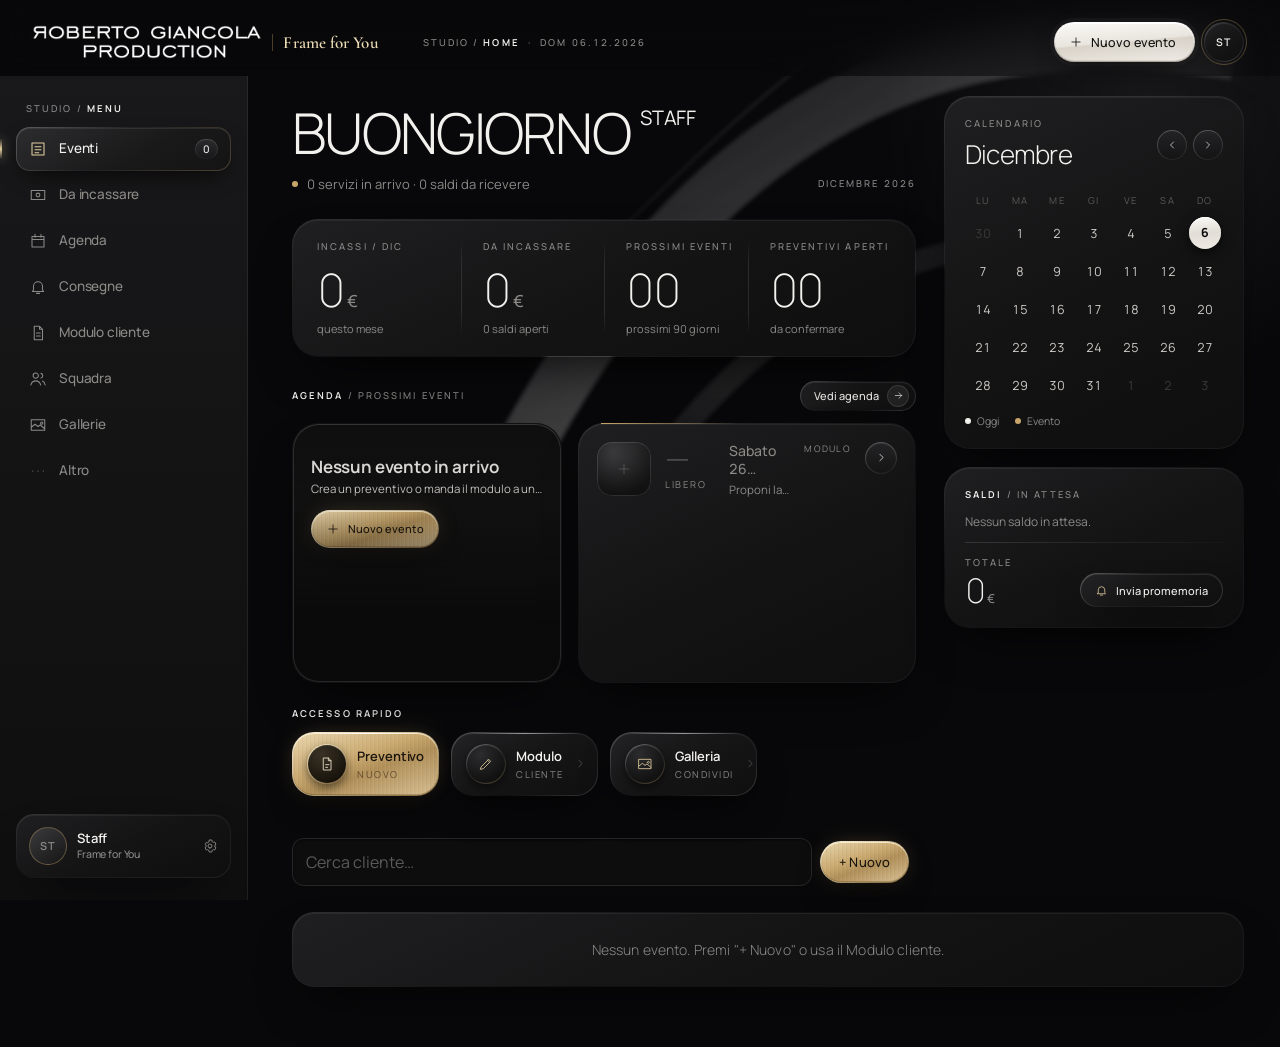
==== index.html @ 153a3bbb "Avvisi consegna configurabili in Impostazioni (tempi album/video e ripetizione). Cache" ====
<!doctype html>
<html lang="it"><head><meta charset="UTF-8" />
<meta name="viewport" content="width=device-width, initial-scale=1.0, viewport-fit=cover" />
<meta name="theme-color" content="#000000" /><link rel="manifest" href="./manifest.webmanifest?v=rg-production-v27" />
<meta name="apple-mobile-web-app-title" content="R. Giancola" /><link rel="icon" type="image/png" href="./favicon.png" /><link rel="apple-touch-icon" sizes="180x180" href="./icon-180.png" />
<meta name="apple-mobile-web-app-capable" content="yes" /><meta name="apple-mobile-web-app-status-bar-style" content="black" />
<title>Roberto Giancola Production</title>  <script type="module" crossorigin src="/assets/main-DCSN1tj9.js"></script>
  <link rel="modulepreload" crossorigin href="/assets/preventivo-DXrRgIGY.js">
  <link rel="stylesheet" crossorigin href="/assets/preventivo-BARLF7Ss.css">
  <link rel="stylesheet" crossorigin href="/assets/main-Q-q_CuCv.css">
</head>
<body><div id="root"></div></body></html>
---- assets/preventivo-BARLF7Ss.css ----
:root{--bg:#0b0b0b;--card:#161616;--line:#2a2a2a;--red:#5a5a5a;--gold:#f0f0f0;--tx:#f2efe6;--mut:#9a958a;font-family:system-ui,-apple-system,Segoe UI,Roboto,sans-serif;color:var(--tx);background:var(--bg)}*{box-sizing:border-box}body{margin:0;background:var(--bg)}.top{background:#000}.app{max-width:720px;margin:0 auto;min-height:100vh;padding-bottom:84px}.top{position:sticky;top:0;z-index:5;background:#000;border-bottom:2px solid var(--gold);padding:12px 16px}.logo{color:var(--gold);font-size:20px;letter-spacing:.5px}.logo span{color:var(--red);font-weight:700}main{padding:12px}.card{background:var(--card);border:1px solid var(--line);border-radius:14px;padding:14px;margin-bottom:12px}h3{color:var(--gold);font-size:15px;margin:6px 0 10px;text-transform:uppercase;letter-spacing:.6px}.row{display:flex;gap:8px;align-items:center;margin-bottom:12px;flex-wrap:wrap}.row input{flex:1;min-width:110px}input,select,textarea{width:100%;background:#0e0e0e;color:var(--tx);border:1px solid var(--line);border-radius:10px;padding:11px;font-size:16px}input:focus,select:focus,textarea:focus{outline:none;border-color:var(--gold)}textarea{min-height:60px;resize:vertical}.campo{display:flex;flex-direction:column;gap:4px;margin-bottom:8px}.campo span{font-size:12px;color:var(--mut)}.grid2{display:grid;grid-template-columns:1fr 1fr;gap:0 10px}.grid3{display:grid;grid-template-columns:1fr 1fr 1fr;gap:0 8px}.coppia-ora{grid-column:1/-1;display:grid;grid-template-columns:1.4fr .8fr;gap:0 10px}.grid2 .campo:last-child:nth-child(odd){grid-column:1/-1}.btn{display:inline-flex;align-items:center;justify-content:center;gap:6px;background:#222;color:var(--tx);border:1px solid #3a3a3a;border-radius:10px;padding:11px 14px;font-size:15px;cursor:pointer;text-decoration:none;font-weight:600}.btn.sm{padding:7px 10px;font-size:13px}.btn.red{background:var(--red);border-color:var(--red);color:#fff}.btn.gold{background:var(--gold);border-color:var(--gold);color:#111}.btn.wa{background:#0f3d24;border-color:#1f7a47}.btn.danger{background:transparent;color:#ff6b6b;border-color:#5a1a1a}.btn.big{width:100%;padding:16px;font-size:18px}.btn:disabled{opacity:.4}.acts{display:flex;gap:8px;flex-wrap:wrap;margin:10px 0}.acts.sticky{position:sticky;bottom:76px;background:var(--bg);padding:8px 0}.ev .evhead{display:flex;justify-content:space-between;gap:10px;cursor:pointer}.ev small{display:block;color:var(--mut);font-size:12px;margin-top:3px;text-transform:capitalize}.right{text-align:right;display:flex;flex-direction:column;align-items:flex-end;gap:4px}.gold{color:var(--gold)}.red{color:#ff4d5e}.badge{font-size:11px;font-weight:700;padding:3px 8px;border-radius:20px;text-transform:uppercase;letter-spacing:.5px}.badge.p{border:1px solid var(--gold);color:var(--gold)}.badge.c{background:var(--red);color:#fff}.esempio{display:flex;justify-content:space-between;align-items:center;background:#1e1e1e;color:var(--gold);border-radius:8px;padding:4px 4px 4px 10px;margin-bottom:8px;font-size:13px}.pacchetti{display:grid;grid-template-columns:1fr 1fr;gap:8px}.pk{border:1px solid var(--line);border-radius:12px;padding:10px;display:flex;flex-direction:column;gap:3px;cursor:pointer}.pk input{display:none}.pk.on{border-color:var(--gold);background:#1c1c1c}.pk small{color:var(--mut);font-size:11px}.check{display:flex;align-items:center;gap:10px;padding:10px 0;border-bottom:1px solid var(--line)}.check input{width:22px;height:22px;accent-color:var(--red)}.poster-qta{border-bottom:1px solid var(--line)}.poster-qta>.check{border-bottom:0}.poster-qta .qta{display:flex;align-items:center;gap:10px;padding:0 0 10px 32px;font-size:14px;color:var(--mut)}.poster-qta .qta select{width:auto;min-width:72px;padding:6px 8px}.check span{flex:1}.check em{color:var(--gold);font-style:normal;font-size:14px}.check.locked{opacity:.75}.riga{display:flex;justify-content:space-between;gap:10px;padding:7px 0;border-bottom:1px dashed var(--line);font-size:14px}.riga small{color:var(--mut)}.riga.tot{font-size:17px;border:none;color:var(--gold)}.riga.ok{color:#7bd88f}.riga.click{cursor:pointer}.x{background:none;border:none;color:#ff6b6b;font-size:14px;margin-left:6px}.hint{color:var(--mut);font-size:13px}.warn{color:#ffb347;font-size:13px}.okmsg{color:#7bd88f;margin:8px 0 0;font-size:14px}.tabs{position:fixed;bottom:0;left:0;right:0;display:flex;background:#000;border-top:2px solid var(--gold);z-index:6;padding-bottom:env(safe-area-inset-bottom)}.tabs button{flex:1;background:none;border:none;color:var(--mut);padding:8px 2px;font-size:11px;display:flex;flex-direction:column;align-items:center;gap:2px}.tabs button span{font-size:20px}.tabs button.on{color:var(--gold)}.tabs button.on span{filter:drop-shadow(0 0 4px var(--red))}.modal{position:fixed;top:0;right:0;bottom:0;left:0;background:#000;z-index:10;display:flex;flex-direction:column}.modalbar{display:flex;gap:8px;align-items:center;padding:10px;border-bottom:1px solid var(--gold)}.modalbar b{flex:1;font-size:13px;overflow:hidden;text-overflow:ellipsis;white-space:nowrap}.modal .hint{text-align:center;margin:6px}.pdfpagine{flex:1;overflow:auto;background:#111;padding:8px 8px 24px}.pdfpagine figure{margin:0 0 14px}.pdfpagine figcaption{color:var(--gold);font-size:12px;margin:0 0 4px}.pdfpagine img{width:100%;height:auto;background:#fff;display:block}.clausole ol{padding-left:18px;font-size:13px;line-height:1.5;color:#ddd}.pkedit{border-bottom:1px solid var(--line);padding-bottom:8px;margin-bottom:10px}@media (max-width:380px){.grid3{grid-template-columns:1fr 1fr}}.toast{position:fixed;left:12px;right:12px;bottom:84px;z-index:20;padding:14px;border-radius:12px;font-weight:600;max-width:696px;margin:0 auto}.toast.ok{background:#1f5d36;color:#fff}.toast.err{background:var(--red);color:#fff}.confirm{border:1px solid var(--gold);border-radius:12px;padding:12px;margin-top:10px;background:#1c1c1c}details summary{list-style:none;margin-bottom:8px}details summary::-webkit-details-marker{display:none}.logoimg{display:block;height:44px;width:auto;margin:-4px 0}.cnt{display:inline-block;min-width:22px;padding:1px 7px;border-radius:12px;background:var(--red);color:#fff;font-size:12px;text-align:center;margin-left:6px;vertical-align:middle}.cnt.ok{background:#1f7a47}.prom{display:flex;justify-content:space-between;align-items:center;gap:10px;padding:10px 0;border-bottom:1px solid var(--line)}.prom small{display:block;color:var(--mut);font-size:12px;margin-top:3px;text-transform:capitalize}.prom .right{gap:6px}.click{cursor:pointer}.badge.ok{background:#1f7a47;color:#fff}.tabs button span{position:relative}.tabbadge{position:absolute;top:-4px;right:-12px;background:var(--red);color:#fff;font-style:normal;font-size:10px;font-weight:700;border-radius:10px;padding:0 5px;line-height:16px}.calhead{display:flex;justify-content:space-between;align-items:center;gap:8px;margin-bottom:10px}.calhead b{font-size:17px;color:var(--gold)}.calhead h3{margin:0}.cal{display:grid;grid-template-columns:repeat(7,1fr);gap:4px}.dow{text-align:center;color:var(--mut);font-size:12px;padding:4px 0}.day{aspect-ratio:1;background:#0e0e0e;border:1px solid var(--line);border-radius:8px;color:var(--tx);font-size:14px;display:flex;flex-direction:column;align-items:center;justify-content:center;padding:0;cursor:pointer}.day i{font-style:normal;font-size:11px;color:var(--gold);line-height:1}.day.has{border-color:var(--gold);background:#1c1c1c}.day.clash{border-color:#ff6b6b;background:#3a1010}.day.clash i{color:#ff6b6b;font-weight:700}.day.today{outline:2px solid var(--red)}.day.sel{background:var(--gold);color:#111}.day.sel i{color:#111}.warnbox{border-color:#ff6b6b;background:#2a0f0f}.warnbox b{color:#ffb3b3}.chart{display:flex;align-items:flex-end;gap:4px;height:150px;padding:8px 0;border-bottom:1px solid var(--line)}.bar{flex:1;display:flex;flex-direction:column;align-items:center;justify-content:flex-end;height:100%}.bar span{display:block;width:100%;background:linear-gradient(var(--gold),#6e6e6e);border-radius:4px 4px 0 0;min-height:1px}.bar small{font-size:10px;color:var(--mut);margin-top:3px}.bar em{font-style:normal;font-size:9px;color:var(--tx);margin-bottom:2px}.check.cons input[type=date]{width:auto;padding:6px 8px;font-size:14px}.ok-msg{color:#7bd88f;font-weight:600;margin:8px 0 0}.tabs button{font-size:10px}.blocco{min-height:100vh;display:flex;flex-direction:column;align-items:center;justify-content:center;gap:14px;padding:24px;text-align:center;background:#000}.blocco .logoimg{height:70px;margin-bottom:10px}.blocco h2{color:var(--gold);margin:0}.blocco p{margin:0}.blocco a.btn{text-decoration:none;display:inline-block}.licavviso{background:#1e1e1e;color:var(--gold);padding:10px 16px;font-size:14px;border-bottom:1px solid var(--line)}.licavviso a{color:var(--tx);font-weight:600}.licprova{display:flex;flex-wrap:wrap;align-items:center;gap:6px;justify-content:center;text-align:center;font-size:15px}.licprova .conto{font-variant-numeric:tabular-nums;color:var(--tx);font-size:17px}.licprova a{margin-left:6px}.day u{text-decoration:none;font-size:10px;color:silver;line-height:1}.day.gimp:not(.has){border-color:#6a6a6a}.gimpegno{text-decoration:none;color:var(--tx);border-left:3px solid #9a9a9a;padding-left:8px}.gimpegno small{color:var(--mut)}.gcal .gcal-ok{margin-left:6px;font-size:11px;vertical-align:middle}.gcal select{width:100%}.gcal-ev{margin:-4px 4px 10px}.gimport ol{margin:8px 0 6px;padding-left:20px;line-height:1.5}.gimport ol li{margin:3px 0}.gimport details{margin:10px 0}.gimport summary{cursor:pointer;padding:4px 0}.gimport .btn.danger{margin-top:4px}.listino-tipi{display:flex;flex-wrap:wrap;gap:6px;margin:8px 0 10px}.listino-titolo{margin:6px 0}.pk-extra{margin-top:6px}.pk-flag{display:flex;flex-wrap:wrap;gap:14px;margin:4px 0}.promo-edit{border:1px dashed rgba(200,160,80,.5);border-radius:10px;padding:8px 10px;margin-top:6px}.promo-edit.on{border-style:solid;background:#c8a05014}.promo-stato{font-size:.8em;padding:1px 8px;border-radius:9px;background:#7f7f7f33;margin-left:6px}.promo-stato.on{background:#2e7d32;color:#fff}.grid3{display:grid;grid-template-columns:repeat(auto-fit,minmax(140px,1fr));gap:8px}.prezzo-vecchio{opacity:.6;font-weight:400;margin-right:4px}.promo-tag,.promo-firmato{display:block;font-style:normal;font-size:.75em;font-weight:600;color:#c0392b}.promo-firmato{color:inherit;opacity:.7;font-weight:400}.firmapad{position:fixed;top:0;right:0;bottom:0;left:0;z-index:30;background:#000;display:flex;flex-direction:column;gap:8px;padding:max(10px,env(safe-area-inset-top)) max(10px,env(safe-area-inset-right)) max(10px,env(safe-area-inset-bottom)) max(10px,env(safe-area-inset-left));overscroll-behavior:none;touch-action:none;user-select:none;-webkit-user-select:none}.firmabar{display:flex;align-items:center;gap:10px;border-bottom:1px solid var(--gold);padding-bottom:8px}.firmabar div{flex:1;display:flex;flex-direction:column}.firmabar b{color:var(--gold);text-transform:uppercase;letter-spacing:.6px;font-size:14px}.firmabar small{font-size:17px;font-weight:700}.firmaarea{flex:1;position:relative;background:#fff;border-radius:12px;min-height:140px;overflow:hidden}.firmaarea canvas{position:absolute;top:0;right:0;bottom:0;left:0;width:100%;height:100%;display:block;touch-action:none;cursor:crosshair;z-index:2}.firmalinea{position:absolute;left:6%;right:6%;bottom:24%;border-bottom:1.5px dashed #b9b2a0;z-index:1}.firmalinea span{position:absolute;left:0;bottom:4px;color:#b9b2a0;font-size:18px}.firmaph{position:absolute;top:0;right:0;bottom:0;left:0;margin:0;display:flex;align-items:center;justify-content:center;color:#c9c2b0;font-size:22px;z-index:1;pointer-events:none}.firmalegale{margin:0;font-size:13px;color:var(--tx);text-align:center}.firmaacts{display:flex;gap:10px}.firmaacts .btn{flex:1;padding:14px}@media (orientation:landscape) and (max-height:520px){.firmapad{gap:5px}.firmabar{padding-bottom:4px}.firmabar small{font-size:15px}.firmaacts .btn{padding:9px}.firmalegale{font-size:12px}}.firmaimg{background:#fff;border-radius:10px;padding:8px;display:flex;justify-content:center;margin-bottom:8px}.firmaimg img{max-width:100%;max-height:110px}.badge.firm{background:#1f7a47;color:#fff}.pk-album{border:1px solid var(--line);border-radius:12px;padding:10px 12px;margin:10px 0;background:#ffffff08}.pk-album.on{border-color:var(--gold);background:#c9a22714}.sw-riga{display:flex;align-items:center;justify-content:space-between;gap:12px;cursor:pointer;min-height:44px}.sw-riga span{display:flex;flex-direction:column;gap:2px}.sw-riga b{font-size:16px}.sw-riga small{color:var(--mut);font-size:13px}.sw-riga input{-moz-appearance:none;appearance:none;-webkit-appearance:none;flex:none;width:52px;height:30px;border-radius:15px;background:#3a3a3a;border:1px solid #666;position:relative;margin:0;cursor:pointer;transition:background .15s}.sw-riga input:after{content:"";position:absolute;top:3px;left:3px;width:24px;height:24px;border-radius:50%;background:#fff;transition:left .15s}.sw-riga input:checked{background:var(--gold)}.sw-riga input:checked:after{left:25px}.pk-album .grid2{margin-top:8px}select{-webkit-appearance:none;-moz-appearance:none;appearance:none;background-image:url("data:image/svg+xml,%3Csvg xmlns='http://www.w3.org/2000/svg' width='12' height='8'%3E%3Cpath d='M1 1l5 5 5-5' fill='none' stroke='%239a958a' stroke-width='2'/%3E%3C/svg%3E");background-repeat:no-repeat;background-position:right 12px center;padding-right:34px}.prezzi-pag{display:flex;flex-direction:column;gap:12px}.prezzi-pk{display:flex;flex-direction:column;gap:12px;min-width:0}.extra-card{min-width:0}.tipi-chips{display:flex;gap:8px;overflow-x:auto;-webkit-overflow-scrolling:touch;scrollbar-width:none;margin:0 -16px;padding:2px 16px 6px;scroll-snap-type:x proximity}.tipi-chips::-webkit-scrollbar{display:none}.chip{flex:none;min-height:44px;padding:0 16px;border-radius:22px;border:1px solid var(--line);background:var(--card);color:var(--tx);font-size:15px;white-space:nowrap;cursor:pointer;scroll-snap-align:start}.chip.on{background:var(--gold);border-color:var(--gold);color:#000;font-weight:700}.chips{display:flex;flex-wrap:wrap;gap:8px;margin-top:8px}.pk-titolo{margin:4px 0 0;font-size:14px;letter-spacing:.5px;text-transform:uppercase;color:var(--mut)}.pk-lista{display:flex;flex-direction:column;gap:10px}.pk-card{background:var(--card);border:1px solid var(--line);border-radius:14px;overflow:hidden}.pk-card.aperta{border-color:var(--gold)}.pk-testa{all:unset;box-sizing:border-box;width:100%;display:flex;align-items:center;gap:12px;padding:14px;min-height:64px;cursor:pointer}.pk-nome{flex:1;min-width:0;display:flex;flex-direction:column;gap:3px}.pk-nome b{font-size:17px}.pk-nome small{color:var(--mut);font-size:13px;white-space:nowrap;overflow:hidden;text-overflow:ellipsis}.pk-prezzo{display:flex;flex-direction:column;align-items:flex-end;gap:2px;flex:none}.pk-prezzo b{font-size:17px;color:var(--gold)}.pk-prezzo s{color:var(--mut);font-size:13px}.pk-prezzo b.promo{color:#7bd88f}.pk-prezzo small{font-size:12px;color:var(--mut)}.chev{flex:none;color:var(--mut);font-size:16px;width:16px;text-align:center}.pk-corpo{padding:12px 14px 14px;display:flex;flex-direction:column;gap:10px;border-top:1px solid var(--line)}.pk-piano{display:flex;flex-direction:column;gap:8px}.pk-rate-riga{display:flex;flex-direction:column;gap:4px;padding-bottom:8px;border-bottom:1px dashed var(--line)}.pk-servizi b{font-size:14px}.pk-fondo{display:flex;justify-content:flex-end}.promo-edit{border:1px solid var(--line);border-radius:12px;padding:0 12px}.promo-edit.on{border-color:#7bd88f}.promo-testa{all:unset;box-sizing:border-box;width:100%;display:flex;align-items:center;gap:10px;min-height:48px;cursor:pointer}.promo-testa b{flex:1}.promo-stato.no{color:var(--mut);font-size:13px}.promo-edit .grid3{padding-bottom:10px}.nuovo-pk{min-height:50px;border-style:dashed;width:100%}.extra-card h4{margin:14px 0 4px;font-size:13px;color:var(--mut);text-transform:uppercase;letter-spacing:.5px}.extra-riga{display:flex;align-items:flex-start;justify-content:space-between;gap:8px 12px;min-height:52px;border-bottom:1px solid var(--line);flex-wrap:wrap}.compreso{display:flex;align-items:flex-start;gap:6px;font-size:13px;color:var(--mut);line-height:1.25;flex:1 1 100%;max-width:100%;justify-content:flex-end}.compreso span{white-space:normal}.compreso.on{color:#e7c27a}.compreso input{width:16px;height:16px;margin-top:1px;accent-color:#e7c27a;flex:none}.compreso-box{flex:0 1 auto;max-width:100%;align-self:center}.compreso-box.aperta{flex:1 1 100%;align-self:stretch}.compreso-testa{display:inline-flex;align-items:center;gap:8px;max-width:100%;min-height:36px;padding:0 10px;border-radius:10px;border:1px solid var(--line);background:transparent;color:var(--mut);font-size:13px;text-align:left}.compreso-box.aperta .compreso-testa{display:flex;width:100%}.compreso-box.on .compreso-testa{border-color:#e7c27a;color:#e7c27a}.compreso-testa .segno{width:16px;height:16px;border:1.5px solid currentColor;border-radius:4px;display:inline-flex;align-items:center;justify-content:center;font-size:11px;line-height:1;flex:none}.compreso-box.on .segno{background:#e7c27a;color:#111;border-color:#e7c27a}.compreso-testa span{white-space:normal;line-height:1.2}.compreso-testa i{margin-left:auto;font-style:normal;flex:none}.compreso-lista{display:flex;flex-direction:column;gap:2px;width:100%;margin-top:6px;padding:4px 8px;border:1px solid var(--line);border-radius:10px}.compreso-voce{display:flex;align-items:flex-start;gap:8px;min-height:40px;padding:8px 2px;font-size:14px}.compreso-voce input{width:18px;height:18px;margin-top:1px;accent-color:#e7c27a;flex:none}.compreso-voce span{white-space:normal;line-height:1.25}.compreso-voce.on{color:#e7c27a}.pk-corpo .compreso{grid-column:1/-1;justify-content:flex-start}.extra-gruppo .extra-riga:last-child{border-bottom:0}.extra-riga>span:first-child{flex:1;font-size:15px}.extra-val{display:flex;align-items:center;gap:6px;flex:1 1 180px;flex-wrap:wrap;justify-content:flex-end;max-width:100%}.extra-val i{font-style:normal;color:var(--mut)}.extra-val input{width:96px;text-align:right;padding:10px}.extra-custom{display:flex;align-items:center;gap:8px;min-height:48px;border-top:1px dashed var(--line);padding:6px 0;flex-wrap:wrap}.extra-custom>input{flex:1;min-width:0}.extra-custom>textarea{flex:1 1 100%;min-height:72px;background:#111;color:var(--tx);border:1px solid #3a3a3a;border-radius:8px;padding:8px}.extra-nuovo{display:flex;flex-wrap:wrap;gap:8px;align-items:center;margin-top:12px}.extra-nuovo>input,.extra-nuovo>select{flex:1 1 140px;min-width:0}@media (max-width:560px){.extra-card h4{margin:8px 0 0}.extra-riga{display:grid;grid-template-columns:minmax(0,1fr) auto;gap:4px 8px;min-height:0;padding:6px 0;align-items:center}.extra-val{flex:none;justify-content:flex-end}.extra-val input{width:74px;padding:7px 8px}.compreso-box{grid-column:1 / -1;align-self:start;justify-self:start}.compreso-box.aperta{justify-self:stretch}.compreso-testa{min-height:32px;padding:0 8px;width:auto}.compreso-box.aperta .compreso-testa{width:100%}.compreso-voce{min-height:0;padding:4px 2px}.extra-custom{display:grid;grid-template-columns:minmax(0,1fr) auto;gap:6px;min-height:0;padding:6px 0;align-items:center}.extra-custom>input{grid-column:1 / -1}.extra-custom>.btn{justify-self:end}.extra-custom .compreso-box{grid-column:1 / -1}.extra-nuovo{gap:6px;margin-top:8px}}.info-btn{all:unset;cursor:pointer;color:var(--mut);padding:0 6px;font-size:16px}.info-txt{margin:4px 0}.sez-titolo{margin:18px 2px 6px;font-size:15px}.btn.ghost{background:transparent;border:1px solid var(--line);color:var(--mut);align-self:center}.sw-riga input:checked{background:#2e9d5b;border-color:#2e9d5b}.extra-val input::-webkit-outer-spin-button,.extra-val input::-webkit-inner-spin-button,.pk-corpo input::-webkit-outer-spin-button,.pk-corpo input::-webkit-inner-spin-button{-webkit-appearance:none;margin:0}.extra-val input,.pk-corpo input[type=number]{-moz-appearance:textfield;-webkit-appearance:textfield;appearance:textfield}.v-impagina>.imp-pagina{grid-column:1/-1}.imp-pagina label.hint input,.imp-pagina label.hint select,.imp-pagina .imp-cerca{display:block;width:100%;margin:6px 0;background:#111;color:var(--tx);border:1px solid #3a3a3a;border-radius:8px;padding:8px;box-sizing:border-box}.imp-editor{display:flex;gap:16px;align-items:flex-start}.imp-lavoro{flex:1;min-width:0;display:flex;justify-content:center;align-items:flex-start}.imp-pannello{width:340px;flex:0 0 340px;position:sticky;top:8px;max-height:calc(100dvh - 24px);overflow:auto}.imp-editor .imp-stage{overflow:hidden;background:transparent;border:0}@media (max-width:860px){.imp-editor{flex-direction:column}.imp-pannello{width:auto;flex:1 1 auto;position:static;max-height:none}}.imp-tools{display:flex;flex-wrap:wrap;gap:8px;margin:10px 0}.imp-sfoglia{position:relative}.imp-stage{width:100%;overflow:auto;border-radius:12px;background:#1a1a1a;border:1px solid #3a3a3a;touch-action:none}.imp-safe{position:absolute;border:3px dashed #c6a15b;pointer-events:none;z-index:40;box-sizing:border-box}.imp-num{position:absolute;left:0;right:0;bottom:2%;text-align:center;z-index:41;pointer-events:none;color:#111}.imp-colore{display:flex;align-items:center;gap:6px}.imp-tono{width:28px;height:28px;border-radius:50%;border:1px solid #666;padding:0}.imp-freccia{position:absolute;top:50%;transform:translateY(-50%);z-index:6;width:44px;height:72px;border:0;border-radius:12px;background:#0000008c;color:#fff;font-size:32px;line-height:1;cursor:pointer}.imp-freccia.sx{left:8px}.imp-freccia.dx{right:8px}.imp-freccia:disabled{opacity:.28}.imp-dissolvi{animation:impFade .55s ease}@keyframes impFade{0%{opacity:0}to{opacity:1}}.imp-tela{transform-origin:top left;position:relative}.imp-sfondo{position:absolute;top:0;right:0;bottom:0;left:0;width:100%;height:100%;object-fit:cover;pointer-events:none;z-index:0}.imp-el{position:absolute;box-sizing:border-box;overflow:hidden;cursor:grab;background:#f3f3f3}.imp-el.on{outline:4px solid #c6a15b;outline-offset:-4px}.imp-el img{position:absolute;pointer-events:none;max-width:none}.imp-vuota,.imp-testo{display:flex;align-items:center;justify-content:center;width:100%;height:100%;color:#666}.imp-testo{white-space:nowrap}.imp-resize{position:absolute;right:0;bottom:0;width:28px;height:28px;background:#c6a15b;cursor:nwse-resize;z-index:5}.imp-scheda{margin-top:10px}.imp-griglia{display:grid;grid-template-columns:repeat(auto-fill,minmax(150px,1fr));gap:10px}.imp-card{padding:8px;text-align:left}.imp-card.sel{outline:2px solid var(--gold)}.imp-mini-btn{background:transparent;color:inherit;border:0;width:100%;cursor:pointer;text-align:left}.imp-mini-box{height:120px;display:flex;align-items:center;justify-content:center;background:#111;border-radius:8px;overflow:hidden}.imp-mini{position:relative;max-height:110px;max-width:100%}.imp-mini i,.imp-mini em{position:absolute;overflow:hidden}.imp-mini i img{width:100%;height:100%;object-fit:cover;display:block}.imp-mini em{font-size:7px;line-height:1}.imp-voce{display:flex;flex-direction:column;align-items:flex-start;width:100%;margin-top:8px;cursor:pointer;color:inherit}.imp-voce small,.imp-card small{color:var(--mut);display:block}.st{position:fixed;top:0;right:0;bottom:0;left:0;z-index:900;display:grid;background:#2a2a2a;color:#eee;font-size:13px;grid-template-columns:210px minmax(0,1fr) 172px;grid-template-rows:auto auto minmax(0,1fr) auto;grid-template-areas:"top top top" "ctx ctx ctx" "sx tela dx" "giu giu giu";padding:env(safe-area-inset-top) env(safe-area-inset-right) 0 env(safe-area-inset-left);user-select:none;-webkit-user-select:none}.st button{font:inherit}.st-b{background:#474747;color:#f0f0f0;border:1px solid #5c5c5c;border-radius:6px;padding:6px 10px;min-height:32px;cursor:pointer;white-space:nowrap;line-height:1.1}.st-b:hover:not(:disabled){background:#555}.st-b:disabled{opacity:.4;cursor:default}.st-b.on{background:#d9d9d9;color:#111;border-color:#d9d9d9}.st-b.gold{background:#e8e8e8;color:#111;border-color:#e8e8e8;font-weight:600}.st-b.danger,.st-tendina .danger{color:#ff8a80}.st-top{grid-area:top;display:flex;align-items:center;gap:8px;padding:8px 10px;background:#1d1d1d;border-bottom:1px solid #111;flex-wrap:wrap}.st-titolo{display:flex;flex-direction:column;min-width:0;max-width:340px;margin:0 6px}.st-titolo b{white-space:nowrap;overflow:hidden;text-overflow:ellipsis}.st-titolo small{color:#a8a8a8;font-size:11px;white-space:nowrap;overflow:hidden;text-overflow:ellipsis}.st-gruppo{display:flex;gap:2px}.st-gruppo .st-b{border-radius:0}.st-gruppo .st-b:first-child{border-radius:6px 0 0 6px}.st-gruppo .st-b:last-child{border-radius:0 6px 6px 0}.st-zoom{min-width:56px}.st-spazio{flex:1}.st-occ{color:#ddd;font-size:12px;max-width:260px;overflow:hidden;text-overflow:ellipsis;white-space:nowrap}.st-menu{position:relative}.st-tendina{position:absolute;top:calc(100% + 4px);left:0;min-width:250px;background:#303030;border:1px solid #555;border-radius:8px;box-shadow:0 12px 30px #00000080;padding:6px;z-index:20;display:flex;flex-direction:column;gap:2px}.st-menu.dx .st-tendina{left:auto;right:0}.st-tendina button,.st-tendina a{background:transparent;border:0;color:#eee;text-align:left;padding:9px 10px;border-radius:6px;cursor:pointer;font-size:13px;word-break:break-all}.st-tendina button:hover:not(:disabled){background:#454545}.st-tendina button:disabled{opacity:.4}.st-tendina label{display:flex;flex-direction:column;gap:4px;padding:6px 10px;color:#bbb;font-size:12px}.st-tendina input{background:#1b1b1b;color:#eee;border:1px solid #555;border-radius:6px;padding:7px}.st-ctx{grid-area:ctx;display:flex;align-items:center;gap:6px;padding:6px 10px;background:#353535;border-bottom:1px solid #1e1e1e;overflow-x:auto;scrollbar-width:thin;min-height:46px}.st-ctx>*{flex:none}.st-tit{color:#fff;margin-right:4px}.st-mut{color:#a5a5a5;font-size:12px}.st-sep{width:1px;height:24px;background:#555;margin:0 4px}.st-seg{display:inline-flex;background:#232323;border:1px solid #4e4e4e;border-radius:7px;padding:2px;gap:2px}.st-seg button{background:transparent;border:0;color:#cfcfcf;padding:5px 9px;border-radius:5px;cursor:pointer;white-space:nowrap;min-height:28px}.st-seg button.on{background:#d9d9d9;color:#111}.st-largo{display:flex;width:100%}.st-largo button{flex:1;padding:5px 2px}.st-colore{display:inline-flex;width:30px;height:30px;border-radius:50%;overflow:hidden;border:1px solid #777;cursor:pointer}.st-colore input{width:44px;height:44px;margin:-7px;border:0;padding:0;background:none;cursor:pointer}.st-range{display:inline-flex;align-items:center;gap:6px;color:#ccc;font-size:12px}.st-range input{width:110px}.st-testo{background:#1b1b1b;color:#eee;border:1px solid #555;border-radius:6px;padding:6px 8px;width:200px}.st-sel{background:#1b1b1b;color:#eee;border:1px solid #555;border-radius:6px;padding:6px;max-width:100%}.st-pan{background:#383838;display:flex;flex-direction:column;min-height:0;overflow:hidden}.st-riga{display:flex;align-items:center;gap:8px;padding:7px 8px;flex-wrap:wrap}.st-riga>b{font-size:12px;text-transform:uppercase;letter-spacing:.06em;color:#ddd}.st-modelli{grid-area:sx;border-right:1px solid #1e1e1e;gap:6px;padding-bottom:6px}.st-modelli>.st-seg,.st-modelli>.st-chips,.st-modelli>.st-sel{margin:0 8px}.st-chips{display:flex;flex-wrap:wrap;gap:3px;align-items:center}.st-chips button{background:#2a2a2a;border:1px solid #4e4e4e;color:#ddd;border-radius:5px;min-width:28px;height:26px;padding:0 6px;cursor:pointer}.st-chips button.on{background:#d9d9d9;color:#111}.st-griglia{overflow-y:auto;display:grid;grid-template-columns:repeat(auto-fill,minmax(84px,1fr));gap:8px;padding:4px 8px 10px;align-content:start;flex:1;min-height:0}.st-lay{background:#2d2d2d;border:1px solid #474747;border-radius:6px;padding:6px 4px 4px;display:flex;flex-direction:column;align-items:center;gap:4px;cursor:pointer;color:#bbb}.st-lay:hover{border-color:#bbb}.st-lay small{font-size:10px;line-height:1.1;max-width:100%;overflow:hidden;text-overflow:ellipsis;white-space:nowrap}.st-fogli{grid-area:dx;border-left:1px solid #1e1e1e}.st-icone{display:flex;gap:3px;padding:0 8px 6px}.st-icone .st-b{padding:4px 0;flex:1;min-height:28px}.st-lista{overflow-y:auto;flex:1;min-height:0;padding:2px 8px 10px;display:flex;flex-direction:column;gap:8px}.st-foglio{background:transparent;border:2px solid transparent;border-radius:6px;padding:4px;display:flex;flex-direction:column;align-items:center;gap:3px;cursor:pointer;color:#ccc}.st-foglio.on{border-color:#3d8bfd;background:#2f3b4d}.st-foglio small{font-size:10.5px}.st-centro{grid-area:tela;position:relative;display:flex;flex-direction:column;min-width:0;min-height:0;background:#4b4b4b}.st-lavoro{flex:1;min-height:0;overflow:auto;display:grid;place-items:center;padding:12px;touch-action:pan-x pan-y}.st-stage{position:relative;overflow:hidden;box-shadow:0 6px 24px #00000073;flex:none;touch-action:none}.st-stage .imp-tela{position:absolute;left:0;top:0}.st-sotto{display:flex;align-items:center;justify-content:center;gap:10px;padding:5px;background:#3c3c3c;border-top:1px solid #2a2a2a;font-size:12px;color:#ccc}.st-sotto .st-b{min-height:28px;padding:2px 14px;font-size:18px}.st-toast{position:absolute;left:50%;bottom:48px;transform:translate(-50%);background:#141414f0;color:#eee;padding:9px 14px;border-radius:8px;max-width:min(560px,90%);font-size:13px;z-index:30;margin:0;box-shadow:0 6px 20px #00000080;pointer-events:none}.st-toast.err{color:#ffb4a8;border:1px solid #8a2b22}.st-fondo{position:absolute;overflow:hidden;z-index:0}.st-fondo img{position:absolute;top:0;right:0;bottom:0;left:0;width:100%;height:100%;object-fit:cover;pointer-events:none}.st-deco{background:transparent}.st-vuota{position:absolute;top:0;right:0;bottom:0;left:0;display:flex;align-items:center;justify-content:center;color:#8a8a8a;font-weight:300}.st-resize{position:absolute;right:0;bottom:0;background:#3d8bfd;cursor:nwse-resize;z-index:5}.st .imp-el.on{outline:none}.st .imp-el.on:after{content:"";position:absolute;top:0;right:0;bottom:0;left:0;border:calc(2.5px / var(--k,1)) solid #3d8bfd;pointer-events:none}.st-modelli.largo .st-griglia{grid-template-columns:1fr}.st-num{position:absolute;text-align:center;z-index:301;pointer-events:none;font-family:Georgia,serif}.st-abb{position:absolute;background:#dc282838;pointer-events:none;z-index:400}.st-taglio{position:absolute;border:1px dashed rgba(220,30,30,.9);pointer-events:none;z-index:401;box-sizing:border-box}.st-sicuro{position:absolute;border:1px dashed rgba(40,140,255,.75);pointer-events:none;z-index:401;box-sizing:border-box}.st-piega{position:absolute;background:#0000008c;pointer-events:none;z-index:402;box-shadow:0 0 0 1px #ffffff59}.st-dorso{position:absolute;background:repeating-linear-gradient(90deg,#ffaa0024 0,#ffaa0024 6px,#ffaa000f 6px,#ffaa000f 12px);pointer-events:none;z-index:399}.st-etich{position:absolute;text-align:center;color:#c82828d9;font-weight:600;pointer-events:none;z-index:403;font-family:system-ui,sans-serif;letter-spacing:.08em;text-transform:uppercase}.st-mini-bg{position:absolute;top:0;right:0;bottom:0;left:0;width:100%;height:100%;object-fit:cover}.st-mini-fondo{position:absolute;overflow:hidden}.st-mini-fondo img{position:absolute;top:0;right:0;bottom:0;left:0;width:100%;height:100%;object-fit:cover}.imp-mini u{position:absolute;top:0;bottom:0;width:1px;background:#00000059;text-decoration:none}.st-tabs{display:none}.st-foto{grid-area:giu;border-top:1px solid #1e1e1e;background:#333}.st-foto .st-riga{padding:6px 10px;border-bottom:1px solid #2a2a2a}.st-guida{margin:4px 10px 0}.st-strip{display:flex;gap:10px;overflow-x:auto;padding:8px 10px 12px;min-height:100px;align-items:center;scrollbar-width:thin;touch-action:pan-x}.st-th{position:relative;flex:none;height:84px;min-width:56px;padding:0;border:2px solid transparent;border-radius:4px;background:#222;cursor:grab;touch-action:pan-x;-webkit-touch-callout:none}.st-th img{height:80px;width:auto;max-width:130px;display:block;border-radius:2px;pointer-events:none}.st-th>span{display:block;width:60px;height:80px;background:#444}.st-th.sel{border-color:#3d8bfd}.st-th.usata img{opacity:.72}.st-th em{position:absolute;right:-5px;bottom:-5px;background:#2fb344;color:#fff;font-style:normal;font-size:10px;font-weight:700;min-width:18px;height:18px;border-radius:9px;display:grid;place-items:center;border:2px solid #333}.st-fantasma{position:fixed;width:90px;height:auto;transform:translate(-50%,-60%);opacity:.85;pointer-events:none;z-index:1000;box-shadow:0 8px 24px #0009;border:2px solid #fff}.st-anteprima{position:fixed;top:0;right:0;bottom:0;left:0;z-index:950;background:#0a0a0af5;display:flex;flex-direction:column}.st-ante-barra{display:flex;justify-content:space-between;align-items:center;padding:10px 14px;color:#ddd}.st-ante-libro{flex:1;display:flex;align-items:center;justify-content:center;gap:10px;min-height:0}.st-ante-foglio{box-shadow:0 20px 60px #000000b3}.st-freccia{font-size:26px;min-height:64px;padding:0 12px}@media (max-width:900px){.st{grid-template-columns:1fr;grid-template-rows:auto auto minmax(38vh,1fr) auto minmax(0,auto);grid-template-areas:"top" "ctx" "tela" "tabs" "pan";font-size:13px}.st-top{gap:5px;padding:6px;flex-wrap:nowrap;overflow-x:auto;scrollbar-width:none}.st-titolo{max-width:46vw;flex:0 0 auto}.st-titolo small{font-size:10px}.st-top .st-spazio{display:none}.st-foto .st-riga{flex-wrap:nowrap;overflow-x:auto;scrollbar-width:none}.st-foto .st-riga>*{flex:none}.st-toast{bottom:44px;font-size:12px;padding:6px 10px}.st-lbl{display:none}.st-tabs{grid-area:tabs;display:flex;background:#1d1d1d;border-top:1px solid #111}.st-tabs button{flex:1;background:transparent;border:0;color:#aaa;padding:10px 0;font-size:13px;border-bottom:2px solid transparent}.st-tabs button.on{color:#fff;border-bottom-color:#3d8bfd}.st-pan{grid-area:pan;display:none;max-height:36vh;border:0}.st-pan.on{display:flex}.st-foto{max-height:none}.st-lista{flex-direction:row;overflow-x:auto;overflow-y:hidden}.st-foglio{flex:none}.st-griglia{grid-template-columns:repeat(auto-fill,minmax(92px,1fr))}.st-menu .st-tendina{position:fixed;left:8px;right:8px;top:auto;bottom:calc(8px + env(safe-area-inset-bottom));max-height:70vh;overflow:auto}.st-menu.dx .st-tendina{left:8px;right:8px}.st-b{min-height:36px}.st-foto,.st-pan.st-modelli,.st-pan.st-fogli{padding-bottom:env(safe-area-inset-bottom)}}.imp-mio{display:inline-flex;align-items:center;gap:6px;background:#1c1c1c;border:1px solid #3a3a3a;border-radius:14px;padding:3px 4px 3px 10px;font-size:13px}.imp-mio button{background:transparent;border:0;color:var(--mut);cursor:pointer}.st-giro{position:absolute;overflow:visible;pointer-events:none}.st-giro img{position:absolute;max-width:none;pointer-events:none}.st .imp-el.meta:after{content:"";position:absolute;top:0;right:0;bottom:0;left:0;border:calc(4px / var(--k,1)) solid #2fb344;background:#2fb3442e;pointer-events:none}.st .imp-el.via{opacity:.45}.st-aiuto{position:absolute;background:#ff2fb3;pointer-events:none;z-index:420}.st-presa{position:absolute;left:0;top:0;background:#3d8bfd;color:#fff;cursor:move;z-index:6;display:grid;place-items:center;font-style:normal;line-height:1}.st-foglio.preso{opacity:.4}.st-foglio.prima{box-shadow:0 -4px #3d8bfd}.st-foglio.dopo{box-shadow:0 4px #3d8bfd}.st-foglio{touch-action:pan-y;-webkit-touch-callout:none}.st-num-in{width:42px;background:#1b1b1b;color:#eee;border:1px solid #555;border-radius:5px;padding:4px;text-align:right}.st-range output{min-width:38px;color:#ddd;font-variant-numeric:tabular-nums}@media (max-width:900px){.st-foglio.prima{box-shadow:-4px 0 #3d8bfd}.st-foglio.dopo{box-shadow:4px 0 #3d8bfd}.st-foglio{touch-action:pan-x}}.st-foglio img,.st-foglio *{-webkit-user-drag:none;user-select:none;-webkit-user-select:none}@media (min-width:900px){.st-ctx{flex-wrap:wrap;overflow-x:visible;row-gap:4px}}.st-primo{background:#3d8bfd!important;border-color:#3d8bfd!important;color:#fff!important;font-weight:600}.st-chip{background:#474747;color:#f0f0f0;border:1px solid #5c5c5c;border-radius:14px;padding:4px 10px;cursor:pointer;font-size:12px}.st-chip:hover{background:#5a5a5a}.st-controllo{align-items:center;justify-content:center;background:#0a0a0ab3}.st-dialogo{background:#2e2e2e;color:#eee;border:1px solid #555;border-radius:10px;padding:16px 18px;max-width:min(560px,94vw);display:flex;flex-direction:column;gap:12px;box-shadow:0 12px 40px #0009}.st-dialogo>b{font-size:16px}.st-ctl{display:flex;flex-direction:column;gap:6px}.st-ctl small{color:#aaa}.st-dialogo-bottoni{display:flex;flex-wrap:wrap;gap:8px;justify-content:flex-end}.sp{position:fixed;top:0;right:0;bottom:0;left:0;z-index:940;background:#3a3a3a;color:#eee;display:flex;flex-direction:column;font-size:13px}.sp>*{flex:none}.sp>.sp-centro{flex:1 1 0;min-height:0}.sp-centro>*{flex:none}.sp input.st-num-in{width:56px}.sp>.sp-storia{flex:0 0 34vh;min-height:150px}.sp select,.sp input{width:auto;margin:0}.sp-top{display:flex;align-items:center;gap:8px;padding:8px 12px;background:#2b2b2b;border-bottom:1px solid #1e1e1e}.sp-tit{font-size:15px}.sp-info{color:#bbb}.sp-opz{display:flex;flex-wrap:wrap;align-items:center;gap:6px 8px;padding:6px 12px;background:#353535;border-bottom:1px solid #1e1e1e}.sp-l{color:#bbb;font-size:12px;display:inline-flex;align-items:center;gap:6px}.sp-nota{margin:4px 12px;color:#e8c46a;font-size:12px}.sp-fogli{display:flex;gap:8px;overflow-x:auto;padding:8px 12px;background:#555;scrollbar-width:thin}.sp-f{flex:none;background:transparent;border:2px solid transparent;border-radius:4px;padding:2px;cursor:pointer;display:flex;flex-direction:column;align-items:center;gap:2px;color:#ddd}.sp-f.on{border-color:#3d8bfd;background:#2d2d2d}.sp-f.nuovo{margin-left:10px;box-shadow:-6px 0 0 -4px #e8c46a}.sp-f small{font-size:10px}.sp-centro{display:flex;flex-direction:column;align-items:center;justify-content:center;gap:8px;padding:8px;background:#9a9a9a;min-height:0;overflow:hidden}.sp-alt{display:flex;gap:6px;align-items:center;overflow-x:auto;max-width:100%;padding:4px;scrollbar-width:thin}.sp-alt .sp-l{color:#222;font-weight:600;white-space:nowrap}.sp-a{flex:none;background:#fff;border:2px solid transparent;border-radius:3px;padding:1px;cursor:pointer}.sp-a.on{border-color:#3d8bfd}.sp-giostra{display:flex;align-items:center;gap:22px;justify-content:center}.sp-lato{background:transparent;border:0;cursor:pointer;opacity:.85;padding:0}.sp-lato:disabled{opacity:.25;cursor:default}.sp-grande{box-shadow:0 6px 24px #00000059}.sp-nav{display:flex;align-items:center;gap:10px;color:#111}.sp-storia{overflow:auto;background:#2b2b2b;padding:8px 12px;display:flex;flex-direction:column;gap:8px}.sp-cap{background:#333;border:1px solid #444;border-radius:8px;padding:6px 8px}.sp-cap-testa{display:flex;align-items:center;gap:8px;margin-bottom:4px}.sp-cap-testa input{background:#222;border:1px solid #555;color:#eee;border-radius:5px;padding:3px 6px;min-width:0;flex:0 1 280px;font-weight:600}.sp-cap-testa small{color:#aaa}.sp-cap-foto{display:flex;flex-wrap:wrap;gap:4px 0;align-items:center}.sp-pz{display:inline-flex;align-items:center}.sp-taglio{width:16px;height:46px;background:transparent;border:0;color:transparent;cursor:pointer;padding:0;font-size:12px}.sp-taglio:hover,.sp-taglio:focus-visible{color:#e8c46a;background:#444}.sp-th{position:relative;width:62px;height:62px;background:#222;border:2px solid transparent;border-radius:4px;padding:0;overflow:hidden;cursor:pointer}.sp-th img{width:100%;height:100%;object-fit:cover;display:block}.sp-th i{display:block;width:100%;height:100%;background:#444}.sp-th small{position:absolute;left:0;right:0;bottom:0;background:#0009;color:#fff;font-size:9px;text-align:center}.sp-th:hover{border-color:#d33}.sp-th.fuori{opacity:.45;border-color:#d33}.sp-fuori{border-style:dashed}@media (max-width:900px){.sp{overflow-y:auto}.sp>.sp-storia{flex:none;min-height:0;overflow:visible}.sp-opz{flex-wrap:nowrap;overflow-x:auto}.sp-centro{overflow:visible}.sp>.sp-centro{flex:none}.sp-taglio{color:#777;width:18px}.sp-th{width:54px;height:54px}}.st-modelli>.st-scroll{flex:1 1 0;min-height:0;overflow-y:auto;-webkit-overflow-scrolling:touch}.st-scroll .st-griglia{overflow:visible;flex:none}.st-sugg{margin:0 6px 4px;background:#2c3038;border:1px solid #3d4a5e;border-radius:8px;padding-bottom:6px}.st-sugg>.st-riga{padding:5px 6px}.st-sugg>p{margin:0 8px;font-size:11px;line-height:1.35}.st-sugg-lista{display:flex;gap:6px;overflow-x:auto;padding:2px 6px 4px;-webkit-overflow-scrolling:touch}.st-sug{flex:none;max-width:140px}.st-sug.primo{border-color:#3d8bfd}.st-lib-testa{padding:4px 8px}.st-lib-testa .st-seg button{padding:3px 7px;font-size:11px}.st-lay-c{position:relative;display:flex;flex-direction:column}.st-lay-c>.st-lay{flex:1}.st-lay-c.pref>.st-lay{border-color:#c9a227}.st-lay-az{position:absolute;top:3px;right:3px;display:flex;gap:3px;opacity:0;transition:opacity .12s}.st-lay-c:hover .st-lay-az,.st-lay-c.pref .st-lay-az,.st-lay-az:focus-within{opacity:1}.st-lay-az button{width:22px;height:22px;padding:0;border-radius:50%;border:1px solid #555;background:#1b1b1bd9;color:#ccc;font-size:12px;line-height:20px;cursor:pointer}.st-lay-az .st-stella.on{color:#f2c94c;border-color:#c9a227}.st-lay-az .st-scarta:hover{color:#ff8a8a}.st-altri{grid-column:1/-1;justify-self:center}.st-th .st-spunta{position:absolute;top:3px;left:3px;width:22px;height:22px;border-radius:50%;border:1.5px solid #fff;background:#0007;color:transparent;font-size:13px;line-height:19px;text-align:center;cursor:pointer;z-index:2}.st-th .st-spunta.on{background:#3d8bfd;border-color:#3d8bfd;color:#fff}.st-th.spuntata{border-color:#3d8bfd;box-shadow:0 0 0 1px #3d8bfd}.st-spuntate{display:flex;align-items:center;gap:8px;flex-wrap:wrap;padding:2px 8px 6px;font-size:12px;color:#cfe0ff}@media (hover:none){.st-lay-az{opacity:.85}.st-lay-az button{width:26px;height:26px;line-height:24px}}@media (max-width:899px){.st-th .st-spunta{width:26px;height:26px;line-height:23px}.st-spuntate{flex-wrap:nowrap;overflow-x:auto}.st-spuntate>*{flex:none}.st-sug{max-width:130px}}.st-sugg-altri{display:none}@media (min-width:900px){.st-sugg-lista{flex-direction:column;overflow:visible;align-items:stretch;gap:6px}.st-sug{max-width:none}.st-sugg-lista:not(.tutti)>.st-sug:nth-child(n+5){display:none}.st-sugg-altri{display:block;margin:2px auto 0;min-height:0;padding:3px 10px;font-size:11px}}@media (max-width:899px){.st-pan.st-modelli{overflow-y:auto;-webkit-overflow-scrolling:touch;max-height:40vh}.st-pan.st-modelli>*{flex:none}.st-modelli>.st-scroll{overflow:visible}}.st .imp-el{touch-action:none;-webkit-user-select:none;user-select:none;-webkit-touch-callout:none;cursor:move}.st .imp-el.ritaglio{cursor:grab}.st .imp-el.ritaglio:after{border-style:dashed!important;border-color:#e8c46a!important}.st-barra{position:absolute;z-index:50;display:flex;gap:4px;padding:3px;background:#121212eb;border:1px solid #3d8bfd;border-radius:10px;box-shadow:0 4px 14px #00000080;touch-action:none}.st-barra button{min-width:var(--b,34px);height:var(--b,34px);padding:0 8px;border:0;border-radius:7px;background:#2a2a2a;color:#fff;font-size:18px;line-height:1;cursor:pointer;display:grid;place-items:center;touch-action:none;-webkit-user-select:none;user-select:none}.st-barra button.st-presa{position:static;background:#3d8bfd;cursor:move;font-style:normal}.st-barra button[data-testid=st-scambia]{cursor:grab}.st-barra button.on{background:#e8c46a;color:#111;font-size:14px;font-weight:600}.st-barra button.cestino{background:#5a1d1d}.st-barra button.cestino:hover{background:#8a2323}.st-barra.grande button{font-size:22px}.st-guida{display:flex;flex-wrap:wrap;align-items:center;gap:8px}.imp-mini img.st-mini-deco{position:absolute;z-index:2;pointer-events:none;object-fit:fill}.extra-riga>.btn.danger{flex:none;align-self:center}.extra-tolti{margin-top:8px}@media (max-width:560px){.extra-riga>.btn.danger{grid-column:1 / -1;justify-self:start}}.clausole-gia-sum{display:flex;align-items:center;justify-content:space-between;gap:10px;cursor:pointer;font-weight:600;color:var(--gold);padding:2px 0;list-style:none}.clausole-gia-sum::-webkit-details-marker{display:none}.clausole-gia-sum:after{content:"▸";opacity:.7;font-size:.9em}details[open]>.clausole-gia-sum:after{content:"▾"}.clausola-default-voce{border-top:1px dashed var(--line);padding:6px 0}.clausola-default-voce>summary{cursor:pointer;list-style:none;display:flex;align-items:center;justify-content:space-between;gap:8px;min-height:40px}.clausola-default-voce>summary::-webkit-details-marker{display:none}.clausola-default-voce>summary:after{content:"▸";opacity:.55;font-size:.85em}.clausola-default-voce[open]>summary:after{content:"▾"}.clausola-default-voce>p.hint{margin:4px 0 8px}@font-face{font-family:"FY Serif";src:url(/assets/fy-serif-CXhqKGJe.woff2) format("woff2");font-weight:300 700;font-style:normal;font-display:swap}@font-face{font-family:"FY Serif";src:url(/assets/fy-serif-italic-JbXNAZO8.woff2) format("woff2");font-weight:300 700;font-style:italic;font-display:swap}@font-face{font-family:FY Sans;src:url(/assets/fy-sans-DBvp1Roh.woff2) format("woff2");font-weight:200 800;font-style:normal;font-display:swap}:root{--bg:#08080a;--card:#141415;--line:rgba(255,255,255,.08);--tx:#f3f1ee;--mut:#8c8a87;--mut2:#5b5a58;--gold:#c8a66b;--gold2:#e3cd9f;--gold3:#a8854a;--acc:#c8a66b;--acc2:#e3cd9f;--t1:#f3f1ee;--t2:#8c8a87;--t3:#5b5a58;--hair:rgba(255,255,255,.065);--red:#b4534a;--ok:#8fb89a;--serif:"FY Sans",system-ui,-apple-system,"Segoe UI",Roboto,sans-serif;--sans:"FY Sans",system-ui,-apple-system,"Segoe UI",Roboto,sans-serif;--r:22px;--r-sm:12px;--panel:linear-gradient(155deg,#1f1f21 0%,#141415 50%,#0e0e0f 100%) padding-box,linear-gradient(160deg,rgba(255,255,255,.16),rgba(255,255,255,.03) 40%,rgba(255,255,255,.08)) border-box;--panel-sh:inset 0 1px 0 rgba(255,255,255,.06),0 24px 50px -20px rgba(0,0,0,.8);--gold-bg:repeating-linear-gradient(90deg,rgba(255,255,255,.06) 0 1px,rgba(0,0,0,.035) 1px 2px,transparent 2px 4px) padding-box,linear-gradient(160deg,#e9d6ad 0%,#c9a86e 42%,#b08f58 58%,#d8c094 100%) padding-box,linear-gradient(160deg,#fff3d6,#7d6235) border-box;--gold-sh:inset 0 1px 0 rgba(255,247,226,.75),inset 0 -1px 0 rgba(60,40,10,.25),0 14px 30px -10px rgba(0,0,0,.85),0 0 24px -6px rgba(200,166,107,.35);--graph-bg:linear-gradient(150deg,#232325 0%,#161617 45%,#0f0f10 100%) padding-box,linear-gradient(140deg,rgba(255,255,255,.34),rgba(255,255,255,.06) 35%,rgba(255,255,255,.03) 60%,rgba(255,255,255,.2)) border-box;--metal:var(--graph-bg);--metal-sh:inset 0 1px 0 rgba(255,255,255,.09),0 18px 36px -12px rgba(0,0,0,.75);--satin:linear-gradient(175deg,#fbfaf7 0%,#e9e5de 48%,#d9d3c9 52%,#efebe5 100%) padding-box,linear-gradient(180deg,#ffffff,#a9a296) border-box;--satin-sh:inset 0 1px 0 #fff,inset 0 -1px 0 rgba(0,0,0,.08),0 10px 26px -8px rgba(0,0,0,.8),0 0 0 4px rgba(255,255,255,.03);--graph-sh:inset 0 1px 0 rgba(255,255,255,.09),0 14px 28px -14px rgba(0,0,0,.8);font-family:var(--sans);color:var(--tx);background:var(--bg);-webkit-font-smoothing:antialiased;font-variant-numeric:lining-nums tabular-nums;color-scheme:dark;accent-color:var(--gold)}body{background:var(--bg);font-family:var(--sans)}::selection{background:#cfae7259}svg.i{stroke:currentColor;fill:none;stroke-width:1.4;stroke-linecap:round;stroke-linejoin:round;flex:none}.lux button,.lux input,.lux select,.lux textarea{font-family:var(--sans)}body:before{content:"";position:fixed;z-index:0;pointer-events:none;right:-150px;top:-30px;width:420px;height:340px;opacity:.8;background:url("data:image/svg+xml;utf8,<svg xmlns='http://www.w3.org/2000/svg' viewBox='0 0 420 340'><defs><linearGradient id='a' x1='0' y1='0' x2='1' y2='1'><stop offset='0' stop-color='%23fff' stop-opacity='0'/><stop offset='.48' stop-color='%23e6e6e6' stop-opacity='.32'/><stop offset='.64' stop-color='%23555' stop-opacity='.1'/><stop offset='1' stop-color='%23fff' stop-opacity='0'/></linearGradient><linearGradient id='b' x1='1' y1='0' x2='0' y2='1'><stop offset='0' stop-color='%23fff' stop-opacity='0'/><stop offset='.5' stop-color='%23cfcfcf' stop-opacity='.2'/><stop offset='1' stop-color='%23fff' stop-opacity='0'/></linearGradient><filter id='f'><feGaussianBlur stdDeviation='1.2'/></filter></defs><g filter='url(%23f)' fill='none'><path d='M30 320 C 130 120, 260 60, 420 86' stroke='url(%23a)' stroke-width='30'/><path d='M80 350 C 180 190, 300 160, 420 205' stroke='url(%23b)' stroke-width='12'/><path d='M10 262 C 150 130, 230 18, 410 6' stroke='url(%23b)' stroke-width='1.2'/></g></svg>") center/100% 100% no-repeat}body:after{content:"";position:fixed;z-index:0;pointer-events:none;right:-140px;top:-120px;width:420px;height:420px;border-radius:50%;background:radial-gradient(circle,rgba(255,255,255,.07),transparent 65%)}.app.lux,.lux-cliente #root{position:relative;z-index:1}@media (min-width:1024px){body:before{right:40px;top:-110px;width:800px;height:640px;opacity:.75}body:after{right:-180px;top:-200px;width:620px;height:620px}}.lux .top{display:flex;align-items:center;justify-content:space-between;gap:12px;padding:12px 20px;background:linear-gradient(180deg,#08080aeb,#08080a99);backdrop-filter:blur(18px) saturate(1.2);-webkit-backdrop-filter:blur(18px) saturate(1.2);border-bottom:1px solid var(--hair)}.lux .fy-logo{display:flex;align-items:center;gap:10px;min-width:0}.lux .fy-logo .mk{display:flex;align-items:center;flex:none}.lux .fy-logo .logoimg{height:48px;width:48px;object-fit:contain;margin:0;border-radius:10px;flex:none;background:#000;box-shadow:0 0 0 1px #ffffff24}.lux .fy-logo-t{display:flex;flex-direction:column;padding-left:10px;border-left:1px solid rgba(200,166,107,.35)}.lux .fy-logo-t b{font-family:"FY Serif",Georgia,serif;font-size:17px;font-weight:600;letter-spacing:.005em;color:#ecdcb6;white-space:nowrap;line-height:1}.lux .fy-top-r{display:flex;align-items:center;gap:9px}.lux .fy-crumb{display:none}.lux .fy-orb{width:40px;height:40px;flex:none;border-radius:50%;display:grid;place-items:center;position:relative;font-size:10.5px;font-weight:600;letter-spacing:.12em;color:var(--t1);cursor:pointer;border:1px solid transparent;background:var(--metal);box-shadow:var(--metal-sh)}.lux .fy-orb:before{content:"";position:absolute;top:-4px;right:-4px;bottom:-4px;left:-4px;border-radius:50%;border:1px solid rgba(200,166,107,.35)}.lux .fy-satin{display:none;align-items:center;gap:8px;height:40px;padding:0 18px 0 14px;border-radius:20px;font-size:12.5px;font-weight:500;cursor:pointer;white-space:nowrap;border:1px solid transparent;color:#111;background:var(--satin);box-shadow:var(--satin-sh)}.lux .syncpill{height:40px;background:var(--metal);box-shadow:var(--metal-sh);border:1px solid transparent;border-radius:20px;color:var(--t2);font-weight:500;letter-spacing:.02em}.lux .syncpill.ok{color:var(--ok)}.lux .syncpill.corso{color:var(--acc2)}@media (max-width:430px){.lux .syncpill{width:40px;padding:0;justify-content:center}.lux .syncpill>span{font-size:0}.lux .syncpill>span:first-letter{font-size:14px}.lux .syncpill small{display:none}}@media (max-width:360px){.lux .fy-logo-t{display:none}}.fy-crumbbar,.fy-crumbh{display:flex;justify-content:space-between;align-items:center;gap:10px;grid-column:1/-1;margin:2px 0 6px}.fy-cap{display:block;font-size:9.5px;letter-spacing:.22em;text-transform:uppercase;color:var(--t2);font-weight:500;white-space:nowrap}.fy-cap b{color:var(--t1);font-weight:500}.lux main{padding:16px 16px 24px}.lux h1,.lux h2{font-family:var(--sans);font-weight:300;letter-spacing:-.03em}.lux h3{font-family:var(--sans);color:var(--t2);font-size:10px;font-weight:500;letter-spacing:.22em;text-transform:uppercase;margin:4px 0 14px}.lux h4{font-family:var(--sans);font-weight:500;font-size:18px;letter-spacing:-.01em;color:var(--tx)}.lux .hint{color:var(--mut);line-height:1.5}.lux .gold{color:var(--gold2)}.lux .red{color:#e0857c}.lux a{color:var(--gold2)}.lux b,.lux strong{font-weight:650}.lux .card,.lux .altro-voce,.lux details.card{position:relative;border:1px solid transparent;background:var(--panel);box-shadow:var(--panel-sh);border-radius:var(--r);padding:16px}.lux .card .card{background:#ffffff05;box-shadow:none;border:1px solid var(--line)}.lux .warn,.lux .warnbox{border-radius:var(--r-sm)}.lux .card.warn,.lux .warnbox{background:linear-gradient(160deg,#cfae721a,#cfae7208) padding-box,linear-gradient(165deg,#cfae7273,#cfae721a) border-box;border:1px solid transparent;color:var(--tx)}.lux .avvisi-consegne,.lux .avvisi-link{background:linear-gradient(160deg,#b4534a1f,#141415e6) padding-box,linear-gradient(165deg,#dc786e8c,#b4534a1f) border-box;border:1px solid transparent}.lux .riga{border-bottom:1px solid var(--line)}.lux .riga.tot{color:var(--t1);font-family:var(--sans);font-size:24px;font-weight:200;letter-spacing:-.03em}.lux .riga.ok{color:var(--ok)}.lux hr{border:0;height:1px;background:linear-gradient(90deg,#cfae7280,#cfae7200)}.lux details>summary{cursor:pointer;color:var(--tx);font-weight:600}.lux details>summary::marker{color:var(--gold)}.lux .btn{position:relative;display:inline-flex;align-items:center;justify-content:center;gap:8px;min-height:42px;padding:0 18px;border-radius:999px;font-size:13px;font-weight:500;letter-spacing:.015em;color:var(--tx);cursor:pointer;border:1px solid transparent;background:var(--graph-bg);box-shadow:var(--graph-sh);transition:transform .15s,filter .15s;text-shadow:none}.lux .btn:hover{filter:brightness(1.12)}.lux .btn:active{transform:translateY(1px)}.lux .btn.sm{min-height:34px;padding:0 14px;border-radius:999px;font-size:12px}.lux .btn.big{width:100%;min-height:52px;font-size:14.5px;border-radius:999px}.lux .btn.gold,.lux .btn.red,.lux .btn.primario,.lux .fy-b.gold{color:#1b150c;text-shadow:none;background:var(--gold-bg);box-shadow:var(--gold-sh)}.lux .btn.gold:hover,.lux .btn.red:hover{filter:brightness(1.06)}.lux .btn.wa{color:#dff3e6;background:repeating-linear-gradient(90deg,rgba(255,255,255,.02) 0 1px,transparent 1px 3px) padding-box,linear-gradient(180deg,#1f3b2b,#132a1d 52%,#16301f) padding-box,linear-gradient(180deg,#96e6b459,#0006) border-box;box-shadow:var(--graph-sh)}.lux .btn.danger{color:#ec958c;background:transparent;border:1px solid rgba(236,149,140,.28);box-shadow:none}.lux .btn.danger:hover{background:#b4534a1f}.lux .btn:disabled{opacity:.42;filter:saturate(.4);cursor:not-allowed}.lux .acts{gap:10px}.lux .acts.sticky{background:linear-gradient(180deg,#07070800,#070708eb 30%);padding:14px 0 8px}.lux input,.lux select,.lux textarea{background:#0d0d0e;color:var(--tx);border:1px solid rgba(255,255,255,.1);border-radius:12px;padding:12px 13px;font-size:16px;box-shadow:inset 0 1px 2px #0009;transition:border-color .15s,box-shadow .15s}.lux input::placeholder,.lux textarea::placeholder{color:var(--mut2)}.lux input:focus,.lux select:focus,.lux textarea:focus{outline:none;border-color:#cfae72b3;box-shadow:0 0 0 3px #cfae7224,inset 0 1px 2px #0009}.lux select{-moz-appearance:none;appearance:none;-webkit-appearance:none;background-image:linear-gradient(45deg,transparent 50%,var(--gold) 50%),linear-gradient(135deg,var(--gold) 50%,transparent 50%);background-position:calc(100% - 18px) 52%,calc(100% - 13px) 52%;background-size:5px 5px;background-repeat:no-repeat;padding-right:34px}.lux .campo span{font-size:10.5px;color:var(--mut);letter-spacing:.12em;text-transform:uppercase;font-weight:600}.lux input[type=checkbox],.lux input[type=radio]{accent-color:var(--gold);box-shadow:none;padding:0}.lux .check{border-bottom:1px solid var(--line)}.lux .check input{accent-color:var(--gold)}.lux .check em{color:var(--gold2)}.lux .mini input{accent-color:var(--gold)}.lux .crswitch input{background:#2a2a2c;box-shadow:inset 0 1px 3px #000000b3;border:1px solid rgba(255,255,255,.08)}.lux .crswitch input:after{background:linear-gradient(180deg,#f4f1ea,#bdb8ae);box-shadow:0 2px 4px #0009}.lux .crswitch input:checked{background:linear-gradient(180deg,#d6b578,#a8854a)}.lux .seg,.lux .filtri{gap:6px;padding:4px;border-radius:14px;background:#0d0d0e;border:1px solid var(--line)}.lux .seg button,.lux .filtri button,.lux .filtri .btn{border:1px solid transparent;background:transparent;color:var(--mut);border-radius:10px;box-shadow:none;min-height:34px}.lux .seg button.on,.lux .filtri button.on,.lux .filtri .btn.on,.lux .filtri .btn.gold{color:var(--gold2);background:var(--graph-bg);box-shadow:var(--graph-sh);text-shadow:none}.lux .pk{border:1px solid var(--line);border-radius:14px;background:#ffffff04}.lux .pk.on{border-color:#cfae72a6;background:linear-gradient(160deg,#cfae7221,#cfae7208);box-shadow:0 0 0 3px #cfae7214}.lux .badge{height:22px;display:inline-flex;align-items:center;padding:0 10px;border-radius:11px;font-size:9.5px;font-weight:700;letter-spacing:.12em;border:1px solid rgba(255,255,255,.12);background:#141415b3;color:#d9d5cd}.lux .badge.p{border-color:#ffffff29;color:#d9d5cd}.lux .badge.c{background:#cfae721a;border-color:#cfae7266;color:var(--gold2)}.lux .badge.firm{color:var(--ok);border-color:#8fb89a59;background:#8fb89a14}.lux .esempio{background:#cfae7214;color:var(--gold2);border:1px dashed rgba(207,174,114,.4);border-radius:12px}.lux .tabbadge{background:linear-gradient(160deg,#e9d6ad,#b8955c);color:#1b150c;border:1.5px solid #111;box-shadow:0 0 8px #c8a66b80}.lux .ev b{font-family:var(--sans);font-size:16px;font-weight:500;letter-spacing:-.01em}.lux .ev .right b.gold{font-family:var(--sans);font-weight:300;font-size:20px;letter-spacing:-.03em;color:var(--tx)}.lux .ev small{color:var(--mut)}.lux .altro-voce{display:flex;align-items:center;gap:14px;padding:14px 16px;text-align:left;cursor:pointer;color:var(--tx)}.lux .altro-voce .ico,.lux .ico{width:42px;height:42px;flex:none;display:grid;place-items:center;font-size:20px;border-radius:50%;color:var(--acc2);border:1px solid transparent;background:radial-gradient(circle at 35% 25%,#2c2c2e,#121213 70%) padding-box,linear-gradient(150deg,#fff6,#ffffff0a 50%,#c8a66b59) border-box;box-shadow:inset 0 1px #ffffff14,0 4px 10px #00000080;filter:grayscale(1) sepia(.55) saturate(1.6) brightness(1.05)}.lux .altro-voce b{font-size:14px}.lux .altro-voce>b:last-child{color:var(--mut2);font-weight:400}.lux .toast{border-radius:16px;font-weight:600;font-size:14px;padding:14px 16px;border:1px solid transparent;backdrop-filter:blur(14px);-webkit-backdrop-filter:blur(14px);box-shadow:0 24px 40px -18px #000000f2}.lux .toast.ok{color:var(--tx);background:linear-gradient(160deg,#1e1e20f5,#121213f5) padding-box,linear-gradient(165deg,#8fb89a8c,#ffffff0d) border-box}.lux .toast.err{color:#fff1ee;background:linear-gradient(160deg,#3c1816f5,#1e0e0df5) padding-box,linear-gradient(165deg,#ec958c99,#ffffff0d) border-box}.lux .modalbar{display:flex;align-items:center;gap:10px;padding:12px 14px;border-bottom:1px solid var(--line);background:#0d0d0e}.lux .modalbar b{flex:1;font-family:var(--sans);font-weight:500;font-size:15px;overflow:hidden;text-overflow:ellipsis;white-space:nowrap}.fy-navcap,.fy-me{display:none}@media (max-width:1023px){.lux{padding-bottom:100px}.lux nav.tabs{left:16px;right:16px;bottom:calc(12px + env(safe-area-inset-bottom));padding:0 6px;height:62px;align-items:center;justify-content:space-around;border-radius:31px;overflow:visible;border:1px solid transparent;background:linear-gradient(180deg,#222224d1,#101011e6) padding-box,linear-gradient(160deg,#ffffff4d,#ffffff0d 45%,#ffffff29) border-box;backdrop-filter:blur(24px) saturate(150%);-webkit-backdrop-filter:blur(24px) saturate(150%);box-shadow:inset 0 1px #ffffff14,0 20px 40px #000000bf}.lux nav.tabs button{flex:0 0 auto;width:64px;height:50px;position:relative;color:var(--t3);font-size:9px;font-weight:500;letter-spacing:.03em;gap:4px;padding:0;justify-content:center;border-radius:22px;background:none;border:0;box-shadow:none}.lux nav.tabs button>span{font-size:0;line-height:1;display:grid;place-items:center}.lux nav.tabs button>span svg{width:19px;height:19px}.lux nav.tabs button.on{color:var(--t1);background:radial-gradient(ellipse 60% 70% at 50% 100%,rgba(200,166,107,.16),transparent 75%)}.lux nav.tabs button.on>span{filter:none;color:var(--acc2)}.lux nav.tabs button.on:before{content:"";position:absolute;bottom:0;left:50%;width:18px;margin-left:-9px;height:2px;border-radius:2px;background:linear-gradient(90deg,transparent,var(--acc2),transparent);box-shadow:0 0 10px #e3cd9fb3}.lux nav.tabs .t-consegne,.lux nav.tabs .t-modulo,.lux nav.tabs .t-squadra{display:none}.lux nav.tabs .t-eventi{order:1}.lux nav.tabs .t-incassare{order:2}.lux nav.tabs .t-calendario{order:3}.lux nav.tabs .t-gallerie{order:4}.lux nav.tabs .t-altro{order:5}.lux nav.tabs .t-altro svg.i{stroke-width:2.6}.lux .tabbadge{top:-5px;right:-10px;min-width:15px;line-height:15px;font-size:9px}.lux .tabbadge.fy-n{display:none}.lux .toast{bottom:90px}.lux .acts.sticky{bottom:84px}}@media (min-width:1024px){body .app.lux{max-width:1480px;grid-template-columns:248px minmax(0,1fr)}.lux .top{display:grid;grid-template-columns:216px minmax(0,1fr) auto;gap:0 44px;padding:22px 36px 14px 32px;background:linear-gradient(180deg,#08080ae6,#08080a8c);border-bottom:0}.lux .fy-logo .logoimg{height:34px;max-width:120px}.lux .fy-crumb{display:block}.lux .fy-satin{display:inline-flex}.lux .fy-satin svg{width:14px;height:14px}.lux .fy-crumbbar{display:none}.lux>nav.tabs,.app.lux>nav.tabs{top:76px;height:calc(100vh - 76px);padding:22px 16px;gap:2px;border-right:1px solid rgba(255,255,255,.07);background:linear-gradient(180deg,#1e1e20c7,#101011d9);justify-content:flex-start;display:flex;flex-direction:column}.app.lux>nav.tabs .fy-navcap{display:block;margin:4px 10px 10px}.app.lux>nav.tabs button{flex:0 0 auto;position:relative;display:flex;flex-direction:row;align-items:center;gap:12px;font-size:13.5px;font-weight:500;height:44px;padding:0 12px;border-radius:14px;color:var(--t2);border:1px solid transparent;background:transparent;box-shadow:none}.app.lux>nav.tabs button>span{font-size:0;width:20px;display:grid;place-items:center;color:var(--t2)}.app.lux>nav.tabs button:hover{background:#ffffff08;color:var(--t1)}.app.lux>nav.tabs button.on{color:var(--t1);background:linear-gradient(150deg,#2c2c2e,#19191a 60%,#141415) padding-box,linear-gradient(140deg,#ffffff4d,#ffffff0a 45%,#c8a66b4d) border-box;box-shadow:inset 0 1px #ffffff14,0 10px 22px -8px #000c}.app.lux>nav.tabs button.on:before{content:"";position:absolute;left:-17px;top:10px;bottom:10px;width:2px;border-radius:2px;background:linear-gradient(180deg,transparent,var(--acc2),transparent);box-shadow:0 0 10px #e3cd9fb3}.app.lux>nav.tabs button:not(.fy-me)>span{display:contents}.app.lux>nav.tabs button>span>svg{width:18px;color:var(--t2)}.app.lux>nav.tabs button.on>span>svg{color:var(--acc2)}.app.lux>nav.tabs .tabbadge{position:static;margin-left:auto;order:2;min-width:22px;height:20px;line-height:18px;border-radius:10px;padding:0 7px;font-size:10.5px;font-weight:700;text-align:center;color:#1b150c;border:1px solid transparent;background:linear-gradient(160deg,#e9d6ad,#b8955c) padding-box,linear-gradient(160deg,#fff3d6,#7d6235) border-box;box-shadow:none}.app.lux>nav.tabs .tabbadge.fy-n,.app.lux>nav.tabs .t-consegne .tabbadge,.app.lux>nav.tabs .t-gallerie .tabbadge{color:var(--t1);font-weight:500;background:linear-gradient(180deg,#2a2a2c,#18181a) padding-box,linear-gradient(180deg,#ffffff38,#ffffff0a) border-box}.app.lux>nav.tabs button.fy-me{margin-top:auto;height:auto;padding:12px;gap:10px;border-radius:18px;color:var(--t1);background:var(--panel);box-shadow:var(--panel-sh);display:flex}.app.lux>nav.tabs button.fy-me:before{display:none}.fy-me-av{width:38px;height:38px;flex:none;border-radius:50%;display:grid;place-items:center;font-size:11px;font-weight:600;letter-spacing:.1em;background:linear-gradient(145deg,#3a3a3c,#161617);border:1px solid rgba(200,166,107,.4)}.fy-me .fy-tx{text-align:left}.fy-me .fy-tx b{font-size:13px;font-weight:600}.fy-me .fy-tx small{font-size:10.5px}.fy-me>svg{color:var(--t2)}.lux .app>main,.app.lux>main{padding:18px 36px 48px 44px}.lux .card{padding:20px 22px}.lux .day.today{background:radial-gradient(circle at 23px 22px,#fbfaf7 0,#e2ddd5 14px,#0000 15px) no-repeat,#ffffff05}}.fy-home{grid-column:1/-1;display:grid;grid-template-columns:minmax(0,1fr);gap:16px;margin-bottom:22px}.fy-main{display:grid;grid-template-columns:minmax(0,1fr);gap:14px;min-width:0}.fy-panel{position:relative;border:1px solid transparent;background:var(--panel);box-shadow:var(--panel-sh);border-radius:22px}.fy-crumbh{margin:0}.fy-hello{margin:-2px 0 0;font-family:var(--sans);font-weight:200;font-size:46px;line-height:.88;letter-spacing:-.045em;text-transform:uppercase;color:var(--t1)}.fy-hello sup{display:block;font-weight:400;font-size:19px;letter-spacing:.3em;margin-top:10px;color:#d9d6d1;vertical-align:baseline;line-height:1}.fy-lead{display:flex;justify-content:space-between;align-items:center;margin-top:-4px}.fy-lead p{margin:0;font-size:11px;color:var(--t2);display:flex;align-items:center;gap:8px}.fy-lead p i{width:14px;height:1px;background:var(--acc);flex:none}.fy-lead>.fy-cap{display:none}.fy-kpi{display:grid;grid-template-columns:1.14fr 1.14fr .72fr;padding:13px 0}.fy-kpi>*{padding:0 14px;text-align:left;background:none;border:0;color:inherit;font:inherit;cursor:default;min-width:0}.fy-kpi>*+*{background:linear-gradient(180deg,transparent,rgba(255,255,255,.1) 25%,rgba(255,255,255,.1) 75%,transparent) left/1px 100% no-repeat}.fy-kpi .fy-kpi-b{cursor:pointer}.fy-kpi .v{font-weight:200;font-size:28px;letter-spacing:-.045em;line-height:1;margin-top:9px;color:var(--t1)}.fy-kpi .s{display:block;font-size:9.5px;color:var(--t2);margin-top:7px;white-space:nowrap;overflow:hidden;text-overflow:ellipsis}.fy-kpi .s em{font-style:normal;color:var(--acc)}.u{font-size:.36em;font-weight:500;color:var(--t2);margin-left:.2em;letter-spacing:0}.fy-pc,.fy-pc-i{display:none}.fy-sh{display:flex;justify-content:space-between;align-items:center;margin:4px 0 -4px}.fy-pill{display:inline-flex;align-items:center;gap:8px;height:30px;padding:0 6px 0 13px;border-radius:19px;font-size:11px;font-weight:500;color:var(--t1);cursor:pointer;white-space:nowrap;border:1px solid transparent;background:var(--metal);box-shadow:var(--metal-sh);font-family:var(--sans)}.fy-pill .ar{width:22px;height:22px;border-radius:50%;display:grid;place-items:center;background:#ffffff12;border:1px solid rgba(255,255,255,.1)}.fy-pill>svg{color:var(--acc2)}.fy-pill.gold{color:#1b150c;background:var(--gold-bg);box-shadow:var(--gold-sh);padding:0 14px;height:38px}.fy-pill.gold>svg{color:#1b150c}.fy-agenda{display:grid;gap:4px}.fy-hero{display:flex;gap:14px;align-items:stretch;width:100%;text-align:left;color:inherit;font:inherit;cursor:pointer;padding:12px 12px 12px 16px;overflow:hidden;min-height:0}.fy-hero:before{content:"";position:absolute;left:16px;right:40%;top:-1px;height:1px;background:linear-gradient(90deg,var(--acc),rgba(200,166,107,0));z-index:3}.fy-hero-tx{flex:1;min-width:0;display:flex;flex-direction:column;position:relative;z-index:2}.fy-hero-tp{display:none}.fy-hero-d{display:flex;align-items:flex-end;gap:10px}.fy-hero-d .big{font-weight:200;font-size:52px;line-height:.8;letter-spacing:-.055em;color:var(--t1)}.fy-hero-d b{display:block;font-size:12.5px;font-weight:500}.fy-hero-d small{display:block;font-size:10.5px;color:var(--t2);margin-top:3px}.fy-hero-ti{display:block;font-size:14px;font-weight:500;margin-top:12px;letter-spacing:-.01em;overflow:hidden;text-overflow:ellipsis;white-space:nowrap}.fy-hero-l{display:block;font-size:10.5px;color:var(--t2);margin-top:3px;overflow:hidden;text-overflow:ellipsis;white-space:nowrap}.fy-hero-tags{display:flex;gap:5px;margin-top:10px;flex-wrap:wrap}.fy-hero-ph{order:2;width:88px;flex:none;border-radius:16px;min-height:118px}.fy-hero-n{position:absolute;right:20px;bottom:20px;z-index:3;font-size:8.5px;letter-spacing:.16em;color:#fff;pointer-events:none}.fy-hero.vuoto{display:block;cursor:default;padding:18px}.fy-hero.vuoto .fy-pill{margin-top:14px}.fy-ph{position:relative;overflow:hidden;display:grid;place-items:center;background:radial-gradient(circle at 30% 20%,#3b3b3d,#1a1a1b 75%)}.fy-ph img{position:absolute;top:0;right:0;bottom:0;left:0;width:100%;height:100%;object-fit:cover;filter:saturate(.62) contrast(1.04)}.fy-ph:after{content:"";position:absolute;top:0;right:0;bottom:0;left:0;border-radius:inherit;box-shadow:inset 0 0 0 1px #ffffff1f,inset 0 -20px 30px -10px #00000073;pointer-events:none}.fy-ph.vuota b{font-weight:200;font-size:30px;letter-spacing:-.04em;color:#d9d6d1}.fy-ph.vuota svg{color:var(--t3)}.fy-hero-ph.vuota b{font-size:44px}.fy-chip{height:24px;display:inline-flex;align-items:center;gap:6px;padding:0 10px;border-radius:12px;font-size:9.5px;font-weight:500;letter-spacing:.06em;color:#dcd9d4;white-space:nowrap;border:1px solid transparent;background:linear-gradient(180deg,#28282ad9,#161617d9) padding-box,linear-gradient(180deg,#ffffff38,#ffffff0d) border-box;backdrop-filter:blur(10px);-webkit-backdrop-filter:blur(10px)}.fy-chip i{display:none}.fy-chip.gd i,.fy-chip.ok i{display:block;width:5px;height:5px;border-radius:50%;background:var(--acc);box-shadow:0 0 6px #c8a66bcc}.fy-chip.ok i{background:var(--ok);box-shadow:0 0 6px #8fb89ab3}.fy-list{display:flex;flex-direction:column;position:relative}.fy-li{display:flex;align-items:center;gap:12px;width:100%;background:none;border:0;padding:7px 2px;color:inherit;font:inherit;text-align:left;cursor:pointer;position:relative}.fy-li:before{content:"";position:absolute;left:0;right:0;top:0;height:1px;background:linear-gradient(90deg,#ffffff1a,#ffffff05)}.fy-li.libero,.fy-go,.fy-st{display:none}.fy-th{width:44px;height:44px;border-radius:14px;flex:none}.fy-th.vuota b{font-size:20px}.fy-date{width:38px;flex:none}.fy-date b{display:block;font-weight:200;font-size:26px;letter-spacing:-.05em;line-height:1}.fy-date small{display:block;font-size:8.5px;letter-spacing:.2em;text-transform:uppercase;color:var(--t2);margin-top:4px}.fy-tx{flex:1;min-width:0}.fy-tx b{display:block;font-size:13px;font-weight:500;white-space:nowrap;overflow:hidden;text-overflow:ellipsis}.fy-tx small{display:block;font-size:10.5px;color:var(--t2);margin-top:3px;white-space:nowrap;overflow:hidden;text-overflow:ellipsis}.fy-keys{display:grid;grid-template-columns:1fr 1fr;gap:8px}.fy-key{position:relative;overflow:hidden;display:flex;align-items:center;gap:10px;padding:0 12px;height:58px;border-radius:22px;text-align:left;color:var(--t1);font:inherit;cursor:pointer;border:1px solid transparent;background:var(--metal);box-shadow:var(--metal-sh)}.fy-key:before{content:"";position:absolute;left:12%;right:12%;top:0;height:1px;background:linear-gradient(90deg,transparent,rgba(255,255,255,.5),transparent)}.fy-key .ic{width:36px;height:36px;border-radius:50%;display:grid;place-items:center;flex:none;color:var(--acc2);border:1px solid transparent;background:radial-gradient(circle at 35% 25%,#2c2c2e,#121213 70%) padding-box,linear-gradient(150deg,#fff6,#ffffff0a 50%,#c8a66b59) border-box;box-shadow:inset 0 1px #ffffff14,0 4px 10px #00000080}.fy-key .ic svg{width:16px;height:16px;stroke-width:1.25}.fy-key b{display:block;font-size:13px;font-weight:600;letter-spacing:-.005em}.fy-key small{display:block;font-size:9.5px;letter-spacing:.16em;text-transform:uppercase;color:var(--t2);margin-top:3px}.fy-key .go{margin-left:auto;color:var(--t3)}.fy-key.gold{color:#1b150c;background:var(--gold-bg);box-shadow:var(--gold-sh)}.fy-key.gold .ic{color:#f6ead0;background:radial-gradient(circle at 35% 25%,#3a3224,#17130c 75%) padding-box,linear-gradient(150deg,#fff1cf,#6f552c) border-box}.fy-key.gold small{color:#281c0a9e}.fy-key.gold .go{color:#281c0a8c}.fy-key.gold:before{background:linear-gradient(90deg,transparent,rgba(255,255,255,.9),transparent)}.fy-side{display:none}.fy-home~.row{margin-top:8px}@media (max-width:380px){.fy-hello{font-size:40px}.fy-kpi .v{font-size:23px}.fy-kpi>*{padding:0 10px}.fy-key small{display:none}}@media (min-width:1024px){.fy-home{grid-template-columns:minmax(0,1fr) 300px;gap:28px;align-items:start}.fy-main{gap:0}.fy-crumbh{display:none}.fy-hello{font-size:clamp(46px,4.4vw,80px);line-height:.9;margin-top:14px;white-space:normal;overflow-wrap:anywhere;max-width:100%}.fy-hello sup{display:inline;font-size:clamp(20px,1.5vw,32px);letter-spacing:-.015em;margin:0 0 0 10px;vertical-align:top;color:var(--t1);text-transform:uppercase}.fy-lead{margin-top:16px}.fy-lead p{font-size:13px}.fy-lead p i{width:6px;height:6px;border-radius:50%;margin-right:1px}.fy-lead>.fy-cap{display:block}.fy-kpi{grid-template-columns:repeat(4,1fr);padding:20px 24px;border-radius:26px;margin-top:26px}.fy-kpi>*{padding:0 0 0 22px}.fy-kpi>*:first-child{padding-left:0}.fy-pc,.fy-pc-i{display:block}.fy-pc-i{display:inline}.fy-kpi .v{font-size:46px;margin-top:14px}.fy-kpi .s{font-size:11px;margin-top:8px}.fy-sh{margin:24px 0 12px}.fy-agenda{grid-template-columns:270px minmax(0,1fr);gap:16px}.fy-hero{display:flex;flex-direction:column;justify-content:flex-end;height:auto;min-height:260px;padding:18px 20px;border-radius:26px;background:#111;overflow:hidden}.fy-hero:before{display:none}.fy-hero-ph{position:absolute;top:0;right:0;bottom:0;left:0;width:auto;min-height:0;border-radius:inherit;z-index:0}.fy-hero-ph.vuota b{font-size:120px;opacity:.25;transform:translateY(-30px)}.fy-hero:after{content:"";position:absolute;top:0;right:0;bottom:0;left:0;border-radius:inherit;z-index:1;background:linear-gradient(180deg,#09090a40,#09090a00 30%,#09090ad9 78%);box-shadow:inset 0 0 0 1px #ffffff1f}.fy-hero-tp{position:absolute;left:20px;right:20px;top:16px;display:flex;justify-content:space-between;z-index:2}.fy-hero-tx{position:relative;left:auto;right:auto;bottom:auto;z-index:2;width:100%;max-width:100%;overflow:hidden}.fy-hero-tags,.fy-hero-n{display:none}.fy-hero-d{gap:12px}.fy-hero-d .big{font-size:78px}.fy-hero-d b{font-size:14px}.fy-hero-d small{font-size:11.5px;color:#c9c6c1}.fy-hero-ti{font-size:17px;margin-top:14px}.fy-hero-l{font-size:11.5px;color:#c9c6c1}.fy-list{border-radius:26px;padding:6px 18px;border:1px solid transparent;background:var(--panel);box-shadow:var(--panel-sh)}.fy-list:before{content:"";position:absolute;left:22px;width:140px;top:-1px;height:1px;background:linear-gradient(90deg,var(--acc),transparent)}.fy-li{height:auto;min-height:72px;align-items:flex-start;gap:14px;padding:12px 0;overflow:hidden}.fy-li:first-child:before{display:none}.fy-li.libero{display:flex}.fy-li.libero .fy-tx b{color:var(--t2);font-weight:500}.fy-li.libero .fy-date b{color:var(--t3)}.fy-th{width:54px;height:54px;border-radius:15px}.fy-date{width:50px}.fy-date b{font-size:32px}.fy-date small{font-size:9.5px;letter-spacing:.18em}.fy-tx b{font-size:14px}.fy-tx small{font-size:11.5px;margin-top:4px}.fy-st{display:block;font-size:9px;letter-spacing:.14em;color:var(--t2);text-transform:uppercase}.fy-go{display:grid;width:32px;height:32px;border-radius:50%;place-items:center;flex:none;color:var(--t1);border:1px solid transparent;background:linear-gradient(180deg,#232325,#141415) padding-box,linear-gradient(160deg,#ffffff4d,#ffffff0a) border-box;box-shadow:inset 0 1px #ffffff14}.fy-keys{grid-template-columns:repeat(4,1fr);gap:12px}.fy-key{height:64px;padding:0 14px}.fy-key .ic{width:40px;height:40px}.fy-side{display:flex;flex-direction:column;gap:18px;position:sticky;top:96px}.fy-cal,.fy-saldi{padding:20px;border-radius:26px}.fy-cal-h{display:flex;justify-content:space-between;align-items:center}.fy-cal-h>span{display:flex;gap:6px}.fy-cal h3{font-family:var(--sans);font-weight:300;font-size:26px;letter-spacing:-.03em;text-transform:none;color:var(--t1);margin:6px 0 0}.fy-round{width:30px;height:30px;border-radius:50%;display:grid;place-items:center;cursor:pointer;color:var(--t1);border:1px solid transparent;background:linear-gradient(180deg,#232325,#141415) padding-box,linear-gradient(160deg,#ffffff4d,#ffffff0a) border-box}.fy-calg{display:grid;grid-template-columns:repeat(7,1fr);gap:4px 0;margin-top:16px;text-align:center}.fy-calg span{height:34px;display:grid;place-items:center;position:relative;font-size:12.5px;color:#cfccc7}.fy-calg span i{font-style:normal}.fy-calg .h{font-size:9.5px;letter-spacing:.14em;text-transform:uppercase;color:var(--t3);height:24px}.fy-calg .m{color:#3a3938}.fy-calg .oggi i{width:32px;height:32px;border-radius:50%;display:grid;place-items:center;color:#0b0b0c;font-weight:700;background:linear-gradient(175deg,#fbfaf7,#e2ddd5 50%,#efebe5);box-shadow:0 4px 12px #0009,inset 0 1px #fff}.fy-calg .ev{color:var(--t1);font-weight:600}.fy-calg .ev:after{content:"";position:absolute;bottom:2px;left:50%;width:4px;height:4px;margin-left:-2px;border-radius:50%;background:var(--acc)}.fy-leg{display:flex;gap:16px;margin-top:12px;font-size:10.5px;color:var(--t2)}.fy-leg i{display:inline-block;width:6px;height:6px;border-radius:50%;margin-right:6px;vertical-align:1px}.fy-leg .o{background:var(--t1)}.fy-leg .e{background:var(--acc)}.fy-saldi>.fy-cap{margin-bottom:4px}.fy-sr{display:flex;align-items:center;gap:12px;width:100%;padding:12px 0;border:0;background:none;color:inherit;font:inherit;text-align:left;cursor:pointer;position:relative}.fy-sr+.fy-sr:before{content:"";position:absolute;left:0;right:0;top:0;height:1px;background:linear-gradient(90deg,#ffffff1a,#ffffff05)}.fy-th.sm{width:40px;height:40px;border-radius:12px}.fy-th.sm.vuota b{font-size:17px}.fy-amt{font-weight:300;font-size:20px;letter-spacing:-.03em;white-space:nowrap}.fy-tot{display:flex;justify-content:space-between;align-items:flex-end;margin-top:8px;padding-top:14px;background:linear-gradient(90deg,#ffffff1f,#ffffff05) top/100% 1px no-repeat}.fy-tot b{font-weight:200;font-size:34px;letter-spacing:-.04em;line-height:1;display:block;margin-top:4px}.fy-tot .fy-pill{height:34px;padding:0 14px}.fy-vuoto{font-size:12px;color:var(--t2);margin:12px 0}}@media (min-width:1024px) and (max-width:1180px){.fy-home{grid-template-columns:minmax(0,1fr)}.fy-side{display:none}.fy-hello{font-size:84px}}@media (max-width:1023px){.lux nav.tabs .fy-me,.lux nav.tabs .fy-navcap{display:none}}@media (min-width:1024px){.app.lux>nav.tabs button.fy-me>span{font-size:11px;width:38px}.app.lux>nav.tabs button.fy-me>span.fy-tx{width:auto;flex:1;font-size:13px;color:var(--t1);display:block}.app.lux>nav.tabs button.fy-me>span.fy-tx small{color:var(--t2)}}@media (max-width:1023px){.fy-list .fy-li:nth-child(n+3){display:none}}html,body{max-width:100%;overflow-x:hidden}@supports (overflow:clip){html,body{overflow-x:clip}}.app.lux,.app.lux>main,.fy-home,.fy-main,.fy-agenda,.fy-hero,.fy-list,.fy-li,.fy-keys,.fy-key{min-width:0;max-width:100%}.fy-agenda{grid-template-columns:minmax(0,1fr)}@media (max-width:1023px){.fy-list,.fy-li{overflow:hidden}}.fy-hero-ti,.fy-li .fy-tx b{white-space:normal;display:-webkit-box;-webkit-box-orient:vertical;-webkit-line-clamp:2;line-clamp:2;overflow:hidden;overflow-wrap:anywhere;line-height:1.3}.fy-hero-l,.fy-li .fy-tx small,.fy-hero-d small,.fy-hero-d b{display:block;min-width:0;max-width:100%;white-space:nowrap;overflow:hidden;text-overflow:ellipsis}.fy-hero-d>span:not(.big){min-width:0;flex:1}.fy-hello{max-width:100%;overflow-wrap:normal}.lux .ev b,.lux .ev small,.lux .card h4,.lux .card b{overflow-wrap:anywhere}@media (min-width:1024px){.fy-agenda{grid-template-columns:270px minmax(0,1fr)}}@media (max-width:1023px){.lux input,.lux select,.lux textarea{font-size:16px}}.lux .giornata-blocco{grid-column:1/-1;display:grid;grid-template-columns:1fr 1fr;gap:8px 10px;margin:8px 0 4px;padding:14px;border-radius:16px;background:#ffffff0a;border:1px solid rgba(200,166,107,.28)}.lux .giornata-blocco h4{grid-column:1/-1;margin:0 0 8px;font-family:var(--sans);color:var(--t2);font-size:10px;font-weight:500;letter-spacing:.22em;text-transform:uppercase}.lux .giornata-blocco .coppia-ora,.lux .giornata-blocco .hint{grid-column:1/-1}.fy-sigla{display:flex;flex-wrap:wrap;gap:6px;margin-top:8px;max-width:100%;min-width:0}.fy-sigla em{font-style:normal;display:flex;flex-direction:column;flex:1 1 150px;min-width:0;max-width:100%;padding:6px 8px;border-radius:10px;background:#ffffff0d;border:1px solid rgba(200,166,107,.28);overflow:hidden;overflow-wrap:anywhere;word-break:break-word;line-height:1.3}.fy-sigla b{font-size:11px;letter-spacing:.08em;text-transform:uppercase;color:#e3cd9f;font-weight:700}.fy-li .fy-sigla{margin-top:6px}.fy-li .fy-tx,.fy-hero-tx{min-width:0;max-width:100%}.lux .fy-hello,.lux .fy-lead,.lux .fy-lead p,.lux .card,.lux .ev,.lux .ev small,.lux .ev b,.lux .campo,.lux .hint,.lux .giornata-blocco,.lux .fy-kpi,.lux .fy-side,.lux .modalbar b{min-width:0;max-width:100%;overflow-wrap:anywhere}.lux .card,.lux .ev,.lux .giornata-blocco,.lux .fy-kpi{overflow:hidden}.lux input,.lux textarea,.lux select{max-width:100%;min-width:0;box-sizing:border-box}.lux .giornata-blocco h4,.lux .giornata-blocco .campo>span{font-family:var(--sans);font-size:10.5px;font-weight:600;letter-spacing:.12em;text-transform:uppercase;color:var(--mut);line-height:1.2}.lux .grid2,.lux .giornata-blocco,.lux .coppia-ora,.lux .campo{min-width:0;max-width:100%}.lux .coppia-ora{grid-template-columns:minmax(0,1fr) 7.6rem}.lux input[type=date],.lux input[type=time]{width:100%;max-width:100%;min-width:0;padding:11px;font-size:16px;font-family:inherit;line-height:normal}.lux .coppia-ora input[type=time]{width:7.6rem;max-width:7.6rem}.lux input.data-corta[type=date]{display:block;width:100%;max-width:100%;min-width:0;padding:12px 13px;font-size:16px;box-sizing:border-box;-webkit-appearance:none;-moz-appearance:none;appearance:none}.lux .campo:has(input.data-corta){width:auto;max-width:100%;min-width:0;justify-self:stretch;overflow:hidden}@media (min-width:1024px){.fy-hero-tx{display:flex;flex-direction:column;justify-content:flex-end;padding-top:52px}.fy-hero-d{align-items:flex-end}.fy-hero-d .big{font-size:64px;line-height:1}.fy-hero-ti{overflow-wrap:break-word}.fy-calg span{display:flex;align-items:center;justify-content:center}.fy-calg .ev,.fy-calg .oggi{position:relative;overflow:visible;max-width:none}.fy-calg .ev i,.fy-calg .oggi i{line-height:1;position:static}.fy-calg .ev:after{content:"";position:absolute;top:auto;bottom:3px;left:50%;width:4px;height:4px;margin:0 0 0 -2px;border-radius:50%;background:var(--acc);transform:none}}.lux .card>h3:first-child{display:flex;align-items:center;gap:10px}.lux .card>h3:first-child:after{content:"";flex:1;height:1px;background:linear-gradient(90deg,#cfae7259,#cfae7200)}.lux .riga{align-items:center;padding:11px 0;border-bottom:1px solid var(--line)}.lux .riga:last-of-type{border-bottom:0}.lux .riga.click{cursor:pointer;border-radius:10px;transition:background .15s}.lux .riga.click:hover{background:#cfae720d}.lux .riga.click>b:last-child{color:var(--gold);font-weight:400}.lux .riga small{color:var(--mut);font-size:11.5px}.lux .torna-altro .btn,.lux .row>.btn.sm:first-child:only-child{min-height:34px}.lux .card.hint{text-align:center;padding:26px 18px;font-family:var(--sans);font-weight:300;font-size:14px;letter-spacing:.01em;color:var(--mut)}.lux .calhead{margin:2px 0 16px}.lux .calhead b{font-family:var(--sans);font-weight:300;font-size:28px;letter-spacing:-.03em;color:var(--tx)}.lux .calhead .btn.sm{width:38px;min-height:38px;padding:0;border-radius:50%;font-size:16px;color:var(--gold2)}.lux .cal{gap:6px}.lux .dow{font-size:9.5px;letter-spacing:.2em;font-weight:700;color:var(--mut2);text-transform:uppercase;padding:2px 0 6px}.lux .day{position:relative;background:#ffffff05;border:1px solid rgba(255,255,255,.05);border-radius:14px;color:#d6d2ca;font-size:14px;font-weight:400;gap:2px;transition:background .15s,border-color .15s}.lux .day:hover{border-color:#cfae7259}.lux .day i{font-size:0;width:5px;height:5px;border-radius:50%;background:var(--gold);box-shadow:0 0 7px #cfae72e6}.lux .day.has{color:var(--gold2);font-weight:700;background:linear-gradient(160deg,#cfae7229,#cfae720a);border-color:#cfae7273}.lux .day.clash{background:linear-gradient(160deg,#b4534a38,#b4534a0d);border-color:#e0857c8c;color:#f0b2aa}.lux .day.clash i{font-size:9px;width:auto;height:auto;background:none;box-shadow:none;color:#e0857c}.lux .day u{font-size:9px;color:var(--mut)}.lux .day.gimp:not(.has){border-color:#ffffff24;border-style:dashed}.lux .day.today{outline:0;color:#0b0b0c;font-weight:700;background:radial-gradient(circle at 50% 50%,#fbfaf7 0,#e2ddd5 15px,#0000 16px) no-repeat,#ffffff05;border-color:#ffffff1f}.lux .day.today i{background:var(--acc);box-shadow:none}.lux .day.sel{outline:0;color:var(--tx);background:var(--graph-bg);box-shadow:var(--graph-sh),0 0 0 2px #cfae72b3;border-color:transparent}.lux .day.sel i{background:var(--gold)}.lux .v-calendario .riga.click>span{font-weight:600;font-size:14px}.lux .v-calendario .riga.click small{display:block;font-weight:400;margin-top:3px;text-transform:capitalize}.lux .gimpegno>span{color:var(--mut)}@media (min-width:1024px){.lux .day{min-height:70px;font-size:15px;align-items:flex-start;justify-content:flex-start;padding:10px 12px}.lux .day i{margin-top:auto}}.lux .v-eventi>.row:not(.torna-altro){margin-top:6px}.lux .ev{padding:16px 16px 12px}.lux .ev .evhead{align-items:flex-start}.lux .ev .evhead>div:first-child>b{font-size:22px;line-height:1.1}.lux .ev .evhead>div:first-child small{margin-top:6px;font-size:11.5px}.lux .ev .right{gap:6px}.lux .ev .right b.gold{font-size:24px;margin-top:4px}.lux .ev .right small{font-size:10.5px}.lux .ev .acts{margin:14px 0 0;padding-top:12px;border-top:1px solid var(--line);gap:6px}.lux .ev .acts .btn.sm{min-height:32px;padding:0 12px;font-size:11.5px;background:transparent;box-shadow:none;border:1px solid rgba(255,255,255,.1);color:#cfcac1}.lux .ev .acts .btn.sm:hover{border-color:#cfae7273;color:var(--gold2)}.lux .ev .acts .btn.wa{margin-left:auto;color:#a9dcb9;border-color:#8fb89a4d}.lux .scheda-aperta>.row:first-child .btn.sm{border-radius:999px}.lux .scheda-aperta .card{margin-bottom:14px}.lux .pk{padding:14px;transition:border-color .15s,background .15s}.lux .pk b{font-family:var(--sans);font-weight:500;font-size:16px;letter-spacing:-.01em}.lux .pk:hover{border-color:#cfae7259}.lux .scheda-aperta .riga.tot{border-top:1px solid rgba(207,174,114,.3);border-bottom:0;padding-top:14px;margin-top:6px}.lux .acts.sticky{z-index:4;margin:6px -4px 0;padding:10px;border-radius:20px;background:#0e0e0fd1;backdrop-filter:blur(16px) saturate(1.2);-webkit-backdrop-filter:blur(16px) saturate(1.2);border:1px solid rgba(255,255,255,.08);box-shadow:0 20px 40px -16px #000000f2}.lux .acts.sticky .btn{flex:1}.lux .firmacard img{background:#f4f1ea;border-radius:12px}.lux .check{padding:10px 0}@media (min-width:1024px){.lux .acts.sticky{max-width:520px;margin-left:auto;margin-right:0}}.lux p.warn{color:var(--gold2);background:linear-gradient(160deg,#cfae721a,#cfae7205);border:1px solid rgba(207,174,114,.28);border-radius:12px;padding:10px 12px;line-height:1.45}.lux p.warn[role=alert]{color:#f0b2aa;background:linear-gradient(160deg,#b4534a24,#b4534a08);border-color:#e0857c59}.lux .okmsg{color:var(--ok)}.lux .v-modulo .card{margin-bottom:14px}.lux .v-modulo textarea{min-height:170px;font-size:15px}.lux .v-modulo .btn.wa.big{color:var(--tx)}.lux .pdfriga{display:flex;align-items:center;gap:8px;padding:12px 0;border-bottom:1px solid var(--line)}.lux .pdfriga .pdfnome{flex:1;min-width:0}.lux .pdfnome b{display:block;font-size:13.5px;overflow:hidden;text-overflow:ellipsis;white-space:nowrap}.lux .pdfnome small{display:block;color:var(--mut);font-size:11px;margin-top:3px}.lux .riep{background:linear-gradient(160deg,#1d1b18,#121213 60%,#0d0d0e) padding-box,linear-gradient(165deg,#cfae7273,#ffffff0a 45%,#cfae7240) border-box}.lux .modal{background:#050506f7}.lux .modalbar{gap:10px;padding:12px 16px;border-bottom:1px solid rgba(207,174,114,.25);background:#0e0e0fe6;backdrop-filter:blur(14px);-webkit-backdrop-filter:blur(14px)}.lux .modalbar b{font-family:var(--sans);font-size:18px;font-weight:500}.lux .modal iframe{border-radius:14px 14px 0 0;margin:10px 10px 0}.lux .confirm{border:1px solid rgba(207,174,114,.35);border-radius:16px;background:linear-gradient(160deg,#cfae721a,#141415e6);padding:14px}.lux-cliente .top{justify-content:center;padding:18px}.lux-cliente .top .logoimg{height:40px;max-width:70vw}.lux-cliente main{max-width:760px;margin:0 auto}.lux-cliente .card{margin-bottom:14px}.lux .per-nav b{font-family:var(--sans);font-weight:300;font-size:24px;letter-spacing:-.01em}.lux .per-nav .btn.sm{width:38px;min-width:38px;min-height:38px;padding:0;border-radius:50%;font-size:0;color:var(--gold2)}.lux .per-nav .btn.sm:first-child:before{content:"‹";font-size:18px}.lux .per-nav .btn.sm:last-child:before{content:"›";font-size:18px}.lux .per-tot{gap:0;margin:14px 0;border:1px solid transparent;border-radius:18px;background:var(--panel);box-shadow:var(--panel-sh);padding:14px 0}.lux .per-tot>div{border:0;border-left:1px solid var(--line);border-radius:0;text-align:left;padding:0 14px;gap:8px}.lux .per-tot>div:first-child{border-left:0}.lux .per-tot small{font-size:9.5px;letter-spacing:.22em;text-transform:uppercase;font-weight:600}.lux .per-tot b{font-weight:300;font-size:24px;letter-spacing:-.04em;color:var(--tx)}.lux .per-tot .ok b{color:var(--ok)}.lux .per-tot .red b{color:#e0857c}.lux .per-tot .pos b{color:var(--gold2)}.lux .per-tot .neg b{color:#e0857c}.lux .per-mov{padding:12px 0}.lux .per-mov em{font-weight:400;font-size:16px;letter-spacing:-.02em}.lux .per-mov.entrata em{color:var(--ok)}.lux .per-mov.uscita em{color:#e0857c}.lux .chart{height:180px;gap:6px;border-bottom:1px solid rgba(207,174,114,.2)}.lux .bar span{width:100%;border-radius:8px 8px 2px 2px;background:var(--gold-bg);box-shadow:inset 0 1px #fffae8b3,0 0 16px -4px #cfae7273;min-height:2px}.lux .bar em{font-style:normal;font-size:10px;color:var(--gold2);margin-bottom:4px}.lux .bar small{font-size:9px;letter-spacing:.12em;text-transform:uppercase;color:var(--mut2);margin-top:6px}.lux .v-incassare .riga b.red{font-weight:500;color:var(--gold2)}.lux .prom{padding:14px 0}.lux .prom b{font-size:15px}.lux .vai-periodo{width:100%;margin-top:4px}.lux .tipi-chips .btn,.lux .tipi-chips button{border-radius:999px;white-space:nowrap}.lux .pk-nome>b{font-family:var(--sans);font-weight:500;font-size:17px;letter-spacing:-.01em}.lux .pk-prezzo{font-weight:400;letter-spacing:-.02em;color:var(--gold2)}.lux .extra-card h4{font-family:var(--sans);font-weight:500;letter-spacing:-.01em;text-transform:none;letter-spacing:0;font-size:22px;color:var(--tx);margin-top:18px}.lux .extra-riga{border-bottom:1px solid var(--line)}.lux .extra-custom{border-top:1px solid var(--line)}.lux .extra-custom>textarea{background:#0d0d0e;border:1px solid rgba(255,255,255,.1);border-radius:12px}.lux .promo{border-radius:14px}@media (min-width:1024px){.lux .tipi-chips{margin:0;padding:2px 0 6px}.lux .extra-gruppi{grid-template-columns:minmax(0,1fr)}.lux .per-tot b{font-size:30px}}.lux .avvisi-consegne:has(.cnt:is(:empty)),.lux .avvisi-consegne:not([role=alert]){background:var(--panel);box-shadow:var(--panel-sh)}.lux .cnt{background:linear-gradient(180deg,#e8cf95,#b8935a);color:#1d150a;font-weight:700;font-size:10px;letter-spacing:0;min-width:20px;padding:2px 7px}.lux .avvisi-consegne[role=alert] .cnt{background:#b4534a;color:#fff}.lux .v-consegne .riga.click>b:last-child,.lux .pagina-consegne .riga>b:last-child{white-space:nowrap;font-size:12px;color:var(--gold2);font-weight:500}.lux .v-consegne .riga small{display:block;margin-top:3px}.lux .usobar{height:6px;background:#1a1a1b;border:0;box-shadow:inset 0 1px 2px #000c}.lux .usobar i{background:linear-gradient(90deg,#a8854a,#ead6a6);box-shadow:0 0 10px #cfae7299}.lux .usobar i.alto{background:linear-gradient(90deg,#8a3b34,#e0857c)}.lux .galvoce{border:1px solid transparent;background:var(--panel);box-shadow:var(--panel-sh);border-radius:18px;padding:10px;transition:filter .15s}.lux .galvoce:hover{filter:brightness(1.1)}.lux .galcop{border-radius:13px;background:radial-gradient(circle at 30% 20%,#cfae7233,#cfae7208 70%);border:1px solid rgba(207,174,114,.22)}.lux .galcop i{opacity:.8;filter:grayscale(1) sepia(.55) saturate(1.6)}.lux .galinfo b,.lux .galtesta b{font-family:var(--sans);font-weight:500;font-size:15px;letter-spacing:-.01em}.lux .pincode{font-family:var(--sans);font-weight:300;letter-spacing:.3em;color:var(--gold2)}.lux .ge-voce .evhead b{font-family:var(--sans);font-size:19px;font-weight:600}.lux .ge-url a{color:var(--mut);font-size:12px;word-break:break-all}.lux .ge-filtri{flex-wrap:wrap;gap:8px}.lux .ge-filtri .btn.sm{border-radius:999px}.lux .avvisi-consegne:not([role=alert]) .cnt,.lux .avvisi-consegne .cnt.ok{background:linear-gradient(180deg,#e8cf95,#b8935a);color:#1d150a}.lux .v-impagina>h3:first-of-type,.lux .v-impagina>.row+h3{font-size:10.5px}.lux .imp-voce{display:flex;align-items:center;gap:12px}.lux .imp-voce b{font-family:var(--sans);font-weight:500;font-size:16px;letter-spacing:-.01em}.lux .v-impagina>p.hint:last-child,.lux .v-impagina .card+.row+p.hint{text-align:center;padding:26px 18px;font-family:var(--sans);font-weight:300;font-size:14px;letter-spacing:.01em;border:1px dashed rgba(207,174,114,.25);border-radius:18px}.lux .st-top{background:linear-gradient(180deg,#19191a,#121213);border-bottom:1px solid rgba(207,174,114,.22)}.lux .st-b.gold{color:#21180a;background:var(--gold-bg);box-shadow:var(--gold-sh);border-color:transparent}.lux .st-seg button.on{background:#3a3a3c;color:var(--gold2);box-shadow:inset 0 1px #ffffff1f}.lux .st-tit{font-family:var(--sans);font-weight:500;letter-spacing:-.01em}.lux .sez-titolo{font-family:var(--sans)!important;font-weight:200!important;font-size:30px!important;letter-spacing:-.03em!important;text-transform:uppercase!important;color:var(--tx)!important;margin:26px 0 12px!important}.lux .v-impostazioni .card{margin-bottom:14px}.lux .v-impostazioni .grid2{gap:12px}.lux .altro-voce{transition:filter .15s,transform .15s}.lux .altro-voce:hover{filter:brightness(1.1)}.lux .altro-voce b:first-child{font-family:var(--sans);font-weight:500;font-size:16px;letter-spacing:-.01em}.lux .altro-voce small{display:block;color:var(--mut);font-size:11.5px;margin-top:3px}@media (min-width:1024px){.lux .altro-menu{display:grid;grid-template-columns:repeat(2,minmax(0,1fr));gap:14px}.lux .altro-menu .altro-voce{margin:0}}[data-testid=blocco]{background:radial-gradient(700px 420px at 50% 0%,rgba(207,174,114,.14),transparent 65%),#070708!important;font-family:var(--sans)!important}[data-testid=blocco] form{max-width:360px!important;padding:34px 26px 26px;border:1px solid transparent;border-radius:26px;background:var(--panel);box-shadow:var(--panel-sh)}[data-testid=blocco] form>div:first-child{width:64px;height:64px;margin:0 auto 18px!important;border-radius:50%;display:grid;place-items:center;font-size:26px!important;border:1px solid rgba(207,174,114,.45);background:radial-gradient(circle at 35% 25%,#cfae7240,#cfae7208 70%);filter:grayscale(1) sepia(.6) saturate(1.6) brightness(1.05)}[data-testid=blocco] form>p:nth-of-type(1){font-family:var(--sans)!important;font-weight:500;font-size:28px!important;line-height:1.1;color:var(--tx)}[data-testid=blocco] [data-r=motivo]{color:var(--mut);opacity:1!important}[data-testid=blocco] label{font-size:10px!important;letter-spacing:.2em;text-transform:uppercase;font-weight:600;color:var(--mut);opacity:1!important}[data-testid=blocco] input{border:1px solid rgba(255,255,255,.12)!important;background:#0d0d0e!important;box-shadow:inset 0 1px 2px #0009;outline:none}[data-testid=blocco] input:focus{border-color:#cfae72b3!important;box-shadow:0 0 0 3px #cfae7224}[data-testid=blocco] button[type=submit]{border:1px solid transparent!important;border-radius:999px!important;color:#21180a!important;background:var(--gold-bg)!important;box-shadow:var(--gold-sh);letter-spacing:.02em;cursor:pointer}[data-testid=blocco] [data-r=msg]{color:#f0b2aa}[data-testid=blocco] input,[data-testid=blocco] button{font-family:var(--sans)!important}.lux .altro-voce .ico{color:var(--gold2)}.lux .altro-voce .ico svg{filter:none}.lux .altro-voce .ico:has(svg){filter:none}@media (min-width:1024px){:root{font-size:16px}.app{max-width:1320px;display:grid;grid-template-columns:232px minmax(0,1fr);grid-template-rows:auto auto 1fr;grid-template-areas:"top top" "lic lic" "nav main";padding-bottom:0}.licavviso{grid-area:lic}.top{grid-area:top;padding:14px 28px}.logoimg{height:52px}.syncpill{font-size:13px;padding:7px 14px}.syncpill small{font-size:11px}main{grid-area:main;padding:24px 28px 40px;min-width:0}.tabs{grid-area:nav;position:sticky;top:82px;align-self:start;height:calc(100vh - 82px);flex-direction:column;gap:4px;border-top:0;border-right:1px solid #2f2a1a;padding:22px 14px;background:transparent;z-index:4}.tabs button{flex:0 0 auto;flex-direction:row;justify-content:flex-start;gap:14px;font-size:15px;padding:12px 14px;border-radius:12px;color:#c9c3b6;text-align:left}.tabs button span{font-size:21px;width:26px;text-align:center}.tabs button:hover{background:#151515;color:var(--tx)}.tabs button.on{background:linear-gradient(90deg,#2a2410,#17140b);color:var(--gold);box-shadow:inset 3px 0 0 var(--gold)}.tabs button .tabbadge{right:-10px}.card{padding:18px 20px;border-radius:16px}h3{font-size:16px}.hint,.warn{font-size:14px}.riga{font-size:15px}.ev small{font-size:13px}.ev b{font-size:16px}.btn{font-size:15px}.btn.sm{font-size:14px;padding:8px 12px}.acts.sticky{bottom:0}.toast{bottom:24px;left:auto;right:28px;max-width:420px}.row input{max-width:520px}.evgrid{display:grid;grid-template-columns:repeat(auto-fill,minmax(360px,1fr));gap:16px;align-items:start}.evgrid .card{margin:0;height:100%;display:flex;flex-direction:column}.evgrid .card .acts{margin-top:auto;padding-top:10px}.scheda{columns:2;column-gap:18px}.scheda>.card,.scheda>div{break-inside:avoid}.scheda>.row,.scheda>.acts,.scheda>button{column-span:all}main.v-incassare{columns:2;column-gap:18px}main.v-incassare>.card,main.v-incassare>p{break-inside:avoid}main.v-incassare>.hint{column-span:all}.gallist{display:grid;grid-template-columns:repeat(auto-fill,minmax(340px,1fr));gap:14px}.galcop{flex-basis:84px;width:84px;height:84px}.galgrid{grid-template-columns:repeat(auto-fill,minmax(120px,1fr));gap:6px}main.v-gallerie>.card,main.v-gallerie>details{max-width:none}.cal{max-width:860px;margin:0 auto}.day{aspect-ratio:auto;min-height:76px;font-size:15px}.chart{height:220px}.modal{left:0}}@media (min-width:1440px){.app{max-width:1440px}.evgrid{grid-template-columns:repeat(3,1fr)}}@media (min-width:1024px){.app.lux>nav.tabs .lungo{display:block}.app.lux>nav.tabs .corto{display:none}}@media (min-width:1024px){body .app{max-width:1320px}.app>main{max-width:none;margin:0;padding:24px 28px 40px;align-content:start;grid-template-columns:repeat(auto-fill,minmax(380px,1fr))}.app>nav.tabs{justify-content:flex-start}.app>nav.tabs button{flex:0 0 auto;font-size:15px;padding:12px 14px}.app>nav.tabs button>span{font-size:21px}}@media (min-width:1440px){body .app{max-width:1440px}}.lux .licavviso{background:linear-gradient(160deg,#cfae721f,#141415e6);color:var(--gold2);border-bottom:1px solid rgba(207,174,114,.28);font-size:13px;letter-spacing:.01em;padding:10px 20px}.lux .licavviso a{color:var(--tx);font-weight:600}.blocco.lux{background:radial-gradient(700px 420px at 50% 0%,rgba(207,174,114,.14),transparent 65%),#070708;font-family:var(--sans)}.blocco.lux h2{font-family:var(--sans);font-weight:300;font-size:30px;letter-spacing:-.03em;color:var(--tx)}.blocco.lux .logoimg{height:64px}.lux .fy-logo .logoimg,.lux .top .logoimg,.blocco.lux .logoimg{width:auto;border-radius:0;background:transparent;box-shadow:none;object-fit:contain}.lux .fy-logo .logoimg,.lux .top .logoimg{height:22px;max-width:min(48vw,200px)}.blocco.lux .logoimg{height:40px;max-width:78vw}@media (min-width:1024px){.lux .fy-logo .logoimg{height:26px;width:auto;max-width:220px}.lux .top{grid-template-columns:minmax(216px,auto) minmax(0,1fr) auto}}[data-testid=attivazione],[data-testid=limite-dispositivi]{background:radial-gradient(700px 420px at 50% 0%,rgba(207,174,114,.14),transparent 65%),#070708!important;font-family:var(--sans)!important}[data-testid=attivazione] form,[data-testid=limite-dispositivi]>div{padding:34px 26px 26px;border:1px solid transparent;border-radius:26px;background:var(--panel);box-shadow:var(--panel-sh)}[data-testid=attivazione] form>div:first-child,[data-testid=limite-dispositivi]>div>div:first-child{width:64px;height:64px;margin:0 auto 18px!important;border-radius:50%;display:grid;place-items:center;font-size:26px!important;border:1px solid rgba(207,174,114,.45);background:radial-gradient(circle at 35% 25%,#2c2c2e,#121213 70%);box-shadow:0 0 30px -6px #cfae7259}[data-testid=attivazione] form>p:first-of-type,[data-testid=limite-dispositivi]>div>p:first-of-type{font-size:10px!important;letter-spacing:.22em;text-transform:uppercase;font-weight:600;color:var(--gold2);opacity:1!important}[data-testid=attivazione] h1,[data-testid=limite-dispositivi] h1{font-family:var(--sans)!important;font-weight:300!important;font-size:26px!important;line-height:1.15;letter-spacing:-.02em;color:var(--tx)}[data-testid=attivazione] [data-r=motivo],[data-testid=limite-dispositivi] [data-r=testo]{color:var(--mut);opacity:1!important}[data-testid=attivazione] label{font-size:10px!important;letter-spacing:.2em;text-transform:uppercase;font-weight:600;color:var(--mut);opacity:1!important}[data-testid=attivazione] input{border:1px solid rgba(255,255,255,.12)!important;background:#0d0d0e!important;box-shadow:inset 0 1px 2px #0009;outline:none;border-radius:14px!important}[data-testid=attivazione] input:focus{border-color:#cfae72b3!important;box-shadow:0 0 0 3px #cfae7224}[data-testid=attivazione] button[type=submit],[data-testid=limite-riprova]{border:1px solid transparent!important;border-radius:999px!important;color:#21180a!important;background:var(--gold-bg)!important;box-shadow:var(--gold-sh);letter-spacing:.02em;cursor:pointer}[data-testid=attiv-wa],[data-testid=limite-wa]{border-radius:999px!important;color:#dff3e6!important;border:1px solid rgba(143,184,154,.35);background:linear-gradient(160deg,#1f3a2a,#122016)!important}[data-testid=attivazione] [data-r=msg],[data-testid=limite-msg]{color:#f0b2aa}[data-testid=limite-disp]{background:#ffffff05!important;border:1px solid var(--line)!important;border-radius:16px!important}[data-testid=limite-scollega]{border-radius:999px!important;border-color:#cfae728c!important;color:var(--gold2)!important}[data-testid=attivazione] input,[data-testid=attivazione] button,[data-testid=limite-dispositivi] button{font-family:var(--sans)!important}.lux .fy-logo{display:flex;flex-wrap:nowrap;align-items:center;gap:10px}.lux .fy-logo .mk{flex:none;min-width:0}.lux .fy-logo .logoimg,.lux .fy-logo .logo-riga{height:30px;width:auto;max-width:36vw;object-fit:contain;margin:0;border-radius:0;background:none;box-shadow:none}.lux .fy-logo-t{display:flex;flex-basis:auto;padding-left:10px;border-left:1px solid rgba(200,166,107,.35)}.lux .fy-logo-t b{font-size:17px;font-weight:600;letter-spacing:.005em;text-transform:none;white-space:nowrap}@media (max-width:360px){.lux .fy-logo-t{display:flex}.lux .fy-logo .logoimg,.lux .fy-logo .logo-riga{height:30px;max-width:36vw}.lux .fy-logo-t b{font-size:17px}}@media (min-width:1024px){.lux .fy-logo .logoimg,.lux .fy-logo .logo-riga{height:34px;max-width:none}.lux .fy-logo-t b{font-size:17px}}
---- assets/main-Q-q_CuCv.css ----
.misure-album{margin:4px 0 10px}.misure-album>.hint{margin:0 0 8px}.mis-fascia{border:1px solid var(--line);border-radius:12px;margin:6px 0;overflow:hidden}.mis-testa{all:unset;box-sizing:border-box;display:flex;align-items:center;gap:8px;width:100%;padding:10px 12px;cursor:pointer;min-height:44px}.mis-testa b{flex:1}.mis-testa small{color:var(--mut)}.mis-testa i{font-style:normal;color:var(--mut)}.mis-compreso{display:flex;align-items:center;gap:8px;flex-wrap:wrap;padding:0 12px 8px}.mis-righe{display:grid;grid-template-columns:1fr 1fr;gap:0 16px;padding:0 12px 6px;border-top:1px solid var(--line)}.mis-riga{display:flex;align-items:center;justify-content:space-between;gap:8px;padding:5px 0;border-bottom:1px solid var(--line);min-height:46px}.mis-riga .extra-val{flex:none;flex-wrap:nowrap}.mis-riga .extra-val input{width:80px;padding:8px}.mis-nome{display:flex;align-items:center;gap:8px;font-size:15px;min-width:0}.mis-nome input{width:20px;height:20px;margin:0;flex:none}.mis-nome small{color:var(--mut);font-size:11px}.mis-riga.spenta .mis-nome span{color:var(--mut);text-decoration:line-through}.mis-riga.spenta .extra-val{opacity:.45}.mis-riga.evidenza .mis-nome span{color:var(--gold);font-weight:700}@media (max-width:560px){.mis-righe{grid-template-columns:1fr}.mis-riga{min-height:42px;padding:3px 0}}.avvisi-consegne{border:1px solid var(--red)}.avvisi-consegne .riga.ritardo span{color:#ffb3b3}.consegna{border-top:1px solid var(--line);padding:10px 0;display:flex;flex-direction:column;gap:8px}.consegna:first-of-type{border-top:none}.consegna .click{cursor:pointer;display:flex;flex-direction:column;gap:2px}.consegna small{color:var(--mut);font-size:12px}.consegna em{font-style:normal;font-weight:700;font-size:13px}.consegna.ritardo b{color:#ffb3b3}.consegna .acts{display:flex;gap:8px;flex-wrap:wrap;margin:0}.pagina-consegne .cnt{background:var(--red);color:#fff;border-radius:10px;padding:0 8px;font-size:13px;margin-left:4px}.avvisi-link{display:flex;align-items:center;gap:8px;width:100%;text-align:left;font:inherit;font-size:14px;color:var(--tx);cursor:pointer;border:1px solid var(--red);padding:10px 14px}.avvisi-link b{flex:1}.avvisi-link span{color:var(--gold);font-weight:600}nav.tabs{overflow:hidden}nav.tabs button{flex:1 1 0;min-width:0;padding:7px 0 6px;font-size:9.5px;line-height:1.15;letter-spacing:-.15px;gap:1px;cursor:pointer}nav.tabs button>span{font-size:19px;line-height:1.1}nav.tabs button small{display:block;max-width:100%;overflow:hidden;text-overflow:clip;white-space:nowrap;font-size:inherit}nav.tabs .lungo{display:none}@media (max-width:359px){nav.tabs button{font-size:8.5px}nav.tabs button>span{font-size:17px}}.altro-menu{display:flex;flex-direction:column;gap:10px}.altro-voce{display:flex;align-items:center;gap:14px;width:100%;text-align:left;color:var(--tx);font:inherit;cursor:pointer;border:1px solid var(--line);margin:0}.altro-voce .ico{font-size:26px}.altro-voce span:nth-child(2){flex:1}.altro-voce small{display:block;color:var(--mut);font-size:12px;margin-top:2px}.mini{display:inline-flex;align-items:center;gap:4px;font-size:12px;font-weight:400;color:var(--mut)}.mini input{width:16px;height:16px;accent-color:var(--red)}.row.wrap{flex-wrap:wrap}.row.wrap>*{flex:1 1 120px}.filtri{display:flex;gap:6px;margin-bottom:8px}.check.terzi.fatto span b{text-decoration:line-through;opacity:.7}.check.terzi em{white-space:nowrap}.check small.hint{font-size:12px}.collab .grid3{margin-top:10px}.btn:disabled{opacity:.45;cursor:not-allowed}@media (min-width:1000px){.app{max-width:none}.top{padding:12px 32px}main{max-width:1680px;margin:0 auto;padding:20px 32px;display:grid;grid-template-columns:repeat(auto-fill,minmax(440px,1fr));gap:14px;align-items:start}main>*{grid-column:1/-1;margin:0}main>.card{grid-column:auto}main>.card.ev,main>.card.collab{grid-column:auto}main>.card.avvisi-consegne,main>.card.avvisi-link,main>.card.hint,main>.card.warn{grid-column:1/-1}main>.altro-menu{display:grid;grid-template-columns:repeat(auto-fill,minmax(320px,1fr))}.scheda{display:grid;grid-template-columns:1fr 1fr;gap:14px;align-items:start}.scheda>*{margin:0}.scheda>.row,.scheda>.acts,.scheda>.btn,.scheda>p{grid-column:1/-1}.prezzi-corpo{display:grid;grid-template-columns:minmax(0,1fr) minmax(0,1fr);gap:16px;align-items:start}.extra-gruppi{display:grid;grid-template-columns:1fr 1fr;gap:0 18px}.tabs{justify-content:center}nav.tabs button{flex:0 1 140px;font-size:12px;padding:8px 4px}nav.tabs button>span{font-size:22px}nav.tabs .lungo{display:block}nav.tabs .corto{display:none}.modal iframe{width:100%}}@media (min-width:1500px){.scheda{grid-template-columns:1fr 1fr 1fr}}.incarico-nuovo{border-top:1px dashed var(--line);margin-top:10px;padding-top:10px}.incarico-nuovo>b{display:block;margin-bottom:6px}.incarico-nuovo .scegli-evento,.incarico-nuovo .cerca-evento{width:100%;min-width:0}.squadra-vista{gap:8px;margin:4px 0 10px}.squadra-evento .evhead{display:flex;justify-content:space-between;gap:10px}.squadra-evento .evhead small{display:block;color:var(--mut);font-size:12px;margin-top:3px}.riga.incarico small{color:var(--mut)}.ge-filtri{gap:8px;flex-wrap:wrap;margin:4px 0 10px;align-items:center}.ge-filtri .ge-cerca{flex:1 1 180px;min-width:0}.ge-voce .evhead{display:flex;justify-content:space-between;gap:10px;align-items:flex-start}.ge-voce .evhead small{display:block;color:var(--mut);font-size:12px;margin-top:3px}.ge-url{margin:8px 0;overflow-wrap:anywhere;font-size:14px}.ge-url a{color:var(--gold)}.ge-voce.inviata{opacity:.85}.ge-stato{white-space:nowrap;flex:none}.ge-form{border-top:1px dashed var(--line);margin-top:10px;padding-top:10px}.ge-collega{margin-top:8px}.ge-collega summary{cursor:pointer;color:var(--mut);font-size:14px}.periodo .per-filtri{display:flex;gap:6px;flex-wrap:wrap}.periodo .per-filtri .btn{flex:1;min-width:0;margin:0}.per-nav{display:flex;align-items:center;justify-content:space-between;gap:8px;margin:12px 0 4px}.per-nav b{text-transform:capitalize;text-align:center;flex:1}.per-nav .btn{margin:0;min-width:44px}.per-oggi{display:block;margin:0 auto 6px}.per-tot{display:grid;grid-template-columns:repeat(3,1fr);gap:6px;margin:8px 0}.per-tot>div{border:1px solid var(--line);border-radius:12px;padding:8px;text-align:center;display:flex;flex-direction:column;gap:2px}.per-tot small{color:var(--mut);font-size:12px}.per-tot b{font-size:16px}.per-tot .ok b{color:#7bd88f}.per-tot .red b{color:#ff8a80}.per-tot .neg b{color:#ff6b6b}.per-tot .pos b{color:var(--gold)}.per-cat{font-size:12px}.per-lista{display:flex;flex-direction:column;gap:4px;margin:8px 0}.per-mov{display:flex;align-items:center;gap:8px;border-bottom:1px solid var(--line);padding:6px 0}.per-mov span{flex:1;min-width:0}.per-mov small{color:var(--mut)}.per-mov em{font-style:normal;font-weight:700;white-space:nowrap}.per-mov.entrata em{color:#7bd88f}.per-mov.uscita em{color:#ff8a80}.per-mov .x{margin:0}.per-form{border-top:1px solid var(--line);padding-top:10px;margin-top:6px}.incarico-nuovo,.rate-box{display:flex;flex-direction:column;gap:8px}.rate-riga{display:grid;grid-template-columns:minmax(0,1fr) minmax(0,1fr);gap:6px}.rate-meta{grid-column:1 / -1;display:flex;gap:8px;align-items:center}.incarico-nuovo .filtri{flex-wrap:wrap}.incarico-nuovo .filtri .btn{flex:1}.ev-lista{display:flex;flex-direction:column;gap:6px;margin:2px 0 4px}.ev-scelta{display:flex;flex-direction:column;align-items:flex-start;gap:2px;width:100%;text-align:left;padding:12px 14px;min-height:52px;border:1px solid var(--line);border-radius:12px;background:transparent;color:inherit;font:inherit;cursor:pointer}.ev-scelta small{color:var(--mut);font-size:13px}.ev-scelta:active{background:#7f7f7f26}.ev-scelto{display:flex;align-items:center;justify-content:space-between;gap:8px;padding:10px 12px;border:2px solid #2e9d5b;border-radius:12px}.ev-scelto span{flex:1;min-width:0}.ev-scelto small{color:var(--mut)}.ev-scelto .btn{margin:0}.collab-chips{display:flex;flex-wrap:wrap;gap:6px}.collab-chips .chip small{opacity:.75}.ok-msg{color:#2e9d5b;font-weight:600;margin:0}.vai-periodo{width:100%;margin-top:8px}.collab .evhead small,.squadra-evento .evhead small{display:block;margin-top:2px}.installa-pag .inst-passi{list-style:none;padding:0;margin:12px 0;display:grid;gap:10px}.installa-pag .inst-passi li{display:grid;grid-template-columns:28px 40px 1fr;align-items:center;gap:10px;padding:10px 12px;border:1px solid var(--line,#ddd);border-radius:12px;line-height:1.35}.installa-pag .inst-num{width:28px;height:28px;border-radius:50%;display:grid;place-items:center;font-weight:700;background:var(--gold,#c9a24a);color:#fff;font-size:14px}.installa-pag .inst-ico{width:40px;height:40px;border-radius:10px;display:grid;place-items:center;background:#7f7f7f1f}.installa-pag .inst-btn{width:100%;margin:8px 0 2px}.installa-pag .inst-gia{font-size:20px;font-weight:700;color:#1f7a3f;margin:8px 0}.installa-pag .inst-notifiche{border-left:3px solid var(--gold,#c9a24a);padding-left:10px}.hdbox{margin-top:8px}.hdbox .hint{margin:6px 0}.hdesito textarea,.hdnf textarea{width:100%;font-family:ui-monospace,Menlo,Consolas,monospace;font-size:13px}.pdfriga{display:flex;align-items:center;gap:8px;flex-wrap:wrap;padding:8px 0;border-bottom:1px solid rgba(127,127,127,.2)}.pdfriga .pdfnome{flex:1 1 160px;min-width:0;overflow-wrap:anywhere}.pdfriga small{display:block;opacity:.75}.terzi-acts{margin:-4px 0 8px 34px;gap:6px}.terzi-pag{margin:0 0 12px 34px;padding:10px 12px;border:1px solid rgba(255,255,255,.12);border-radius:12px}.terzi-pag .riga .x{margin-left:8px}.terzi-mod{margin:8px 0}.terzi-verso .btn{white-space:normal;line-height:1.2}small.ok,p.ok{color:#7bd88f}@media (max-width:520px){.terzi-acts,.terzi-pag{margin-left:0}}.check.terzi.scaduto{box-shadow:inset 3px 0 #d4574a;background:#d4574a14}.terzi-rubrica .acts,.terzi-studi-acts,.terzi-tipi{display:flex;flex-wrap:wrap;gap:6px}.terzi-tipi{margin:6px 0}.terzi-tipi .btn,.terzi-studi-acts .btn{white-space:normal;line-height:1.2}.terzi-rubrica,.terzi-form,.check.terzi,.terzi-studi-acts{min-width:0;max-width:100%}.terzi-rubrica .riga{flex-wrap:wrap}@media (max-width:520px){.terzi-form .grid2,.terzi-rubrica .grid2{grid-template-columns:minmax(0,1fr)}}.terzi-fatto{display:flex;flex-direction:column;align-items:center;justify-content:center;gap:2px;flex:none;min-width:44px;min-height:44px}.terzi-fatto small{font-size:11px;line-height:1;letter-spacing:.04em;text-transform:uppercase;opacity:.75}.terzi-pag .riga{flex-wrap:wrap;align-items:center;gap:8px}.terzi-togli,.lux .terzi-togli{-webkit-appearance:none;-moz-appearance:none;appearance:none;font:inherit;display:inline-flex;align-items:center;justify-content:center;min-height:44px;padding:10px 18px;font-size:16px;font-weight:700;line-height:1.1;color:#fff!important;background:#c4322b!important;border:0!important;border-radius:12px;box-shadow:none!important;text-shadow:none}.terzi-annulla{width:100%;margin-top:8px}.terzi-acc{display:flex;flex-direction:column;gap:8px;min-width:0;max-width:100%}.terzi-studio{min-width:0;max-width:100%;border:1px solid rgba(127,127,127,.28);border-radius:14px;overflow:hidden}.terzi-studio-head{display:flex;flex-wrap:wrap;align-items:center;gap:8px;width:100%;max-width:100%;text-align:left;background:transparent;color:inherit;border:0;padding:12px;min-height:52px;cursor:pointer;font:inherit}.terzi-studio-nome{flex:1 1 140px;min-width:0}.terzi-studio-nome b,.terzi-studio-nome small{display:block;overflow-wrap:anywhere}.terzi-studio-nome small{opacity:.75}.terzi-studio-soldi{display:flex;flex-direction:column;align-items:flex-end;gap:2px;min-width:0;max-width:100%}.terzi-studio-soldi b,.terzi-studio-soldi small{text-align:right;white-space:normal}.terzi-studio-head em{font-style:normal;font-size:13px;opacity:.8}.terzi-studio-corpo{padding:0 12px 12px;min-width:0;max-width:100%}.terzi-studio-corpo .terzi-pag,.terzi-studio-corpo .terzi-acts{margin-left:0}@media (max-width:520px){.terzi-pag .riga .terzi-togli{flex:1 1 100%}}@media (min-width:900px){.terzi-acc{display:grid;grid-template-columns:minmax(0,1fr) minmax(0,1fr);align-items:start}}.consegne-tempi{display:flex;flex-direction:column;gap:8px;padding:4px 0 12px}.consegne-tempi label{display:flex;align-items:center;flex-wrap:wrap;gap:8px;font-size:14px;color:var(--mut)}.consegne-tempi input{width:4.5em;min-width:4.5em;padding:6px 8px}.galleria .galpanel{display:flex;flex-direction:column;gap:10px;margin-top:12px}.usobar{height:10px;background:#222;border-radius:6px;overflow:hidden;border:1px solid var(--line)}.usobar i{display:block;height:100%;background:var(--gold);transition:width .3s}.usobar i.alto{background:var(--red)}.uso small,.prog small{color:var(--mut);font-size:12px;display:block;margin-top:4px}.galleria .link{word-break:break-all;font-size:12px;margin:0}.galleria label.btn.off{opacity:.4;pointer-events:none}.okmsg{color:#7bd88f;margin:0;font-size:14px}.galgrid{display:grid;grid-template-columns:repeat(auto-fill,minmax(78px,1fr));gap:4px}.galth{position:relative;aspect-ratio:1;background:#111;border-radius:6px;overflow:hidden}.galth img{width:100%;height:100%;object-fit:cover;display:block}.galth .x{margin:0;position:absolute;top:2px;right:2px;background:#000000a6;border-radius:50%;width:24px;height:24px;padding:0;line-height:24px;font-size:12px}.galth .ph,.galth.noimg img{display:none}.galth.noimg .ph{display:flex;flex-direction:column;align-items:center;justify-content:center;height:100%;font-size:22px;color:var(--mut)}.galth .ph small{font-size:9px;word-break:break-all;padding:0 4px;text-align:center}.galleria h4{color:var(--gold);font-size:13px;text-transform:uppercase;letter-spacing:.5px;margin:6px 0}.galcap small{color:var(--mut);font-weight:400}.galth .star{position:absolute;top:2px;left:2px;width:24px;height:24px;border-radius:50%;background:#0000008c;color:#bbb;font-size:13px;line-height:24px;padding:0;border:0}.galth.cop{outline:2px solid var(--gold);outline-offset:-2px}.galth.cop .star{color:var(--gold);background:#000000bf}.galth .schh{position:absolute;bottom:3px;left:4px;color:#ff6f91;font-size:14px;text-shadow:0 0 3px #000}.scelte{border:1px solid #5a2a3a;background:#1f1015;border-radius:12px;padding:10px}.scelta+.scelta{border-top:1px solid #3a2028;margin-top:10px;padding-top:10px}.sct small{color:var(--mut)}.scnota{font-style:italic;color:#e8c9d2;margin:4px 0;font-size:14px}.scnomi{font-family:ui-monospace,Menlo,monospace;font-size:12px;color:#cfc6b2;word-break:break-word;margin:6px 0;max-height:96px;overflow:auto}.clientecfg{border:1px solid var(--line);border-radius:12px;padding:10px}.lnk{background:none;border:0;color:var(--gold);text-decoration:underline;padding:0;font-size:13px;cursor:pointer}.gallist{display:flex;flex-direction:column;gap:8px;margin-bottom:12px}.galvoce{display:flex;align-items:center;gap:12px;width:100%;text-align:left;background:var(--card,#141414);border:1px solid var(--line);border-radius:14px;padding:8px;color:inherit;margin:0}.galcop{position:relative;flex:0 0 64px;width:64px;height:64px;border-radius:10px;overflow:hidden;background:#1d1d1d;display:grid;place-items:center}.galcop img{position:absolute;top:0;right:0;bottom:0;left:0;width:100%;height:100%;object-fit:cover;z-index:1}.galcop i{font-style:normal;font-size:24px;opacity:.5}.galinfo{flex:1;min-width:0;display:flex;flex-direction:column;gap:2px}.galinfo b{font-size:15px;white-space:nowrap;overflow:hidden;text-overflow:ellipsis}.galinfo small{color:var(--mut);font-size:12px}.galsc{flex:0 0 auto;display:flex;flex-direction:column;align-items:center;color:#ff8fab;font-weight:700;font-size:14px;padding:0 4px}.galsc em{font-style:normal;font-size:10px;font-weight:700;background:var(--red);color:#fff;border-radius:8px;padding:1px 6px;margin-top:3px;text-transform:uppercase}.galsc.nuova{color:#ff6f91}.nuovagal{display:flex;flex-direction:column;gap:10px;margin-top:12px;border-top:1px solid var(--line);padding-top:12px}.seg{display:flex;gap:6px}.seg button{flex:1;margin:0;padding:9px 6px;border-radius:10px;border:1px solid var(--line);background:#1a1a1a;color:var(--mut);font-size:13px}.seg button.on{border-color:var(--gold);color:var(--gold);background:#221d10}.galtesta h3{margin-bottom:2px}.galtesta .hint{margin-top:0}details.card summary{cursor:pointer;color:var(--gold);font-weight:600}details.card[open] summary{margin-bottom:8px}details.card .card{border:0;padding:0;margin:0;background:none}.galtop .uso,[data-testid=gallerie-testa] .uso{margin-bottom:12px}.dlbox{border:1px solid var(--line);border-radius:14px;padding:10px 12px;background:#ffffff05}.dlbox.off{border-color:#d9b45a73}.dlbox.on{border-color:#4caf508c;background:#4caf500f}.dlswitch{display:flex;align-items:center;gap:12px;width:100%;background:none;border:0;color:inherit;text-align:left;padding:2px 0;cursor:pointer;font:inherit}.dlico{font-size:26px;line-height:1}.dltxt{flex:1;display:flex;flex-direction:column;gap:2px}.dltxt b{font-size:15px}.dltxt small{color:var(--mut);font-size:12px}.dlsw{flex:0 0 auto;width:50px;height:30px;border-radius:15px;background:#3a3a3a;position:relative;transition:background .25s}.dlsw i{position:absolute;top:3px;left:3px;width:24px;height:24px;border-radius:50%;background:#fff;transition:transform .25s;box-shadow:0 1px 3px #0006}.dlsw.on{background:#43a047}.dlsw.on i{transform:translate(20px)}.dlbox .hint{margin:8px 0 0}.galdl{white-space:nowrap}.galdl.on{color:#7bd389}.pinbox{border:1px solid rgba(217,180,90,.45);border-radius:14px;padding:10px 12px;margin:10px 0;background:linear-gradient(180deg,#d9b45a12,#d9b45a05)}.pinbox.off{border-color:#ef9a9a80;background:#ef9a9a0d}.pinrow{display:flex;align-items:center;gap:12px}.pincode{font-family:ui-monospace,Menlo,monospace;font-size:26px;letter-spacing:.28em;color:var(--gold);padding:4px 6px 4px 12px;border:1px solid rgba(217,180,90,.5);border-radius:10px;background:#00000059}.pinbox .acts{margin-top:8px}.galpin{white-space:nowrap;color:var(--gold)}.visite{display:flex;flex-direction:column;gap:2px;margin:10px 0 0;padding:10px 12px;border-radius:14px;border:1px solid var(--line);background:#ffffff05}.visite b{font-size:15px}.visite small{color:var(--mut);font-size:12px}.visite small.mut{opacity:.75}.galvis{white-space:nowrap}@media (min-width:900px){.gallist{display:grid;grid-template-columns:repeat(auto-fill,minmax(340px,1fr));gap:14px}.galcop{flex-basis:84px;width:84px;height:84px}.galgrid{grid-template-columns:repeat(auto-fill,minmax(120px,1fr));gap:6px}}.galnota{font-size:12px;color:var(--mut);margin:6px 0 0}
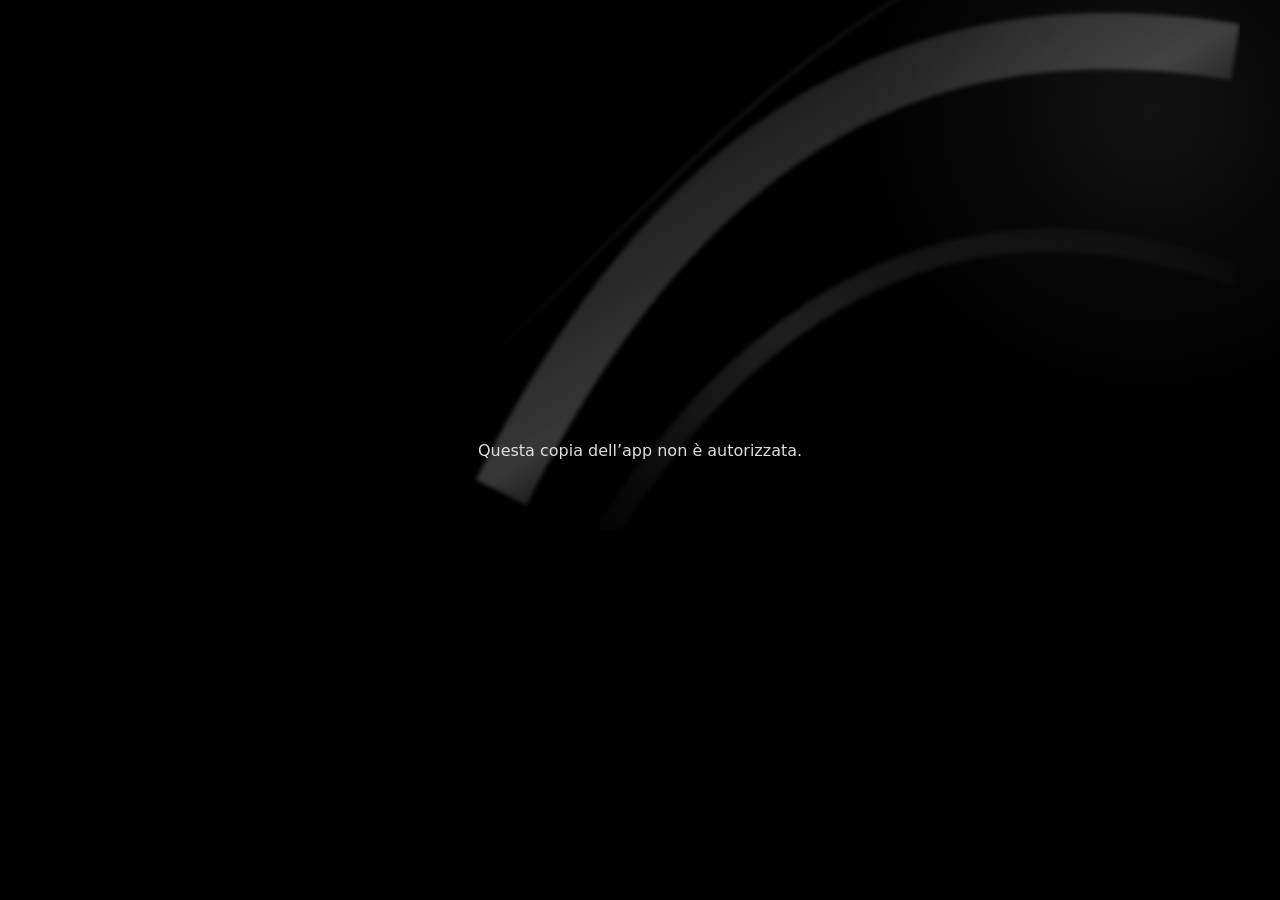
==== commit 4a14164b: "Protezione:" ====
--- a/index.html
+++ b/index.html
@@ -1,12 +1,16 @@
 <!doctype html>
 <html lang="it"><head><meta charset="UTF-8" />
 <meta name="viewport" content="width=device-width, initial-scale=1.0, viewport-fit=cover" />
-<meta name="theme-color" content="#000000" /><link rel="manifest" href="./manifest.webmanifest?v=rg-production-v27" />
+<meta name="theme-color" content="#000000" /><link rel="manifest" href="./manifest.webmanifest?v=rg-production-v34" />
 <meta name="apple-mobile-web-app-title" content="R. Giancola" /><link rel="icon" type="image/png" href="./favicon.png" /><link rel="apple-touch-icon" sizes="180x180" href="./icon-180.png" />
 <meta name="apple-mobile-web-app-capable" content="yes" /><meta name="apple-mobile-web-app-status-bar-style" content="black" />
-<title>Roberto Giancola Production</title>  <script type="module" crossorigin src="/assets/main-DCSN1tj9.js"></script>
-  <link rel="modulepreload" crossorigin href="/assets/preventivo-DXrRgIGY.js">
-  <link rel="stylesheet" crossorigin href="/assets/preventivo-BARLF7Ss.css">
-  <link rel="stylesheet" crossorigin href="/assets/main-Q-q_CuCv.css">
+<title>Roberto Giancola Production</title>  <script type="module" crossorigin src="/assets/main-BxOT9c1r.js"></script>
+  <link rel="modulepreload" crossorigin href="/assets/brand-5XAQSWkB.js">
+  <link rel="modulepreload" crossorigin href="/assets/librerie-B4zQ2TGJ.js">
+  <link rel="modulepreload" crossorigin href="/assets/preventivo-DZgS8HyB.js">
+  <link rel="modulepreload" crossorigin href="/assets/videoGalleria-4T5CltYa.js">
+  <link rel="stylesheet" crossorigin href="/assets/brand-s4m64xDM.css">
+  <link rel="stylesheet" crossorigin href="/assets/preventivo-BXDNKNkW.css">
+  <link rel="stylesheet" crossorigin href="/assets/main-6wbNGmea.css">
 </head>
 <body><div id="root"></div></body></html>
--- a/assets/brand-s4m64xDM.css
+++ b/assets/brand-s4m64xDM.css
@@ -0,0 +1 @@
+:root{--bg:#0b0b0b;--card:#161616;--line:#2a2a2a;--red:#5a5a5a;--gold:#f0f0f0;--tx:#f2efe6;--mut:#9a958a;font-family:system-ui,-apple-system,Segoe UI,Roboto,sans-serif;color:var(--tx);background:var(--bg)}*{box-sizing:border-box}body{margin:0;background:var(--bg)}.top{background:#000}.app{max-width:720px;margin:0 auto;min-height:100vh;padding-bottom:84px}.top{position:sticky;top:0;z-index:5;background:#000;border-bottom:2px solid var(--gold);padding:12px 16px}.logo{color:var(--gold);font-size:20px;letter-spacing:.5px}.logo span{color:var(--red);font-weight:700}main{padding:12px}.card{background:var(--card);border:1px solid var(--line);border-radius:14px;padding:14px;margin-bottom:12px}h3{color:var(--gold);font-size:15px;margin:6px 0 10px;text-transform:uppercase;letter-spacing:.6px}.row{display:flex;gap:8px;align-items:center;margin-bottom:12px;flex-wrap:wrap}.row input{flex:1;min-width:110px}input,select,textarea{width:100%;background:#0e0e0e;color:var(--tx);border:1px solid var(--line);border-radius:10px;padding:11px;font-size:16px}input:focus,select:focus,textarea:focus{outline:none;border-color:var(--gold)}textarea{min-height:60px;resize:vertical}.campo{display:flex;flex-direction:column;gap:4px;margin-bottom:8px}.campo span{font-size:12px;color:var(--mut)}.grid2{display:grid;grid-template-columns:1fr 1fr;gap:0 10px}.grid3{display:grid;grid-template-columns:1fr 1fr 1fr;gap:0 8px}.coppia-ora{grid-column:1/-1;display:grid;grid-template-columns:1.4fr .8fr;gap:0 10px}.grid2 .campo:last-child:nth-child(odd){grid-column:1/-1}.btn{display:inline-flex;align-items:center;justify-content:center;gap:6px;background:#222;color:var(--tx);border:1px solid #3a3a3a;border-radius:10px;padding:11px 14px;font-size:15px;cursor:pointer;text-decoration:none;font-weight:600}.btn.sm{padding:7px 10px;font-size:13px}.btn.red{background:var(--red);border-color:var(--red);color:#fff}.btn.gold{background:var(--gold);border-color:var(--gold);color:#111}.btn.wa{background:#0f3d24;border-color:#1f7a47}.btn.danger{background:transparent;color:#ff6b6b;border-color:#5a1a1a}.btn.big{width:100%;padding:16px;font-size:18px}.btn:disabled{opacity:.4}.acts{display:flex;gap:8px;flex-wrap:wrap;margin:10px 0}.acts.sticky{position:sticky;bottom:76px;background:var(--bg);padding:8px 0}.ev .evhead{display:flex;justify-content:space-between;gap:10px;cursor:pointer}.ev small{display:block;color:var(--mut);font-size:12px;margin-top:3px;text-transform:capitalize}.right{text-align:right;display:flex;flex-direction:column;align-items:flex-end;gap:4px}.gold{color:var(--gold)}.red{color:#ff4d5e}.badge{font-size:11px;font-weight:700;padding:3px 8px;border-radius:20px;text-transform:uppercase;letter-spacing:.5px}.badge.p{border:1px solid var(--gold);color:var(--gold)}.badge.c{background:var(--red);color:#fff}.esempio{display:flex;justify-content:space-between;align-items:center;background:#1e1e1e;color:var(--gold);border-radius:8px;padding:4px 4px 4px 10px;margin-bottom:8px;font-size:13px}.pacchetti{display:grid;grid-template-columns:1fr 1fr;gap:8px}.pk{border:1px solid var(--line);border-radius:12px;padding:10px;display:flex;flex-direction:column;gap:3px;cursor:pointer}.pk input{display:none}.pk.on{border-color:var(--gold);background:#1c1c1c}.pk small{color:var(--mut);font-size:11px}.check{display:flex;align-items:center;gap:10px;padding:10px 0;border-bottom:1px solid var(--line)}.check input{width:22px;height:22px;accent-color:var(--red)}.poster-qta{border-bottom:1px solid var(--line)}.poster-qta>.check{border-bottom:0}.poster-qta .qta{display:flex;align-items:center;gap:10px;padding:0 0 10px 32px;font-size:14px;color:var(--mut)}.poster-qta .qta select{width:auto;min-width:72px;padding:6px 8px}.check span{flex:1}.check em{color:var(--gold);font-style:normal;font-size:14px}.check.locked{opacity:.75}.riga{display:flex;justify-content:space-between;gap:10px;padding:7px 0;border-bottom:1px dashed var(--line);font-size:14px}.riga small{color:var(--mut)}.riga.tot{font-size:17px;border:none;color:var(--gold)}.riga.ok{color:#7bd88f}.riga.click{cursor:pointer}.x{background:none;border:none;color:#ff6b6b;font-size:14px;margin-left:6px}.hint{color:var(--mut);font-size:13px}.warn{color:#ffb347;font-size:13px}.okmsg{color:#7bd88f;margin:8px 0 0;font-size:14px}.tabs{position:fixed;bottom:0;left:0;right:0;display:flex;background:#000;border-top:2px solid var(--gold);z-index:6;padding-bottom:env(safe-area-inset-bottom)}.tabs button{flex:1;background:none;border:none;color:var(--mut);padding:8px 2px;font-size:11px;display:flex;flex-direction:column;align-items:center;gap:2px}.tabs button span{font-size:20px}.tabs button.on{color:var(--gold)}.tabs button.on span{filter:drop-shadow(0 0 4px var(--red))}.modal{position:fixed;top:0;right:0;bottom:0;left:0;background:#000;z-index:10;display:flex;flex-direction:column}.modalbar{display:flex;gap:8px;align-items:center;padding:10px;border-bottom:1px solid var(--gold)}.modalbar b{flex:1;font-size:13px;overflow:hidden;text-overflow:ellipsis;white-space:nowrap}.modal .hint{text-align:center;margin:6px}.pdfpagine{flex:1;overflow:auto;background:#111;padding:8px 8px 24px}.pdfpagine figure{margin:0 0 14px}.pdfpagine figcaption{color:var(--gold);font-size:12px;margin:0 0 4px}.pdfpagine img{width:100%;height:auto;background:#fff;display:block}.clausole ol{padding-left:18px;font-size:13px;line-height:1.5;color:#ddd}.pkedit{border-bottom:1px solid var(--line);padding-bottom:8px;margin-bottom:10px}@media (max-width:380px){.grid3{grid-template-columns:1fr 1fr}}.toast{position:fixed;left:12px;right:12px;bottom:84px;z-index:20;padding:14px;border-radius:12px;font-weight:600;max-width:696px;margin:0 auto}.toast.ok{background:#1f5d36;color:#fff}.toast.err{background:var(--red);color:#fff}.confirm{border:1px solid var(--gold);border-radius:12px;padding:12px;margin-top:10px;background:#1c1c1c}details summary{list-style:none;margin-bottom:8px}details summary::-webkit-details-marker{display:none}.logoimg{display:block;height:44px;width:auto;margin:-4px 0}.cnt{display:inline-block;min-width:22px;padding:1px 7px;border-radius:12px;background:var(--red);color:#fff;font-size:12px;text-align:center;margin-left:6px;vertical-align:middle}.cnt.ok{background:#1f7a47}.prom{display:flex;justify-content:space-between;align-items:center;gap:10px;padding:10px 0;border-bottom:1px solid var(--line)}.prom small{display:block;color:var(--mut);font-size:12px;margin-top:3px;text-transform:capitalize}.prom .right{gap:6px}.click{cursor:pointer}.badge.ok{background:#1f7a47;color:#fff}.tabs button span{position:relative}.tabbadge{position:absolute;top:-4px;right:-12px;background:var(--red);color:#fff;font-style:normal;font-size:10px;font-weight:700;border-radius:10px;padding:0 5px;line-height:16px}.calhead{display:flex;justify-content:space-between;align-items:center;gap:8px;margin-bottom:10px}.calhead b{font-size:17px;color:var(--gold)}.calhead h3{margin:0}.cal{display:grid;grid-template-columns:repeat(7,1fr);gap:4px}.dow{text-align:center;color:var(--mut);font-size:12px;padding:4px 0}.day{aspect-ratio:1;background:#0e0e0e;border:1px solid var(--line);border-radius:8px;color:var(--tx);font-size:14px;display:flex;flex-direction:column;align-items:center;justify-content:center;padding:0;cursor:pointer}.day i{font-style:normal;font-size:11px;color:var(--gold);line-height:1}.day.has{border-color:var(--gold);background:#1c1c1c}.day.clash{border-color:#ff6b6b;background:#3a1010}.day.clash i{color:#ff6b6b;font-weight:700}.day.today{outline:2px solid var(--red)}.day.sel{background:var(--gold);color:#111}.day.sel i{color:#111}.warnbox{border-color:#ff6b6b;background:#2a0f0f}.warnbox b{color:#ffb3b3}.chart{display:flex;align-items:flex-end;gap:4px;height:150px;padding:8px 0;border-bottom:1px solid var(--line)}.bar{flex:1;display:flex;flex-direction:column;align-items:center;justify-content:flex-end;height:100%}.bar span{display:block;width:100%;background:linear-gradient(var(--gold),#6e6e6e);border-radius:4px 4px 0 0;min-height:1px}.bar small{font-size:10px;color:var(--mut);margin-top:3px}.bar em{font-style:normal;font-size:9px;color:var(--tx);margin-bottom:2px}.check.cons input[type=date]{width:auto;padding:6px 8px;font-size:14px}.ok-msg{color:#7bd88f;font-weight:600;margin:8px 0 0}.tabs button{font-size:10px}.blocco{min-height:100vh;display:flex;flex-direction:column;align-items:center;justify-content:center;gap:14px;padding:24px;text-align:center;background:#000}.blocco .logoimg{height:70px;margin-bottom:10px}.blocco h2{color:var(--gold);margin:0}.blocco p{margin:0}.blocco a.btn{text-decoration:none;display:inline-block}.licavviso{background:#1e1e1e;color:var(--gold);padding:10px 16px;font-size:14px;border-bottom:1px solid var(--line)}.licavviso a{color:var(--tx);font-weight:600}.licprova{display:flex;flex-wrap:wrap;align-items:center;gap:6px;justify-content:center;text-align:center;font-size:15px}.licprova .conto{font-variant-numeric:tabular-nums;color:var(--tx);font-size:17px}.licprova a{margin-left:6px}.day u{text-decoration:none;font-size:10px;color:silver;line-height:1}.day.gimp:not(.has){border-color:#6a6a6a}.occ{display:flex;gap:8px;margin:2px 0 12px}.occ button{flex:1;min-height:46px;border-radius:12px;border:1px solid var(--line);background:#141414;color:var(--tx);font-size:14px;padding:8px 4px}.occ button:disabled{opacity:.35}.occ button.on{background:var(--gold);color:#111;border-color:var(--gold);font-weight:650}.gimpegno{text-decoration:none;color:var(--tx);border-left:3px solid #9a9a9a;padding-left:8px}.gimpegno small{color:var(--mut)}.gcal .gcal-ok{margin-left:6px;font-size:11px;vertical-align:middle}.gcal select{width:100%}.gcal-ev{margin:-4px 4px 10px}.gimport ol{margin:8px 0 6px;padding-left:20px;line-height:1.5}.gimport ol li{margin:3px 0}.gimport details{margin:10px 0}.gimport summary{cursor:pointer;padding:4px 0}.gimport .btn.danger{margin-top:4px}.listino-tipi{display:flex;flex-wrap:wrap;gap:6px;margin:8px 0 10px}.listino-titolo{margin:6px 0}.pk-extra{margin-top:6px}.pk-flag{display:flex;flex-wrap:wrap;gap:14px;margin:4px 0}.promo-edit{border:1px dashed rgba(200,160,80,.5);border-radius:10px;padding:8px 10px;margin-top:6px}.promo-edit.on{border-style:solid;background:#c8a05014}.promo-stato{font-size:.8em;padding:1px 8px;border-radius:9px;background:#7f7f7f33;margin-left:6px}.promo-stato.on{background:#2e7d32;color:#fff}.grid3{display:grid;grid-template-columns:repeat(auto-fit,minmax(140px,1fr));gap:8px}.prezzo-vecchio{opacity:.6;font-weight:400;margin-right:4px}.promo-tag,.promo-firmato{display:block;font-style:normal;font-size:.75em;font-weight:600;color:#c0392b}.promo-firmato{color:inherit;opacity:.7;font-weight:400}.firmapad{position:fixed;top:0;right:0;bottom:0;left:0;z-index:30;background:#000;display:flex;flex-direction:column;gap:8px;padding:max(10px,env(safe-area-inset-top)) max(10px,env(safe-area-inset-right)) max(10px,env(safe-area-inset-bottom)) max(10px,env(safe-area-inset-left));overscroll-behavior:none;touch-action:none;user-select:none;-webkit-user-select:none}.firmabar{display:flex;align-items:center;gap:10px;border-bottom:1px solid var(--gold);padding-bottom:8px}.firmabar div{flex:1;display:flex;flex-direction:column}.firmabar b{color:var(--gold);text-transform:uppercase;letter-spacing:.6px;font-size:14px}.firmabar small{font-size:17px;font-weight:700}.firmaarea{flex:1;position:relative;background:#fff;border-radius:12px;min-height:140px;overflow:hidden}.firmaarea canvas{position:absolute;top:0;right:0;bottom:0;left:0;width:100%;height:100%;display:block;touch-action:none;cursor:crosshair;z-index:2}.firmalinea{position:absolute;left:6%;right:6%;bottom:24%;border-bottom:1.5px dashed #b9b2a0;z-index:1}.firmalinea span{position:absolute;left:0;bottom:4px;color:#b9b2a0;font-size:18px}.firmaph{position:absolute;top:0;right:0;bottom:0;left:0;margin:0;display:flex;align-items:center;justify-content:center;color:#c9c2b0;font-size:22px;z-index:1;pointer-events:none}.firmalegale{margin:0;font-size:13px;color:var(--tx);text-align:center}.firmaacts{display:flex;gap:10px}.firmaacts .btn{flex:1;padding:14px}@media (orientation:landscape) and (max-height:520px){.firmapad{gap:5px}.firmabar{padding-bottom:4px}.firmabar small{font-size:15px}.firmaacts .btn{padding:9px}.firmalegale{font-size:12px}}.firmaimg{background:#fff;border-radius:10px;padding:8px;display:flex;justify-content:center;margin-bottom:8px}.firmaimg img{max-width:100%;max-height:110px}.badge.firm{background:#1f7a47;color:#fff}.pk-album{border:1px solid var(--line);border-radius:12px;padding:10px 12px;margin:10px 0;background:#ffffff08}.pk-album.on{border-color:var(--gold);background:#c9a22714}.sw-riga{display:flex;align-items:center;justify-content:space-between;gap:12px;cursor:pointer;min-height:44px}.sw-riga span{display:flex;flex-direction:column;gap:2px}.sw-riga b{font-size:16px}.sw-riga small{color:var(--mut);font-size:13px}.sw-riga input{-moz-appearance:none;appearance:none;-webkit-appearance:none;flex:none;width:52px;height:30px;border-radius:15px;background:#3a3a3a;border:1px solid #666;position:relative;margin:0;cursor:pointer;transition:background .15s}.sw-riga input:after{content:"";position:absolute;top:3px;left:3px;width:24px;height:24px;border-radius:50%;background:#fff;transition:left .15s}.sw-riga input:checked{background:var(--gold)}.sw-riga input:checked:after{left:25px}.pk-album .grid2{margin-top:8px}select{-webkit-appearance:none;-moz-appearance:none;appearance:none;background-image:url("data:image/svg+xml,%3Csvg xmlns='http://www.w3.org/2000/svg' width='12' height='8'%3E%3Cpath d='M1 1l5 5 5-5' fill='none' stroke='%239a958a' stroke-width='2'/%3E%3C/svg%3E");background-repeat:no-repeat;background-position:right 12px center;padding-right:34px}.prezzi-pag{display:flex;flex-direction:column;gap:12px}.prezzi-pk{display:flex;flex-direction:column;gap:12px;min-width:0}.extra-card{min-width:0}.tipi-chips{display:flex;gap:8px;overflow-x:auto;-webkit-overflow-scrolling:touch;scrollbar-width:none;margin:0 -16px;padding:2px 16px 6px;scroll-snap-type:x proximity}.tipi-chips::-webkit-scrollbar{display:none}.chip{flex:none;min-height:44px;padding:0 16px;border-radius:22px;border:1px solid var(--line);background:var(--card);color:var(--tx);font-size:15px;white-space:nowrap;cursor:pointer;scroll-snap-align:start}.chip.on{background:var(--gold);border-color:var(--gold);color:#000;font-weight:700}.chips{display:flex;flex-wrap:wrap;gap:8px;margin-top:8px}.pk-titolo{margin:4px 0 0;font-size:14px;letter-spacing:.5px;text-transform:uppercase;color:var(--mut)}.pk-lista{display:flex;flex-direction:column;gap:10px}.pk-card{background:var(--card);border:1px solid var(--line);border-radius:14px;overflow:hidden}.pk-card.aperta,.pk-card.scelta{border-color:var(--gold)}.pk-card.scelta{box-shadow:0 0 0 2px var(--gold)}.pk-testa{all:unset;box-sizing:border-box;width:100%;display:flex;align-items:center;gap:12px;padding:14px;min-height:64px;cursor:pointer}.pk-nome{flex:1;min-width:0;display:flex;flex-direction:column;gap:3px}.pk-nome b{font-size:17px}.pk-nome small{color:var(--mut);font-size:13px;white-space:nowrap;overflow:hidden;text-overflow:ellipsis}.pk-prezzo{display:flex;flex-direction:column;align-items:flex-end;gap:2px;flex:none}.pk-prezzo b{font-size:17px;color:var(--gold)}.pk-prezzo s{color:var(--mut);font-size:13px}.pk-prezzo b.promo{color:#7bd88f}.pk-prezzo small{font-size:12px;color:var(--mut)}.chev{flex:none;color:var(--mut);font-size:16px;width:16px;text-align:center}.pk-corpo{padding:12px 14px 14px;display:flex;flex-direction:column;gap:10px;border-top:1px solid var(--line)}.pk-piano{display:flex;flex-direction:column;gap:8px}.pk-rate-riga{display:flex;flex-direction:column;gap:4px;padding-bottom:8px;border-bottom:1px dashed var(--line)}.pk-servizi b{font-size:14px}.pk-fondo{display:flex;justify-content:flex-end}.promo-edit{border:1px solid var(--line);border-radius:12px;padding:0 12px}.promo-edit.on{border-color:#7bd88f}.promo-testa{all:unset;box-sizing:border-box;width:100%;display:flex;align-items:center;gap:10px;min-height:48px;cursor:pointer}.promo-testa b{flex:1}.promo-stato.no{color:var(--mut);font-size:13px}.promo-edit .grid3{padding-bottom:10px}.nuovo-pk{min-height:50px;border-style:dashed;width:100%}.extra-card h4{margin:14px 0 4px;font-size:13px;color:var(--mut);text-transform:uppercase;letter-spacing:.5px}.extra-riga{display:flex;align-items:flex-start;justify-content:space-between;gap:8px 12px;min-height:52px;border-bottom:1px solid var(--line);flex-wrap:wrap}.compreso{display:flex;align-items:flex-start;gap:6px;font-size:13px;color:var(--mut);line-height:1.25;flex:1 1 100%;max-width:100%;justify-content:flex-end}.compreso span{white-space:normal}.compreso.on{color:#e7c27a}.compreso input{width:16px;height:16px;margin-top:1px;accent-color:#e7c27a;flex:none}.compreso-box{flex:0 1 auto;max-width:100%;align-self:center}.compreso-box.aperta{flex:1 1 100%;align-self:stretch}.compreso-testa{display:inline-flex;align-items:center;gap:8px;max-width:100%;min-height:36px;padding:0 10px;border-radius:10px;border:1px solid var(--line);background:transparent;color:var(--mut);font-size:13px;text-align:left}.compreso-box.aperta .compreso-testa{display:flex;width:100%}.compreso-box.on .compreso-testa{border-color:#e7c27a;color:#e7c27a}.compreso-testa .segno{width:16px;height:16px;border:1.5px solid currentColor;border-radius:4px;display:inline-flex;align-items:center;justify-content:center;font-size:11px;line-height:1;flex:none}.compreso-box.on .segno{background:#e7c27a;color:#111;border-color:#e7c27a}.compreso-testa span{white-space:normal;line-height:1.2}.compreso-testa i{margin-left:auto;font-style:normal;flex:none}.compreso-lista{display:flex;flex-direction:column;gap:2px;width:100%;margin-top:6px;padding:4px 8px;border:1px solid var(--line);border-radius:10px}.compreso-voce{display:flex;align-items:flex-start;gap:8px;min-height:40px;padding:8px 2px;font-size:14px}.compreso-voce input{width:18px;height:18px;margin-top:1px;accent-color:#e7c27a;flex:none}.compreso-voce span{white-space:normal;line-height:1.25}.compreso-voce.on{color:#e7c27a}.pk-corpo .compreso{grid-column:1/-1;justify-content:flex-start}.extra-gruppo .extra-riga:last-child{border-bottom:0}.extra-riga>span:first-child{flex:1;font-size:15px}.extra-val{display:flex;align-items:center;gap:6px;flex:1 1 180px;flex-wrap:wrap;justify-content:flex-end;max-width:100%}.extra-val i{font-style:normal;color:var(--mut)}.extra-val input{width:96px;text-align:right;padding:10px}.extra-custom{display:flex;align-items:center;gap:8px;min-height:48px;border-top:1px dashed var(--line);padding:6px 0;flex-wrap:wrap}.extra-custom>input{flex:1;min-width:0}.extra-custom>textarea{flex:1 1 100%;min-height:72px;background:#111;color:var(--tx);border:1px solid #3a3a3a;border-radius:8px;padding:8px}.extra-nuovo{display:flex;flex-wrap:wrap;gap:8px;align-items:center;margin-top:12px}.extra-nuovo>input,.extra-nuovo>select{flex:1 1 140px;min-width:0}@media (max-width:560px){.extra-card h4{margin:8px 0 0}.extra-riga{display:grid;grid-template-columns:minmax(0,1fr) auto;gap:4px 8px;min-height:0;padding:6px 0;align-items:center}.extra-val{flex:none;justify-content:flex-end}.extra-val input{width:74px;padding:7px 8px}.compreso-box{grid-column:1 / -1;align-self:start;justify-self:start}.compreso-box.aperta{justify-self:stretch}.compreso-testa{min-height:32px;padding:0 8px;width:auto}.compreso-box.aperta .compreso-testa{width:100%}.compreso-voce{min-height:0;padding:4px 2px}.extra-custom{display:grid;grid-template-columns:minmax(0,1fr) auto;gap:6px;min-height:0;padding:6px 0;align-items:center}.extra-custom>input{grid-column:1 / -1}.extra-custom>.btn{justify-self:end}.extra-custom .compreso-box{grid-column:1 / -1}.extra-nuovo{gap:6px;margin-top:8px}}.info-btn{all:unset;cursor:pointer;color:var(--mut);padding:0 6px;font-size:16px}.info-txt{margin:4px 0}.sez-titolo{margin:18px 2px 6px;font-size:15px}.btn.ghost{background:transparent;border:1px solid var(--line);color:var(--mut);align-self:center}.sw-riga input:checked{background:#2e9d5b;border-color:#2e9d5b}.extra-val input::-webkit-outer-spin-button,.extra-val input::-webkit-inner-spin-button,.pk-corpo input::-webkit-outer-spin-button,.pk-corpo input::-webkit-inner-spin-button{-webkit-appearance:none;margin:0}.extra-val input,.pk-corpo input[type=number]{-moz-appearance:textfield;-webkit-appearance:textfield;appearance:textfield}.v-impagina>.imp-pagina{grid-column:1/-1}.imp-pagina label.hint input,.imp-pagina label.hint select,.imp-pagina .imp-cerca{display:block;width:100%;margin:6px 0;background:#111;color:var(--tx);border:1px solid #3a3a3a;border-radius:8px;padding:8px;box-sizing:border-box}.imp-editor{display:flex;gap:16px;align-items:flex-start}.imp-lavoro{flex:1;min-width:0;display:flex;justify-content:center;align-items:flex-start}.imp-pannello{width:340px;flex:0 0 340px;position:sticky;top:8px;max-height:calc(100dvh - 24px);overflow:auto}.imp-editor .imp-stage{overflow:hidden;background:transparent;border:0}@media (max-width:860px){.imp-editor{flex-direction:column}.imp-pannello{width:auto;flex:1 1 auto;position:static;max-height:none}}.imp-tools{display:flex;flex-wrap:wrap;gap:8px;margin:10px 0}.imp-sfoglia{position:relative}.imp-stage{width:100%;overflow:auto;border-radius:12px;background:#1a1a1a;border:1px solid #3a3a3a;touch-action:none}.imp-safe{position:absolute;border:3px dashed #c6a15b;pointer-events:none;z-index:40;box-sizing:border-box}.imp-num{position:absolute;left:0;right:0;bottom:2%;text-align:center;z-index:41;pointer-events:none;color:#111}.imp-colore{display:flex;align-items:center;gap:6px}.imp-tono{width:28px;height:28px;border-radius:50%;border:1px solid #666;padding:0}.imp-freccia{position:absolute;top:50%;transform:translateY(-50%);z-index:6;width:44px;height:72px;border:0;border-radius:12px;background:#0000008c;color:#fff;font-size:32px;line-height:1;cursor:pointer}.imp-freccia.sx{left:8px}.imp-freccia.dx{right:8px}.imp-freccia:disabled{opacity:.28}.imp-dissolvi{animation:impFade .55s ease}@keyframes impFade{0%{opacity:0}to{opacity:1}}.imp-tela{transform-origin:top left;position:relative}.imp-sfondo{position:absolute;top:0;right:0;bottom:0;left:0;width:100%;height:100%;object-fit:cover;pointer-events:none;z-index:0}.imp-el{position:absolute;box-sizing:border-box;overflow:hidden;cursor:grab;background:#f3f3f3}.imp-el.on{outline:4px solid #c6a15b;outline-offset:-4px}.imp-el img{position:absolute;pointer-events:none;max-width:none}.imp-vuota,.imp-testo{display:flex;align-items:center;justify-content:center;width:100%;height:100%;color:#666}.imp-testo{white-space:nowrap}.imp-resize{position:absolute;right:0;bottom:0;width:28px;height:28px;background:#c6a15b;cursor:nwse-resize;z-index:5}.imp-scheda{margin-top:10px}.imp-griglia{display:grid;grid-template-columns:repeat(auto-fill,minmax(150px,1fr));gap:10px}.imp-card{padding:8px;text-align:left}.imp-card.sel{outline:2px solid var(--gold)}.imp-mini-btn{background:transparent;color:inherit;border:0;width:100%;cursor:pointer;text-align:left}.imp-mini-box{height:120px;display:flex;align-items:center;justify-content:center;background:#111;border-radius:8px;overflow:hidden}.imp-mini{position:relative;max-height:110px;max-width:100%}.imp-mini i,.imp-mini em{position:absolute;overflow:hidden}.imp-mini i img{width:100%;height:100%;object-fit:cover;display:block}.imp-mini em{font-size:7px;line-height:1}.imp-voce{display:flex;flex-direction:column;align-items:flex-start;width:100%;margin-top:8px;cursor:pointer;color:inherit}.imp-voce small,.imp-card small{color:var(--mut);display:block}.st{position:fixed;top:0;right:0;bottom:0;left:0;z-index:900;display:grid;background:#2a2a2a;color:#eee;font-size:13px;grid-template-columns:210px minmax(0,1fr) 172px;grid-template-rows:auto auto minmax(0,1fr) auto;grid-template-areas:"top top top" "ctx ctx ctx" "sx tela dx" "giu giu giu";padding:env(safe-area-inset-top) env(safe-area-inset-right) 0 env(safe-area-inset-left);user-select:none;-webkit-user-select:none}.st button{font:inherit}.st-b{background:#474747;color:#f0f0f0;border:1px solid #5c5c5c;border-radius:6px;padding:6px 10px;min-height:32px;cursor:pointer;white-space:nowrap;line-height:1.1}.st-b:hover:not(:disabled){background:#555}.st-b:disabled{opacity:.4;cursor:default}.st-b.on{background:#d9d9d9;color:#111;border-color:#d9d9d9}.st-b.gold{background:#e8e8e8;color:#111;border-color:#e8e8e8;font-weight:600}.st-b.danger,.st-tendina .danger{color:#ff8a80}.st-top{grid-area:top;display:flex;align-items:center;gap:8px;padding:8px 10px;background:#1d1d1d;border-bottom:1px solid #111;flex-wrap:wrap}.st-titolo{display:flex;flex-direction:column;min-width:0;max-width:340px;margin:0 6px}.st-titolo b{white-space:nowrap;overflow:hidden;text-overflow:ellipsis}.st-titolo small{color:#a8a8a8;font-size:11px;white-space:nowrap;overflow:hidden;text-overflow:ellipsis}.st-gruppo{display:flex;gap:2px}.st-gruppo .st-b{border-radius:0}.st-gruppo .st-b:first-child{border-radius:6px 0 0 6px}.st-gruppo .st-b:last-child{border-radius:0 6px 6px 0}.st-zoom{min-width:56px}.st-spazio{flex:1}.st-occ{color:#ddd;font-size:12px;max-width:260px;overflow:hidden;text-overflow:ellipsis;white-space:nowrap}.st-menu{position:relative}.st-tendina{position:absolute;top:calc(100% + 4px);left:0;min-width:250px;background:#303030;border:1px solid #555;border-radius:8px;box-shadow:0 12px 30px #00000080;padding:6px;z-index:20;display:flex;flex-direction:column;gap:2px}.st-menu.dx .st-tendina{left:auto;right:0}.st-tendina button,.st-tendina a{background:transparent;border:0;color:#eee;text-align:left;padding:9px 10px;border-radius:6px;cursor:pointer;font-size:13px;word-break:break-all}.st-tendina button:hover:not(:disabled){background:#454545}.st-tendina button:disabled{opacity:.4}.st-tendina label{display:flex;flex-direction:column;gap:4px;padding:6px 10px;color:#bbb;font-size:12px}.st-tendina input{background:#1b1b1b;color:#eee;border:1px solid #555;border-radius:6px;padding:7px}.st-ctx{grid-area:ctx;display:flex;align-items:center;gap:6px;padding:6px 10px;background:#353535;border-bottom:1px solid #1e1e1e;overflow-x:auto;scrollbar-width:thin;min-height:46px}.st-ctx>*{flex:none}.st-tit{color:#fff;margin-right:4px}.st-mut{color:#a5a5a5;font-size:12px}.st-sep{width:1px;height:24px;background:#555;margin:0 4px}.st-seg{display:inline-flex;background:#232323;border:1px solid #4e4e4e;border-radius:7px;padding:2px;gap:2px}.st-seg button{background:transparent;border:0;color:#cfcfcf;padding:5px 9px;border-radius:5px;cursor:pointer;white-space:nowrap;min-height:28px}.st-seg button.on{background:#d9d9d9;color:#111}.st-largo{display:flex;width:100%}.st-largo button{flex:1;padding:5px 2px}.st-colore{display:inline-flex;width:30px;height:30px;border-radius:50%;overflow:hidden;border:1px solid #777;cursor:pointer}.st-colore input{width:44px;height:44px;margin:-7px;border:0;padding:0;background:none;cursor:pointer}.st-range{display:inline-flex;align-items:center;gap:6px;color:#ccc;font-size:12px}.st-range input{width:110px}.st-testo{background:#1b1b1b;color:#eee;border:1px solid #555;border-radius:6px;padding:6px 8px;width:200px}.st-sel{background:#1b1b1b;color:#eee;border:1px solid #555;border-radius:6px;padding:6px;max-width:100%}.st-pan{background:#383838;display:flex;flex-direction:column;min-height:0;overflow:hidden}.st-riga{display:flex;align-items:center;gap:8px;padding:7px 8px;flex-wrap:wrap}.st-riga>b{font-size:12px;text-transform:uppercase;letter-spacing:.06em;color:#ddd}.st-modelli{grid-area:sx;border-right:1px solid #1e1e1e;gap:6px;padding-bottom:6px}.st-modelli>.st-seg,.st-modelli>.st-chips,.st-modelli>.st-sel{margin:0 8px}.st-chips{display:flex;flex-wrap:wrap;gap:3px;align-items:center}.st-chips button{background:#2a2a2a;border:1px solid #4e4e4e;color:#ddd;border-radius:5px;min-width:28px;height:26px;padding:0 6px;cursor:pointer}.st-chips button.on{background:#d9d9d9;color:#111}.st-griglia{overflow-y:auto;display:grid;grid-template-columns:repeat(auto-fill,minmax(84px,1fr));gap:8px;padding:4px 8px 10px;align-content:start;flex:1;min-height:0}.st-lay{background:#2d2d2d;border:1px solid #474747;border-radius:6px;padding:6px 4px 4px;display:flex;flex-direction:column;align-items:center;gap:4px;cursor:pointer;color:#bbb}.st-lay:hover{border-color:#bbb}.st-lay small{font-size:10px;line-height:1.1;max-width:100%;overflow:hidden;text-overflow:ellipsis;white-space:nowrap}.st-fogli{grid-area:dx;border-left:1px solid #1e1e1e}.st-icone{display:flex;gap:3px;padding:0 8px 6px}.st-icone .st-b{padding:4px 0;flex:1;min-height:28px}.st-lista{overflow-y:auto;flex:1;min-height:0;padding:2px 8px 10px;display:flex;flex-direction:column;gap:8px}.st-foglio{background:transparent;border:2px solid transparent;border-radius:6px;padding:4px;display:flex;flex-direction:column;align-items:center;gap:3px;cursor:pointer;color:#ccc}.st-foglio.on{border-color:#3d8bfd;background:#2f3b4d}.st-foglio small{font-size:10.5px}.st-centro{grid-area:tela;position:relative;display:flex;flex-direction:column;min-width:0;min-height:0;background:#4b4b4b}.st-lavoro{flex:1;min-height:0;overflow:auto;display:grid;place-items:center;padding:12px;touch-action:pan-x pan-y}.st-stage{position:relative;overflow:hidden;box-shadow:0 6px 24px #00000073;flex:none;touch-action:none}.st-stage .imp-tela{position:absolute;left:0;top:0}.st-sotto{display:flex;align-items:center;justify-content:center;gap:10px;padding:5px;background:#3c3c3c;border-top:1px solid #2a2a2a;font-size:12px;color:#ccc}.st-sotto .st-b{min-height:28px;padding:2px 14px;font-size:18px}.st-toast{position:absolute;left:50%;bottom:48px;transform:translate(-50%);background:#141414f0;color:#eee;padding:9px 14px;border-radius:8px;max-width:min(560px,90%);font-size:13px;z-index:30;margin:0;box-shadow:0 6px 20px #00000080;pointer-events:none}.st-toast.err{color:#ffb4a8;border:1px solid #8a2b22}.st-fondo{position:absolute;overflow:hidden;z-index:0}.st-fondo img{position:absolute;top:0;right:0;bottom:0;left:0;width:100%;height:100%;object-fit:cover;pointer-events:none}.st-deco{background:transparent}.st-vuota{position:absolute;top:0;right:0;bottom:0;left:0;display:flex;align-items:center;justify-content:center;color:#8a8a8a;font-weight:300}.st-resize{position:absolute;right:0;bottom:0;background:#3d8bfd;cursor:nwse-resize;z-index:5}.st .imp-el.on{outline:none}.st .imp-el.on:after{content:"";position:absolute;top:0;right:0;bottom:0;left:0;border:calc(2.5px / var(--k,1)) solid #3d8bfd;pointer-events:none}.st-modelli.largo .st-griglia{grid-template-columns:1fr}.st-num{position:absolute;text-align:center;z-index:301;pointer-events:none;font-family:Georgia,serif}.st-abb{position:absolute;background:#dc282838;pointer-events:none;z-index:400}.st-taglio{position:absolute;border:1px dashed rgba(220,30,30,.9);pointer-events:none;z-index:401;box-sizing:border-box}.st-sicuro{position:absolute;border:1px dashed rgba(40,140,255,.75);pointer-events:none;z-index:401;box-sizing:border-box}.st-piega{position:absolute;background:#0000008c;pointer-events:none;z-index:402;box-shadow:0 0 0 1px #ffffff59}.st-dorso{position:absolute;background:repeating-linear-gradient(90deg,#ffaa0024 0,#ffaa0024 6px,#ffaa000f 6px,#ffaa000f 12px);pointer-events:none;z-index:399}.st-etich{position:absolute;text-align:center;color:#c82828d9;font-weight:600;pointer-events:none;z-index:403;font-family:system-ui,sans-serif;letter-spacing:.08em;text-transform:uppercase}.st-mini-bg{position:absolute;top:0;right:0;bottom:0;left:0;width:100%;height:100%;object-fit:cover}.st-mini-fondo{position:absolute;overflow:hidden}.st-mini-fondo img{position:absolute;top:0;right:0;bottom:0;left:0;width:100%;height:100%;object-fit:cover}.imp-mini u{position:absolute;top:0;bottom:0;width:1px;background:#00000059;text-decoration:none}.st-tabs{display:none}.st-foto{grid-area:giu;border-top:1px solid #1e1e1e;background:#333}.st-foto .st-riga{padding:6px 10px;border-bottom:1px solid #2a2a2a}.st-guida{margin:4px 10px 0}.st-strip{display:flex;gap:10px;overflow-x:auto;padding:8px 10px 12px;min-height:100px;align-items:center;scrollbar-width:thin;touch-action:pan-x}.st-th{position:relative;flex:none;height:84px;min-width:56px;padding:0;border:2px solid transparent;border-radius:4px;background:#222;cursor:grab;touch-action:pan-x;-webkit-touch-callout:none}.st-th img{height:80px;width:auto;max-width:130px;display:block;border-radius:2px;pointer-events:none}.st-th>span{display:block;width:60px;height:80px;background:#444}.st-th.sel{border-color:#3d8bfd}.st-th.usata img{opacity:.72}.st-th em{position:absolute;right:-5px;bottom:-5px;background:#2fb344;color:#fff;font-style:normal;font-size:10px;font-weight:700;min-width:18px;height:18px;border-radius:9px;display:grid;place-items:center;border:2px solid #333}.st-fantasma{position:fixed;width:90px;height:auto;transform:translate(-50%,-60%);opacity:.85;pointer-events:none;z-index:1000;box-shadow:0 8px 24px #0009;border:2px solid #fff}.st-anteprima{position:fixed;top:0;right:0;bottom:0;left:0;z-index:950;background:#0a0a0af5;display:flex;flex-direction:column}.st-ante-barra{display:flex;justify-content:space-between;align-items:center;padding:10px 14px;color:#ddd}.st-ante-libro{flex:1;display:flex;align-items:center;justify-content:center;gap:10px;min-height:0}.st-ante-foglio{box-shadow:0 20px 60px #000000b3}.st-freccia{font-size:26px;min-height:64px;padding:0 12px}@media (max-width:900px){.st{grid-template-columns:1fr;grid-template-rows:auto auto minmax(38vh,1fr) auto minmax(0,auto);grid-template-areas:"top" "ctx" "tela" "tabs" "pan";font-size:13px}.st-top{gap:5px;padding:6px;flex-wrap:nowrap;overflow-x:auto;scrollbar-width:none}.st-titolo{max-width:46vw;flex:0 0 auto}.st-titolo small{font-size:10px}.st-top .st-spazio{display:none}.st-foto .st-riga{flex-wrap:nowrap;overflow-x:auto;scrollbar-width:none}.st-foto .st-riga>*{flex:none}.st-toast{bottom:44px;font-size:12px;padding:6px 10px}.st-lbl{display:none}.st-tabs{grid-area:tabs;display:flex;background:#1d1d1d;border-top:1px solid #111}.st-tabs button{flex:1;background:transparent;border:0;color:#aaa;padding:10px 0;font-size:13px;border-bottom:2px solid transparent}.st-tabs button.on{color:#fff;border-bottom-color:#3d8bfd}.st-pan{grid-area:pan;display:none;max-height:36vh;border:0}.st-pan.on{display:flex}.st-foto{max-height:none}.st-lista{flex-direction:row;overflow-x:auto;overflow-y:hidden}.st-foglio{flex:none}.st-griglia{grid-template-columns:repeat(auto-fill,minmax(92px,1fr))}.st-menu .st-tendina{position:fixed;left:8px;right:8px;top:auto;bottom:calc(8px + env(safe-area-inset-bottom));max-height:70vh;overflow:auto}.st-menu.dx .st-tendina{left:8px;right:8px}.st-b{min-height:36px}.st-foto,.st-pan.st-modelli,.st-pan.st-fogli{padding-bottom:env(safe-area-inset-bottom)}}.imp-mio{display:inline-flex;align-items:center;gap:6px;background:#1c1c1c;border:1px solid #3a3a3a;border-radius:14px;padding:3px 4px 3px 10px;font-size:13px}.imp-mio button{background:transparent;border:0;color:var(--mut);cursor:pointer}.st-giro{position:absolute;overflow:visible;pointer-events:none}.st-giro img{position:absolute;max-width:none;pointer-events:none}.st .imp-el.meta:after{content:"";position:absolute;top:0;right:0;bottom:0;left:0;border:calc(4px / var(--k,1)) solid #2fb344;background:#2fb3442e;pointer-events:none}.st .imp-el.via{opacity:.45}.st-aiuto{position:absolute;background:#ff2fb3;pointer-events:none;z-index:420}.st-presa{position:absolute;left:0;top:0;background:#3d8bfd;color:#fff;cursor:move;z-index:6;display:grid;place-items:center;font-style:normal;line-height:1}.st-foglio.preso{opacity:.4}.st-foglio.prima{box-shadow:0 -4px #3d8bfd}.st-foglio.dopo{box-shadow:0 4px #3d8bfd}.st-foglio{touch-action:pan-y;-webkit-touch-callout:none}.st-num-in{width:42px;background:#1b1b1b;color:#eee;border:1px solid #555;border-radius:5px;padding:4px;text-align:right}.st-range output{min-width:38px;color:#ddd;font-variant-numeric:tabular-nums}@media (max-width:900px){.st-foglio.prima{box-shadow:-4px 0 #3d8bfd}.st-foglio.dopo{box-shadow:4px 0 #3d8bfd}.st-foglio{touch-action:pan-x}}.st-foglio img,.st-foglio *{-webkit-user-drag:none;user-select:none;-webkit-user-select:none}@media (min-width:900px){.st-ctx{flex-wrap:wrap;overflow-x:visible;row-gap:4px}}.st-primo{background:#3d8bfd!important;border-color:#3d8bfd!important;color:#fff!important;font-weight:600}.st-chip{background:#474747;color:#f0f0f0;border:1px solid #5c5c5c;border-radius:14px;padding:4px 10px;cursor:pointer;font-size:12px}.st-chip:hover{background:#5a5a5a}.st-controllo{align-items:center;justify-content:center;background:#0a0a0ab3}.st-dialogo{background:#2e2e2e;color:#eee;border:1px solid #555;border-radius:10px;padding:16px 18px;max-width:min(560px,94vw);display:flex;flex-direction:column;gap:12px;box-shadow:0 12px 40px #0009}.st-dialogo>b{font-size:16px}.st-ctl{display:flex;flex-direction:column;gap:6px}.st-ctl small{color:#aaa}.st-dialogo-bottoni{display:flex;flex-wrap:wrap;gap:8px;justify-content:flex-end}.sp{position:fixed;top:0;right:0;bottom:0;left:0;z-index:940;background:#3a3a3a;color:#eee;display:flex;flex-direction:column;font-size:13px}.sp>*{flex:none}.sp>.sp-centro{flex:1 1 0;min-height:0}.sp-centro>*{flex:none}.sp input.st-num-in{width:56px}.sp>.sp-storia{flex:0 0 34vh;min-height:150px}.sp select,.sp input{width:auto;margin:0}.sp-top{display:flex;align-items:center;gap:8px;padding:8px 12px;background:#2b2b2b;border-bottom:1px solid #1e1e1e}.sp-tit{font-size:15px}.sp-info{color:#bbb}.sp-opz{display:flex;flex-wrap:wrap;align-items:center;gap:6px 8px;padding:6px 12px;background:#353535;border-bottom:1px solid #1e1e1e}.sp-l{color:#bbb;font-size:12px;display:inline-flex;align-items:center;gap:6px}.sp-nota{margin:4px 12px;color:#e8c46a;font-size:12px}.sp-fogli{display:flex;gap:8px;overflow-x:auto;padding:8px 12px;background:#555;scrollbar-width:thin}.sp-f{flex:none;background:transparent;border:2px solid transparent;border-radius:4px;padding:2px;cursor:pointer;display:flex;flex-direction:column;align-items:center;gap:2px;color:#ddd}.sp-f.on{border-color:#3d8bfd;background:#2d2d2d}.sp-f.nuovo{margin-left:10px;box-shadow:-6px 0 0 -4px #e8c46a}.sp-f small{font-size:10px}.sp-centro{display:flex;flex-direction:column;align-items:center;justify-content:center;gap:8px;padding:8px;background:#9a9a9a;min-height:0;overflow:hidden}.sp-alt{display:flex;gap:6px;align-items:center;overflow-x:auto;max-width:100%;padding:4px;scrollbar-width:thin}.sp-alt .sp-l{color:#222;font-weight:600;white-space:nowrap}.sp-a{flex:none;background:#fff;border:2px solid transparent;border-radius:3px;padding:1px;cursor:pointer}.sp-a.on{border-color:#3d8bfd}.sp-giostra{display:flex;align-items:center;gap:22px;justify-content:center}.sp-lato{background:transparent;border:0;cursor:pointer;opacity:.85;padding:0}.sp-lato:disabled{opacity:.25;cursor:default}.sp-grande{box-shadow:0 6px 24px #00000059}.sp-nav{display:flex;align-items:center;gap:10px;color:#111}.sp-storia{overflow:auto;background:#2b2b2b;padding:8px 12px;display:flex;flex-direction:column;gap:8px}.sp-cap{background:#333;border:1px solid #444;border-radius:8px;padding:6px 8px}.sp-cap-testa{display:flex;align-items:center;gap:8px;margin-bottom:4px}.sp-cap-testa input{background:#222;border:1px solid #555;color:#eee;border-radius:5px;padding:3px 6px;min-width:0;flex:0 1 280px;font-weight:600}.sp-cap-testa small{color:#aaa}.sp-cap-foto{display:flex;flex-wrap:wrap;gap:4px 0;align-items:center}.sp-pz{display:inline-flex;align-items:center}.sp-taglio{width:16px;height:46px;background:transparent;border:0;color:transparent;cursor:pointer;padding:0;font-size:12px}.sp-taglio:hover,.sp-taglio:focus-visible{color:#e8c46a;background:#444}.sp-th{position:relative;width:62px;height:62px;background:#222;border:2px solid transparent;border-radius:4px;padding:0;overflow:hidden;cursor:pointer}.sp-th img{width:100%;height:100%;object-fit:cover;display:block}.sp-th i{display:block;width:100%;height:100%;background:#444}.sp-th small{position:absolute;left:0;right:0;bottom:0;background:#0009;color:#fff;font-size:9px;text-align:center}.sp-th:hover{border-color:#d33}.sp-th.fuori{opacity:.45;border-color:#d33}.sp-fuori{border-style:dashed}@media (max-width:900px){.sp{overflow-y:auto}.sp>.sp-storia{flex:none;min-height:0;overflow:visible}.sp-opz{flex-wrap:nowrap;overflow-x:auto}.sp-centro{overflow:visible}.sp>.sp-centro{flex:none}.sp-taglio{color:#777;width:18px}.sp-th{width:54px;height:54px}}.st-modelli>.st-scroll{flex:1 1 0;min-height:0;overflow-y:auto;-webkit-overflow-scrolling:touch}.st-scroll .st-griglia{overflow:visible;flex:none}.st-sugg{margin:0 6px 4px;background:#2c3038;border:1px solid #3d4a5e;border-radius:8px;padding-bottom:6px}.st-sugg>.st-riga{padding:5px 6px}.st-sugg>p{margin:0 8px;font-size:11px;line-height:1.35}.st-sugg-lista{display:flex;gap:6px;overflow-x:auto;padding:2px 6px 4px;-webkit-overflow-scrolling:touch}.st-sug{flex:none;max-width:140px}.st-sug.primo{border-color:#3d8bfd}.st-lib-testa{padding:4px 8px}.st-lib-testa .st-seg button{padding:3px 7px;font-size:11px}.st-lay-c{position:relative;display:flex;flex-direction:column}.st-lay-c>.st-lay{flex:1}.st-lay-c.pref>.st-lay{border-color:#c9a227}.st-lay-az{position:absolute;top:3px;right:3px;display:flex;gap:3px;opacity:0;transition:opacity .12s}.st-lay-c:hover .st-lay-az,.st-lay-c.pref .st-lay-az,.st-lay-az:focus-within{opacity:1}.st-lay-az button{width:22px;height:22px;padding:0;border-radius:50%;border:1px solid #555;background:#1b1b1bd9;color:#ccc;font-size:12px;line-height:20px;cursor:pointer}.st-lay-az .st-stella.on{color:#f2c94c;border-color:#c9a227}.st-lay-az .st-scarta:hover{color:#ff8a8a}.st-altri{grid-column:1/-1;justify-self:center}.st-th .st-spunta{position:absolute;top:3px;left:3px;width:22px;height:22px;border-radius:50%;border:1.5px solid #fff;background:#0007;color:transparent;font-size:13px;line-height:19px;text-align:center;cursor:pointer;z-index:2}.st-th .st-spunta.on{background:#3d8bfd;border-color:#3d8bfd;color:#fff}.st-th.spuntata{border-color:#3d8bfd;box-shadow:0 0 0 1px #3d8bfd}.st-spuntate{display:flex;align-items:center;gap:8px;flex-wrap:wrap;padding:2px 8px 6px;font-size:12px;color:#cfe0ff}@media (hover:none){.st-lay-az{opacity:.85}.st-lay-az button{width:26px;height:26px;line-height:24px}}@media (max-width:899px){.st-th .st-spunta{width:26px;height:26px;line-height:23px}.st-spuntate{flex-wrap:nowrap;overflow-x:auto}.st-spuntate>*{flex:none}.st-sug{max-width:130px}}.st-sugg-altri{display:none}@media (min-width:900px){.st-sugg-lista{flex-direction:column;overflow:visible;align-items:stretch;gap:6px}.st-sug{max-width:none}.st-sugg-lista:not(.tutti)>.st-sug:nth-child(n+5){display:none}.st-sugg-altri{display:block;margin:2px auto 0;min-height:0;padding:3px 10px;font-size:11px}}@media (max-width:899px){.st-pan.st-modelli{overflow-y:auto;-webkit-overflow-scrolling:touch;max-height:40vh}.st-pan.st-modelli>*{flex:none}.st-modelli>.st-scroll{overflow:visible}}.st .imp-el{touch-action:none;-webkit-user-select:none;user-select:none;-webkit-touch-callout:none;cursor:move}.st .imp-el.ritaglio{cursor:grab}.st .imp-el.ritaglio:after{border-style:dashed!important;border-color:#e8c46a!important}.st-barra{position:absolute;z-index:50;display:flex;gap:4px;padding:3px;background:#121212eb;border:1px solid #3d8bfd;border-radius:10px;box-shadow:0 4px 14px #00000080;touch-action:none}.st-barra button{min-width:var(--b,34px);height:var(--b,34px);padding:0 8px;border:0;border-radius:7px;background:#2a2a2a;color:#fff;font-size:18px;line-height:1;cursor:pointer;display:grid;place-items:center;touch-action:none;-webkit-user-select:none;user-select:none}.st-barra button.st-presa{position:static;background:#3d8bfd;cursor:move;font-style:normal}.st-barra button[data-testid=st-scambia]{cursor:grab}.st-barra button.on{background:#e8c46a;color:#111;font-size:14px;font-weight:600}.st-barra button.cestino{background:#5a1d1d}.st-barra button.cestino:hover{background:#8a2323}.st-barra.grande button{font-size:22px}.st-guida{display:flex;flex-wrap:wrap;align-items:center;gap:8px}.imp-mini img.st-mini-deco{position:absolute;z-index:2;pointer-events:none;object-fit:fill}.extra-riga>.btn.danger{flex:none;align-self:center}.extra-tolti{margin-top:8px}@media (max-width:560px){.extra-riga>.btn.danger{grid-column:1 / -1;justify-self:start}}.clausole-gia-sum{display:flex;align-items:center;justify-content:space-between;gap:10px;cursor:pointer;font-weight:600;color:var(--gold);padding:2px 0;list-style:none}.clausole-gia-sum::-webkit-details-marker{display:none}.clausole-gia-sum:after{content:"▸";opacity:.7;font-size:.9em}details[open]>.clausole-gia-sum:after{content:"▾"}.clausola-default-voce{border-top:1px dashed var(--line);padding:6px 0}.clausola-default-voce>summary{cursor:pointer;list-style:none;display:flex;align-items:center;justify-content:space-between;gap:8px;min-height:40px}.clausola-default-voce>summary::-webkit-details-marker{display:none}.clausola-default-voce>summary:after{content:"▸";opacity:.55;font-size:.85em}.clausola-default-voce[open]>summary:after{content:"▾"}.clausola-default-voce>p.hint{margin:4px 0 8px}
--- a/assets/preventivo-BXDNKNkW.css
+++ b/assets/preventivo-BXDNKNkW.css
@@ -0,0 +1 @@
+@font-face{font-family:"FY Serif";src:url(/assets/fy-serif-CXhqKGJe.woff2) format("woff2");font-weight:300 700;font-style:normal;font-display:swap}@font-face{font-family:"FY Serif";src:url(/assets/fy-serif-italic-JbXNAZO8.woff2) format("woff2");font-weight:300 700;font-style:italic;font-display:swap}@font-face{font-family:FY Sans;src:url(/assets/fy-sans-DBvp1Roh.woff2) format("woff2");font-weight:200 800;font-style:normal;font-display:swap}:root{--bg:#08080a;--card:#141415;--line:rgba(255,255,255,.08);--tx:#f3f1ee;--mut:#8c8a87;--mut2:#5b5a58;--gold:#c8a66b;--gold2:#e3cd9f;--gold3:#a8854a;--acc:#c8a66b;--acc2:#e3cd9f;--t1:#f3f1ee;--t2:#8c8a87;--t3:#5b5a58;--hair:rgba(255,255,255,.065);--red:#b4534a;--ok:#8fb89a;--serif:"FY Sans",system-ui,-apple-system,"Segoe UI",Roboto,sans-serif;--sans:"FY Sans",system-ui,-apple-system,"Segoe UI",Roboto,sans-serif;--r:22px;--r-sm:12px;--panel:linear-gradient(155deg,#1f1f21 0%,#141415 50%,#0e0e0f 100%) padding-box,linear-gradient(160deg,rgba(255,255,255,.16),rgba(255,255,255,.03) 40%,rgba(255,255,255,.08)) border-box;--panel-sh:inset 0 1px 0 rgba(255,255,255,.06),0 24px 50px -20px rgba(0,0,0,.8);--gold-bg:repeating-linear-gradient(90deg,rgba(255,255,255,.06) 0 1px,rgba(0,0,0,.035) 1px 2px,transparent 2px 4px) padding-box,linear-gradient(160deg,#e9d6ad 0%,#c9a86e 42%,#b08f58 58%,#d8c094 100%) padding-box,linear-gradient(160deg,#fff3d6,#7d6235) border-box;--gold-sh:inset 0 1px 0 rgba(255,247,226,.75),inset 0 -1px 0 rgba(60,40,10,.25),0 14px 30px -10px rgba(0,0,0,.85),0 0 24px -6px rgba(200,166,107,.35);--graph-bg:linear-gradient(150deg,#232325 0%,#161617 45%,#0f0f10 100%) padding-box,linear-gradient(140deg,rgba(255,255,255,.34),rgba(255,255,255,.06) 35%,rgba(255,255,255,.03) 60%,rgba(255,255,255,.2)) border-box;--metal:var(--graph-bg);--metal-sh:inset 0 1px 0 rgba(255,255,255,.09),0 18px 36px -12px rgba(0,0,0,.75);--satin:linear-gradient(175deg,#fbfaf7 0%,#e9e5de 48%,#d9d3c9 52%,#efebe5 100%) padding-box,linear-gradient(180deg,#ffffff,#a9a296) border-box;--satin-sh:inset 0 1px 0 #fff,inset 0 -1px 0 rgba(0,0,0,.08),0 10px 26px -8px rgba(0,0,0,.8),0 0 0 4px rgba(255,255,255,.03);--graph-sh:inset 0 1px 0 rgba(255,255,255,.09),0 14px 28px -14px rgba(0,0,0,.8);font-family:var(--sans);color:var(--tx);background:var(--bg);-webkit-font-smoothing:antialiased;font-variant-numeric:lining-nums tabular-nums;color-scheme:dark;accent-color:var(--gold)}body{background:var(--bg);font-family:var(--sans)}::selection{background:#cfae7259}svg.i{stroke:currentColor;fill:none;stroke-width:1.4;stroke-linecap:round;stroke-linejoin:round;flex:none}.lux button,.lux input,.lux select,.lux textarea{font-family:var(--sans)}body:before{content:"";position:fixed;z-index:0;pointer-events:none;right:-150px;top:-30px;width:420px;height:340px;opacity:.8;background:url("data:image/svg+xml;utf8,<svg xmlns='http://www.w3.org/2000/svg' viewBox='0 0 420 340'><defs><linearGradient id='a' x1='0' y1='0' x2='1' y2='1'><stop offset='0' stop-color='%23fff' stop-opacity='0'/><stop offset='.48' stop-color='%23e6e6e6' stop-opacity='.32'/><stop offset='.64' stop-color='%23555' stop-opacity='.1'/><stop offset='1' stop-color='%23fff' stop-opacity='0'/></linearGradient><linearGradient id='b' x1='1' y1='0' x2='0' y2='1'><stop offset='0' stop-color='%23fff' stop-opacity='0'/><stop offset='.5' stop-color='%23cfcfcf' stop-opacity='.2'/><stop offset='1' stop-color='%23fff' stop-opacity='0'/></linearGradient><filter id='f'><feGaussianBlur stdDeviation='1.2'/></filter></defs><g filter='url(%23f)' fill='none'><path d='M30 320 C 130 120, 260 60, 420 86' stroke='url(%23a)' stroke-width='30'/><path d='M80 350 C 180 190, 300 160, 420 205' stroke='url(%23b)' stroke-width='12'/><path d='M10 262 C 150 130, 230 18, 410 6' stroke='url(%23b)' stroke-width='1.2'/></g></svg>") center/100% 100% no-repeat}body:after{content:"";position:fixed;z-index:0;pointer-events:none;right:-140px;top:-120px;width:420px;height:420px;border-radius:50%;background:radial-gradient(circle,rgba(255,255,255,.07),transparent 65%)}.app.lux,.lux-cliente #root{position:relative;z-index:1}@media (min-width:1024px){body:before{right:40px;top:-110px;width:800px;height:640px;opacity:.75}body:after{right:-180px;top:-200px;width:620px;height:620px}}.lux .top{display:flex;align-items:center;justify-content:space-between;gap:12px;padding:12px 20px;background:linear-gradient(180deg,#08080aeb,#08080a99);backdrop-filter:blur(18px) saturate(1.2);-webkit-backdrop-filter:blur(18px) saturate(1.2);border-bottom:1px solid var(--hair)}.lux .fy-logo{display:flex;align-items:center;gap:10px;min-width:0}.lux .fy-logo .mk{display:flex;align-items:center;flex:none}.lux .fy-logo .logoimg{height:48px;width:48px;object-fit:contain;margin:0;border-radius:10px;flex:none;background:#000;box-shadow:0 0 0 1px #ffffff24}.lux .fy-logo-t{display:flex;flex-direction:column;padding-left:10px;border-left:1px solid rgba(200,166,107,.35)}.lux .fy-logo-t b{font-family:"FY Serif",Georgia,serif;font-size:17px;font-weight:600;letter-spacing:.005em;color:#ecdcb6;white-space:nowrap;line-height:1}.lux .fy-top-r{display:flex;align-items:center;gap:9px}.lux .fy-crumb{display:none}.lux .fy-orb{width:40px;height:40px;flex:none;border-radius:50%;display:grid;place-items:center;position:relative;font-size:10.5px;font-weight:600;letter-spacing:.12em;color:var(--t1);cursor:pointer;border:1px solid transparent;background:var(--metal);box-shadow:var(--metal-sh)}.lux .fy-orb:before{content:"";position:absolute;top:-4px;right:-4px;bottom:-4px;left:-4px;border-radius:50%;border:1px solid rgba(200,166,107,.35)}.lux .fy-satin{display:none;align-items:center;gap:8px;height:40px;padding:0 18px 0 14px;border-radius:20px;font-size:12.5px;font-weight:500;cursor:pointer;white-space:nowrap;border:1px solid transparent;color:#111;background:var(--satin);box-shadow:var(--satin-sh)}.lux .syncpill{height:40px;background:var(--metal);box-shadow:var(--metal-sh);border:1px solid transparent;border-radius:20px;color:var(--t2);font-weight:500;letter-spacing:.02em}.lux .syncpill.ok{color:var(--ok)}.lux .syncpill.corso{color:var(--acc2)}@media (max-width:430px){.lux .syncpill{width:40px;padding:0;justify-content:center}.lux .syncpill>span{font-size:0}.lux .syncpill>span:first-letter{font-size:14px}.lux .syncpill small{display:none}}@media (max-width:360px){.lux .fy-logo-t{display:none}}.fy-crumbbar,.fy-crumbh{display:flex;justify-content:space-between;align-items:center;gap:10px;grid-column:1/-1;margin:2px 0 6px}.fy-cap{display:block;font-size:9.5px;letter-spacing:.22em;text-transform:uppercase;color:var(--t2);font-weight:500;white-space:nowrap}.fy-cap b{color:var(--t1);font-weight:500}.lux main{padding:16px 16px 24px}.lux h1,.lux h2{font-family:var(--sans);font-weight:300;letter-spacing:-.03em}.lux h3{font-family:var(--sans);color:var(--t2);font-size:10px;font-weight:500;letter-spacing:.22em;text-transform:uppercase;margin:4px 0 14px}.lux h4{font-family:var(--sans);font-weight:500;font-size:18px;letter-spacing:-.01em;color:var(--tx)}.lux .hint{color:var(--mut);line-height:1.5}.lux .gold{color:var(--gold2)}.lux .red{color:#e0857c}.lux a{color:var(--gold2)}.lux b,.lux strong{font-weight:650}.lux .card,.lux .altro-voce,.lux details.card{position:relative;border:1px solid transparent;background:var(--panel);box-shadow:var(--panel-sh);border-radius:var(--r);padding:16px}.lux .card .card{background:#ffffff05;box-shadow:none;border:1px solid var(--line)}.lux .warn,.lux .warnbox{border-radius:var(--r-sm)}.lux .card.warn,.lux .warnbox{background:linear-gradient(160deg,#cfae721a,#cfae7208) padding-box,linear-gradient(165deg,#cfae7273,#cfae721a) border-box;border:1px solid transparent;color:var(--tx)}.lux .avvisi-consegne,.lux .avvisi-link{background:linear-gradient(160deg,#b4534a1f,#141415e6) padding-box,linear-gradient(165deg,#dc786e8c,#b4534a1f) border-box;border:1px solid transparent}.lux .riga{border-bottom:1px solid var(--line)}.lux .riga.tot{color:var(--t1);font-family:var(--sans);font-size:24px;font-weight:200;letter-spacing:-.03em}.lux .riga.ok{color:var(--ok)}.lux hr{border:0;height:1px;background:linear-gradient(90deg,#cfae7280,#cfae7200)}.lux details>summary{cursor:pointer;color:var(--tx);font-weight:600}.lux details>summary::marker{color:var(--gold)}.lux .btn{position:relative;display:inline-flex;align-items:center;justify-content:center;gap:8px;min-height:42px;padding:0 18px;border-radius:999px;font-size:13px;font-weight:500;letter-spacing:.015em;color:var(--tx);cursor:pointer;border:1px solid transparent;background:var(--graph-bg);box-shadow:var(--graph-sh);transition:transform .15s,filter .15s;text-shadow:none}.lux .btn:hover{filter:brightness(1.12)}.lux .btn:active{transform:translateY(1px)}.lux .btn.sm{min-height:34px;padding:0 14px;border-radius:999px;font-size:12px}.lux .btn.big{width:100%;min-height:52px;font-size:14.5px;border-radius:999px}.lux .btn.gold,.lux .btn.red,.lux .btn.primario,.lux .fy-b.gold{color:#1b150c;text-shadow:none;background:var(--gold-bg);box-shadow:var(--gold-sh)}.lux .btn.gold:hover,.lux .btn.red:hover{filter:brightness(1.06)}.lux .btn.wa{color:#dff3e6;background:repeating-linear-gradient(90deg,rgba(255,255,255,.02) 0 1px,transparent 1px 3px) padding-box,linear-gradient(180deg,#1f3b2b,#132a1d 52%,#16301f) padding-box,linear-gradient(180deg,#96e6b459,#0006) border-box;box-shadow:var(--graph-sh)}.lux .btn.danger{color:#ec958c;background:transparent;border:1px solid rgba(236,149,140,.28);box-shadow:none}.lux .btn.danger:hover{background:#b4534a1f}.lux .btn:disabled{opacity:.42;filter:saturate(.4);cursor:not-allowed}.lux .acts{gap:10px}.lux .acts.sticky{background:linear-gradient(180deg,#07070800,#070708eb 30%);padding:14px 0 8px}.lux input,.lux select,.lux textarea{background:#0d0d0e;color:var(--tx);border:1px solid rgba(255,255,255,.1);border-radius:12px;padding:12px 13px;font-size:16px;box-shadow:inset 0 1px 2px #0009;transition:border-color .15s,box-shadow .15s}.lux input::placeholder,.lux textarea::placeholder{color:var(--mut2)}.lux input:focus,.lux select:focus,.lux textarea:focus{outline:none;border-color:#cfae72b3;box-shadow:0 0 0 3px #cfae7224,inset 0 1px 2px #0009}.lux select{-moz-appearance:none;appearance:none;-webkit-appearance:none;background-image:linear-gradient(45deg,transparent 50%,var(--gold) 50%),linear-gradient(135deg,var(--gold) 50%,transparent 50%);background-position:calc(100% - 18px) 52%,calc(100% - 13px) 52%;background-size:5px 5px;background-repeat:no-repeat;padding-right:34px}.lux .campo span{font-size:10.5px;color:var(--mut);letter-spacing:.12em;text-transform:uppercase;font-weight:600}.lux input[type=checkbox],.lux input[type=radio]{accent-color:var(--gold);box-shadow:none;padding:0}.lux .check{border-bottom:1px solid var(--line)}.lux .check input{accent-color:var(--gold)}.lux .check em{color:var(--gold2)}.lux .mini input{accent-color:var(--gold)}.lux .crswitch input{background:#2a2a2c;box-shadow:inset 0 1px 3px #000000b3;border:1px solid rgba(255,255,255,.08)}.lux .crswitch input:after{background:linear-gradient(180deg,#f4f1ea,#bdb8ae);box-shadow:0 2px 4px #0009}.lux .crswitch input:checked{background:linear-gradient(180deg,#d6b578,#a8854a)}.lux .seg,.lux .filtri{gap:6px;padding:4px;border-radius:14px;background:#0d0d0e;border:1px solid var(--line)}.lux .seg button,.lux .filtri button,.lux .filtri .btn{border:1px solid transparent;background:transparent;color:var(--mut);border-radius:10px;box-shadow:none;min-height:34px}.lux .seg button.on,.lux .filtri button.on,.lux .filtri .btn.on,.lux .filtri .btn.gold{color:var(--gold2);background:var(--graph-bg);box-shadow:var(--graph-sh);text-shadow:none}.lux .pk{border:1px solid var(--line);border-radius:14px;background:#ffffff04}.lux .pk.on{border-color:#cfae72a6;background:linear-gradient(160deg,#cfae7221,#cfae7208);box-shadow:0 0 0 3px #cfae7214}.lux .badge{height:22px;display:inline-flex;align-items:center;padding:0 10px;border-radius:11px;font-size:9.5px;font-weight:700;letter-spacing:.12em;border:1px solid rgba(255,255,255,.12);background:#141415b3;color:#d9d5cd}.lux .badge.p{border-color:#ffffff29;color:#d9d5cd}.lux .badge.c{background:#cfae721a;border-color:#cfae7266;color:var(--gold2)}.lux .badge.firm{color:var(--ok);border-color:#8fb89a59;background:#8fb89a14}.lux .esempio{background:#cfae7214;color:var(--gold2);border:1px dashed rgba(207,174,114,.4);border-radius:12px}.lux .tabbadge{background:linear-gradient(160deg,#e9d6ad,#b8955c);color:#1b150c;border:1.5px solid #111;box-shadow:0 0 8px #c8a66b80}.lux .ev b{font-family:var(--sans);font-size:16px;font-weight:500;letter-spacing:-.01em}.lux .ev .right b.gold{font-family:var(--sans);font-weight:300;font-size:20px;letter-spacing:-.03em;color:var(--tx)}.lux .ev small{color:var(--mut)}.lux .altro-voce{display:flex;align-items:center;gap:14px;padding:14px 16px;text-align:left;cursor:pointer;color:var(--tx)}.lux .altro-voce .ico,.lux .ico{width:42px;height:42px;flex:none;display:grid;place-items:center;font-size:20px;border-radius:50%;color:var(--acc2);border:1px solid transparent;background:radial-gradient(circle at 35% 25%,#2c2c2e,#121213 70%) padding-box,linear-gradient(150deg,#fff6,#ffffff0a 50%,#c8a66b59) border-box;box-shadow:inset 0 1px #ffffff14,0 4px 10px #00000080;filter:grayscale(1) sepia(.55) saturate(1.6) brightness(1.05)}.lux .altro-voce b{font-size:14px}.lux .altro-voce>b:last-child{color:var(--mut2);font-weight:400}.lux .toast{border-radius:16px;font-weight:600;font-size:14px;padding:14px 16px;border:1px solid transparent;backdrop-filter:blur(14px);-webkit-backdrop-filter:blur(14px);box-shadow:0 24px 40px -18px #000000f2}.lux .toast.ok{color:var(--tx);background:linear-gradient(160deg,#1e1e20f5,#121213f5) padding-box,linear-gradient(165deg,#8fb89a8c,#ffffff0d) border-box}.lux .toast.err{color:#fff1ee;background:linear-gradient(160deg,#3c1816f5,#1e0e0df5) padding-box,linear-gradient(165deg,#ec958c99,#ffffff0d) border-box}.lux .modalbar{display:flex;align-items:center;gap:10px;padding:12px 14px;border-bottom:1px solid var(--line);background:#0d0d0e}.lux .modalbar b{flex:1;font-family:var(--sans);font-weight:500;font-size:15px;overflow:hidden;text-overflow:ellipsis;white-space:nowrap}.fy-navcap,.fy-me{display:none}@media (max-width:1023px){.lux{padding-bottom:100px}.lux nav.tabs{left:16px;right:16px;bottom:calc(12px + env(safe-area-inset-bottom));padding:0 6px;height:62px;align-items:center;justify-content:space-around;border-radius:31px;overflow:visible;border:1px solid transparent;background:linear-gradient(180deg,#222224d1,#101011e6) padding-box,linear-gradient(160deg,#ffffff4d,#ffffff0d 45%,#ffffff29) border-box;backdrop-filter:blur(24px) saturate(150%);-webkit-backdrop-filter:blur(24px) saturate(150%);box-shadow:inset 0 1px #ffffff14,0 20px 40px #000000bf}.lux nav.tabs button{flex:0 0 auto;width:64px;height:50px;position:relative;color:var(--t3);font-size:9px;font-weight:500;letter-spacing:.03em;gap:4px;padding:0;justify-content:center;border-radius:22px;background:none;border:0;box-shadow:none}.lux nav.tabs button>span{font-size:0;line-height:1;display:grid;place-items:center}.lux nav.tabs button>span svg{width:19px;height:19px}.lux nav.tabs button.on{color:var(--t1);background:radial-gradient(ellipse 60% 70% at 50% 100%,rgba(200,166,107,.16),transparent 75%)}.lux nav.tabs button.on>span{filter:none;color:var(--acc2)}.lux nav.tabs button.on:before{content:"";position:absolute;bottom:0;left:50%;width:18px;margin-left:-9px;height:2px;border-radius:2px;background:linear-gradient(90deg,transparent,var(--acc2),transparent);box-shadow:0 0 10px #e3cd9fb3}.lux nav.tabs .t-consegne,.lux nav.tabs .t-modulo,.lux nav.tabs .t-squadra{display:none}.lux nav.tabs .t-eventi{order:1}.lux nav.tabs .t-incassare{order:2}.lux nav.tabs .t-calendario{order:3}.lux nav.tabs .t-gallerie{order:4}.lux nav.tabs .t-altro{order:5}.lux nav.tabs .t-altro svg.i{stroke-width:2.6}.lux .tabbadge{top:-5px;right:-10px;min-width:15px;line-height:15px;font-size:9px}.lux .tabbadge.fy-n{display:none}.lux .toast{bottom:90px}.lux .acts.sticky{bottom:84px}}@media (min-width:1024px){body .app.lux{max-width:1480px;grid-template-columns:248px minmax(0,1fr)}.lux .top{display:grid;grid-template-columns:216px minmax(0,1fr) auto;gap:0 44px;padding:22px 36px 14px 32px;background:linear-gradient(180deg,#08080ae6,#08080a8c);border-bottom:0}.lux .fy-logo .logoimg{height:34px;max-width:120px}.lux .fy-crumb{display:block}.lux .fy-satin{display:inline-flex}.lux .fy-satin svg{width:14px;height:14px}.lux .fy-crumbbar{display:none}.lux>nav.tabs,.app.lux>nav.tabs{top:76px;height:calc(100vh - 76px);padding:22px 16px;gap:2px;border-right:1px solid rgba(255,255,255,.07);background:linear-gradient(180deg,#1e1e20c7,#101011d9);justify-content:flex-start;display:flex;flex-direction:column}.app.lux>nav.tabs .fy-navcap{display:block;margin:4px 10px 10px}.app.lux>nav.tabs button{flex:0 0 auto;position:relative;display:flex;flex-direction:row;align-items:center;gap:12px;font-size:13.5px;font-weight:500;height:44px;padding:0 12px;border-radius:14px;color:var(--t2);border:1px solid transparent;background:transparent;box-shadow:none}.app.lux>nav.tabs button>span{font-size:0;width:20px;display:grid;place-items:center;color:var(--t2)}.app.lux>nav.tabs button:hover{background:#ffffff08;color:var(--t1)}.app.lux>nav.tabs button.on{color:var(--t1);background:linear-gradient(150deg,#2c2c2e,#19191a 60%,#141415) padding-box,linear-gradient(140deg,#ffffff4d,#ffffff0a 45%,#c8a66b4d) border-box;box-shadow:inset 0 1px #ffffff14,0 10px 22px -8px #000c}.app.lux>nav.tabs button.on:before{content:"";position:absolute;left:-17px;top:10px;bottom:10px;width:2px;border-radius:2px;background:linear-gradient(180deg,transparent,var(--acc2),transparent);box-shadow:0 0 10px #e3cd9fb3}.app.lux>nav.tabs button:not(.fy-me)>span{display:contents}.app.lux>nav.tabs button>span>svg{width:18px;color:var(--t2)}.app.lux>nav.tabs button.on>span>svg{color:var(--acc2)}.app.lux>nav.tabs .tabbadge{position:static;margin-left:auto;order:2;min-width:22px;height:20px;line-height:18px;border-radius:10px;padding:0 7px;font-size:10.5px;font-weight:700;text-align:center;color:#1b150c;border:1px solid transparent;background:linear-gradient(160deg,#e9d6ad,#b8955c) padding-box,linear-gradient(160deg,#fff3d6,#7d6235) border-box;box-shadow:none}.app.lux>nav.tabs .tabbadge.fy-n,.app.lux>nav.tabs .t-consegne .tabbadge,.app.lux>nav.tabs .t-gallerie .tabbadge{color:var(--t1);font-weight:500;background:linear-gradient(180deg,#2a2a2c,#18181a) padding-box,linear-gradient(180deg,#ffffff38,#ffffff0a) border-box}.app.lux>nav.tabs button.fy-me{margin-top:auto;height:auto;padding:12px;gap:10px;border-radius:18px;color:var(--t1);background:var(--panel);box-shadow:var(--panel-sh);display:flex}.app.lux>nav.tabs button.fy-me:before{display:none}.fy-me-av{width:38px;height:38px;flex:none;border-radius:50%;display:grid;place-items:center;font-size:11px;font-weight:600;letter-spacing:.1em;background:linear-gradient(145deg,#3a3a3c,#161617);border:1px solid rgba(200,166,107,.4)}.fy-me .fy-tx{text-align:left}.fy-me .fy-tx b{font-size:13px;font-weight:600}.fy-me .fy-tx small{font-size:10.5px}.fy-me>svg{color:var(--t2)}.lux .app>main,.app.lux>main{padding:18px 36px 48px 44px}.lux .card{padding:20px 22px}.lux .day.today{background:radial-gradient(circle at 23px 22px,#fbfaf7 0,#e2ddd5 14px,#0000 15px) no-repeat,#ffffff05}}.fy-home{grid-column:1/-1;display:grid;grid-template-columns:minmax(0,1fr);gap:16px;margin-bottom:22px}.fy-main{display:grid;grid-template-columns:minmax(0,1fr);gap:14px;min-width:0}.fy-panel{position:relative;border:1px solid transparent;background:var(--panel);box-shadow:var(--panel-sh);border-radius:22px}.fy-crumbh{margin:0}.fy-hello{margin:-2px 0 0;font-family:var(--sans);font-weight:200;font-size:46px;line-height:.88;letter-spacing:-.045em;text-transform:uppercase;color:var(--t1)}.fy-hello sup{display:block;font-weight:400;font-size:19px;letter-spacing:.3em;margin-top:10px;color:#d9d6d1;vertical-align:baseline;line-height:1}.fy-lead{display:flex;justify-content:space-between;align-items:center;margin-top:-4px}.fy-lead p{margin:0;font-size:11px;color:var(--t2);display:flex;align-items:center;gap:8px}.fy-lead p i{width:14px;height:1px;background:var(--acc);flex:none}.fy-lead>.fy-cap{display:none}.fy-kpi{display:grid;grid-template-columns:1.14fr 1.14fr .72fr;padding:13px 0}.fy-kpi>*{padding:0 14px;text-align:left;background:none;border:0;color:inherit;font:inherit;cursor:default;min-width:0}.fy-kpi>*+*{background:linear-gradient(180deg,transparent,rgba(255,255,255,.1) 25%,rgba(255,255,255,.1) 75%,transparent) left/1px 100% no-repeat}.fy-kpi .fy-kpi-b{cursor:pointer}.fy-kpi .v{font-weight:200;font-size:28px;letter-spacing:-.045em;line-height:1;margin-top:9px;color:var(--t1)}.fy-kpi .s{display:block;font-size:9.5px;color:var(--t2);margin-top:7px;white-space:nowrap;overflow:hidden;text-overflow:ellipsis}.fy-kpi .s em{font-style:normal;color:var(--acc)}.u{font-size:.36em;font-weight:500;color:var(--t2);margin-left:.2em;letter-spacing:0}.fy-pc,.fy-pc-i{display:none}.fy-sh{display:flex;justify-content:space-between;align-items:center;margin:4px 0 -4px}.fy-pill{display:inline-flex;align-items:center;gap:8px;height:30px;padding:0 6px 0 13px;border-radius:19px;font-size:11px;font-weight:500;color:var(--t1);cursor:pointer;white-space:nowrap;border:1px solid transparent;background:var(--metal);box-shadow:var(--metal-sh);font-family:var(--sans)}.fy-pill .ar{width:22px;height:22px;border-radius:50%;display:grid;place-items:center;background:#ffffff12;border:1px solid rgba(255,255,255,.1)}.fy-pill>svg{color:var(--acc2)}.fy-pill.gold{color:#1b150c;background:var(--gold-bg);box-shadow:var(--gold-sh);padding:0 14px;height:38px}.fy-pill.gold>svg{color:#1b150c}.fy-agenda{display:grid;gap:4px}.fy-hero{display:flex;gap:14px;align-items:stretch;width:100%;text-align:left;color:inherit;font:inherit;cursor:pointer;padding:12px 12px 12px 16px;overflow:hidden;min-height:0}.fy-hero:before{content:"";position:absolute;left:16px;right:40%;top:-1px;height:1px;background:linear-gradient(90deg,var(--acc),rgba(200,166,107,0));z-index:3}.fy-hero-tx{flex:1;min-width:0;display:flex;flex-direction:column;position:relative;z-index:2}.fy-hero-tp{display:none}.fy-hero-d{display:flex;align-items:flex-end;gap:10px}.fy-hero-d .big{font-weight:200;font-size:52px;line-height:.8;letter-spacing:-.055em;color:var(--t1)}.fy-hero-d b{display:block;font-size:12.5px;font-weight:500}.fy-hero-d small{display:block;font-size:10.5px;color:var(--t2);margin-top:3px}.fy-hero-ti{display:block;font-size:14px;font-weight:500;margin-top:12px;letter-spacing:-.01em;overflow:hidden;text-overflow:ellipsis;white-space:nowrap}.fy-hero-l{display:block;font-size:10.5px;color:var(--t2);margin-top:3px;overflow:hidden;text-overflow:ellipsis;white-space:nowrap}.fy-hero-tags{display:flex;gap:5px;margin-top:10px;flex-wrap:wrap}.fy-hero-ph{order:2;width:88px;flex:none;border-radius:16px;min-height:118px}.fy-hero-n{position:absolute;right:20px;bottom:20px;z-index:3;font-size:8.5px;letter-spacing:.16em;color:#fff;pointer-events:none}.fy-hero.vuoto{display:block;cursor:default;padding:18px}.fy-hero.vuoto .fy-pill{margin-top:14px}.fy-ph{position:relative;overflow:hidden;display:grid;place-items:center;background:radial-gradient(circle at 30% 20%,#3b3b3d,#1a1a1b 75%)}.fy-ph img{position:absolute;top:0;right:0;bottom:0;left:0;width:100%;height:100%;object-fit:cover;filter:saturate(.62) contrast(1.04)}.fy-ph:after{content:"";position:absolute;top:0;right:0;bottom:0;left:0;border-radius:inherit;box-shadow:inset 0 0 0 1px #ffffff1f,inset 0 -20px 30px -10px #00000073;pointer-events:none}.fy-ph.vuota b{font-weight:200;font-size:30px;letter-spacing:-.04em;color:#d9d6d1}.fy-ph.vuota svg{color:var(--t3)}.fy-hero-ph.vuota b{font-size:44px}.fy-chip{height:24px;display:inline-flex;align-items:center;gap:6px;padding:0 10px;border-radius:12px;font-size:9.5px;font-weight:500;letter-spacing:.06em;color:#dcd9d4;white-space:nowrap;border:1px solid transparent;background:linear-gradient(180deg,#28282ad9,#161617d9) padding-box,linear-gradient(180deg,#ffffff38,#ffffff0d) border-box;backdrop-filter:blur(10px);-webkit-backdrop-filter:blur(10px)}.fy-chip i{display:none}.fy-chip.gd i,.fy-chip.ok i{display:block;width:5px;height:5px;border-radius:50%;background:var(--acc);box-shadow:0 0 6px #c8a66bcc}.fy-chip.ok i{background:var(--ok);box-shadow:0 0 6px #8fb89ab3}.fy-list{display:flex;flex-direction:column;position:relative}.fy-li{display:flex;align-items:center;gap:12px;width:100%;background:none;border:0;padding:7px 2px;color:inherit;font:inherit;text-align:left;cursor:pointer;position:relative}.fy-li:before{content:"";position:absolute;left:0;right:0;top:0;height:1px;background:linear-gradient(90deg,#ffffff1a,#ffffff05)}.fy-li.libero,.fy-go,.fy-st{display:none}.fy-th{width:44px;height:44px;border-radius:14px;flex:none}.fy-th.vuota b{font-size:20px}.fy-date{width:38px;flex:none}.fy-date b{display:block;font-weight:200;font-size:26px;letter-spacing:-.05em;line-height:1}.fy-date small{display:block;font-size:8.5px;letter-spacing:.2em;text-transform:uppercase;color:var(--t2);margin-top:4px}.fy-tx{flex:1;min-width:0}.fy-tx b{display:block;font-size:13px;font-weight:500;white-space:nowrap;overflow:hidden;text-overflow:ellipsis}.fy-tx small{display:block;font-size:10.5px;color:var(--t2);margin-top:3px;white-space:nowrap;overflow:hidden;text-overflow:ellipsis}.fy-keys{display:grid;grid-template-columns:1fr 1fr;gap:8px}.fy-key{position:relative;overflow:hidden;display:flex;align-items:center;gap:10px;padding:0 12px;height:58px;border-radius:22px;text-align:left;color:var(--t1);font:inherit;cursor:pointer;border:1px solid transparent;background:var(--metal);box-shadow:var(--metal-sh)}.fy-key:before{content:"";position:absolute;left:12%;right:12%;top:0;height:1px;background:linear-gradient(90deg,transparent,rgba(255,255,255,.5),transparent)}.fy-key .ic{width:36px;height:36px;border-radius:50%;display:grid;place-items:center;flex:none;color:var(--acc2);border:1px solid transparent;background:radial-gradient(circle at 35% 25%,#2c2c2e,#121213 70%) padding-box,linear-gradient(150deg,#fff6,#ffffff0a 50%,#c8a66b59) border-box;box-shadow:inset 0 1px #ffffff14,0 4px 10px #00000080}.fy-key .ic svg{width:16px;height:16px;stroke-width:1.25}.fy-key b{display:block;font-size:13px;font-weight:600;letter-spacing:-.005em}.fy-key small{display:block;font-size:9.5px;letter-spacing:.16em;text-transform:uppercase;color:var(--t2);margin-top:3px}.fy-key .go{margin-left:auto;color:var(--t3)}.fy-key.gold{color:#1b150c;background:var(--gold-bg);box-shadow:var(--gold-sh)}.fy-key.gold .ic{color:#f6ead0;background:radial-gradient(circle at 35% 25%,#3a3224,#17130c 75%) padding-box,linear-gradient(150deg,#fff1cf,#6f552c) border-box}.fy-key.gold small{color:#281c0a9e}.fy-key.gold .go{color:#281c0a8c}.fy-key.gold:before{background:linear-gradient(90deg,transparent,rgba(255,255,255,.9),transparent)}.fy-side{display:none}.fy-home~.row{margin-top:8px}@media (max-width:380px){.fy-hello{font-size:40px}.fy-kpi .v{font-size:23px}.fy-kpi>*{padding:0 10px}.fy-key small{display:none}}@media (min-width:1024px){.fy-home{grid-template-columns:minmax(0,1fr) 300px;gap:28px;align-items:start}.fy-main{gap:0}.fy-crumbh{display:none}.fy-hello{font-size:clamp(46px,4.4vw,80px);line-height:.9;margin-top:14px;white-space:normal;overflow-wrap:anywhere;max-width:100%}.fy-hello sup{display:inline;font-size:clamp(20px,1.5vw,32px);letter-spacing:-.015em;margin:0 0 0 10px;vertical-align:top;color:var(--t1);text-transform:uppercase}.fy-lead{margin-top:16px}.fy-lead p{font-size:13px}.fy-lead p i{width:6px;height:6px;border-radius:50%;margin-right:1px}.fy-lead>.fy-cap{display:block}.fy-kpi{grid-template-columns:repeat(4,1fr);padding:20px 24px;border-radius:26px;margin-top:26px}.fy-kpi>*{padding:0 0 0 22px}.fy-kpi>*:first-child{padding-left:0}.fy-pc,.fy-pc-i{display:block}.fy-pc-i{display:inline}.fy-kpi .v{font-size:46px;margin-top:14px}.fy-kpi .s{font-size:11px;margin-top:8px}.fy-sh{margin:24px 0 12px}.fy-agenda{grid-template-columns:270px minmax(0,1fr);gap:16px}.fy-hero{display:flex;flex-direction:column;justify-content:flex-end;height:auto;min-height:260px;padding:18px 20px;border-radius:26px;background:#111;overflow:hidden}.fy-hero:before{display:none}.fy-hero-ph{position:absolute;top:0;right:0;bottom:0;left:0;width:auto;min-height:0;border-radius:inherit;z-index:0}.fy-hero-ph.vuota b{font-size:120px;opacity:.25;transform:translateY(-30px)}.fy-hero:after{content:"";position:absolute;top:0;right:0;bottom:0;left:0;border-radius:inherit;z-index:1;background:linear-gradient(180deg,#09090a40,#09090a00 30%,#09090ad9 78%);box-shadow:inset 0 0 0 1px #ffffff1f}.fy-hero-tp{position:absolute;left:20px;right:20px;top:16px;display:flex;justify-content:space-between;z-index:2}.fy-hero-tx{position:relative;left:auto;right:auto;bottom:auto;z-index:2;width:100%;max-width:100%;overflow:hidden}.fy-hero-tags,.fy-hero-n{display:none}.fy-hero-d{gap:12px}.fy-hero-d .big{font-size:78px}.fy-hero-d b{font-size:14px}.fy-hero-d small{font-size:11.5px;color:#c9c6c1}.fy-hero-ti{font-size:17px;margin-top:14px}.fy-hero-l{font-size:11.5px;color:#c9c6c1}.fy-list{border-radius:26px;padding:6px 18px;border:1px solid transparent;background:var(--panel);box-shadow:var(--panel-sh)}.fy-list:before{content:"";position:absolute;left:22px;width:140px;top:-1px;height:1px;background:linear-gradient(90deg,var(--acc),transparent)}.fy-li{height:auto;min-height:72px;align-items:flex-start;gap:14px;padding:12px 0;overflow:hidden}.fy-li:first-child:before{display:none}.fy-li.libero{display:flex}.fy-li.libero .fy-tx b{color:var(--t2);font-weight:500}.fy-li.libero .fy-date b{color:var(--t3)}.fy-th{width:54px;height:54px;border-radius:15px}.fy-date{width:50px}.fy-date b{font-size:32px}.fy-date small{font-size:9.5px;letter-spacing:.18em}.fy-tx b{font-size:14px}.fy-tx small{font-size:11.5px;margin-top:4px}.fy-st{display:block;font-size:9px;letter-spacing:.14em;color:var(--t2);text-transform:uppercase}.fy-go{display:grid;width:32px;height:32px;border-radius:50%;place-items:center;flex:none;color:var(--t1);border:1px solid transparent;background:linear-gradient(180deg,#232325,#141415) padding-box,linear-gradient(160deg,#ffffff4d,#ffffff0a) border-box;box-shadow:inset 0 1px #ffffff14}.fy-keys{grid-template-columns:repeat(4,1fr);gap:12px}.fy-key{height:64px;padding:0 14px}.fy-key .ic{width:40px;height:40px}.fy-side{display:flex;flex-direction:column;gap:18px;position:sticky;top:96px}.fy-cal,.fy-saldi{padding:20px;border-radius:26px}.fy-cal-h{display:flex;justify-content:space-between;align-items:center}.fy-cal-h>span{display:flex;gap:6px}.fy-cal h3{font-family:var(--sans);font-weight:300;font-size:26px;letter-spacing:-.03em;text-transform:none;color:var(--t1);margin:6px 0 0}.fy-round{width:30px;height:30px;border-radius:50%;display:grid;place-items:center;cursor:pointer;color:var(--t1);border:1px solid transparent;background:linear-gradient(180deg,#232325,#141415) padding-box,linear-gradient(160deg,#ffffff4d,#ffffff0a) border-box}.fy-calg{display:grid;grid-template-columns:repeat(7,1fr);gap:4px 0;margin-top:16px;text-align:center}.fy-calg span{height:34px;display:grid;place-items:center;position:relative;font-size:12.5px;color:#cfccc7}.fy-calg span i{font-style:normal}.fy-calg .h{font-size:9.5px;letter-spacing:.14em;text-transform:uppercase;color:var(--t3);height:24px}.fy-calg .m{color:#3a3938}.fy-calg .oggi i{width:32px;height:32px;border-radius:50%;display:grid;place-items:center;color:#0b0b0c;font-weight:700;background:linear-gradient(175deg,#fbfaf7,#e2ddd5 50%,#efebe5);box-shadow:0 4px 12px #0009,inset 0 1px #fff}.fy-calg .ev{color:var(--t1);font-weight:600}.fy-calg .ev:after{content:"";position:absolute;bottom:2px;left:50%;width:4px;height:4px;margin-left:-2px;border-radius:50%;background:var(--acc)}.fy-leg{display:flex;gap:16px;margin-top:12px;font-size:10.5px;color:var(--t2)}.fy-leg i{display:inline-block;width:6px;height:6px;border-radius:50%;margin-right:6px;vertical-align:1px}.fy-leg .o{background:var(--t1)}.fy-leg .e{background:var(--acc)}.fy-saldi>.fy-cap{margin-bottom:4px}.fy-sr{display:flex;align-items:center;gap:12px;width:100%;padding:12px 0;border:0;background:none;color:inherit;font:inherit;text-align:left;cursor:pointer;position:relative}.fy-sr+.fy-sr:before{content:"";position:absolute;left:0;right:0;top:0;height:1px;background:linear-gradient(90deg,#ffffff1a,#ffffff05)}.fy-th.sm{width:40px;height:40px;border-radius:12px}.fy-th.sm.vuota b{font-size:17px}.fy-amt{font-weight:300;font-size:20px;letter-spacing:-.03em;white-space:nowrap}.fy-tot{display:flex;justify-content:space-between;align-items:flex-end;margin-top:8px;padding-top:14px;background:linear-gradient(90deg,#ffffff1f,#ffffff05) top/100% 1px no-repeat}.fy-tot b{font-weight:200;font-size:34px;letter-spacing:-.04em;line-height:1;display:block;margin-top:4px}.fy-tot .fy-pill{height:34px;padding:0 14px}.fy-vuoto{font-size:12px;color:var(--t2);margin:12px 0}}@media (min-width:1024px) and (max-width:1180px){.fy-home{grid-template-columns:minmax(0,1fr)}.fy-side{display:none}.fy-hello{font-size:84px}}@media (max-width:1023px){.lux nav.tabs .fy-me,.lux nav.tabs .fy-navcap{display:none}}@media (min-width:1024px){.app.lux>nav.tabs button.fy-me>span{font-size:11px;width:38px}.app.lux>nav.tabs button.fy-me>span.fy-tx{width:auto;flex:1;font-size:13px;color:var(--t1);display:block}.app.lux>nav.tabs button.fy-me>span.fy-tx small{color:var(--t2)}}@media (max-width:1023px){.fy-list .fy-li:nth-child(n+3){display:none}}html,body{max-width:100%;overflow-x:hidden}@supports (overflow:clip){html,body{overflow-x:clip}}.app.lux,.app.lux>main,.fy-home,.fy-main,.fy-agenda,.fy-hero,.fy-list,.fy-li,.fy-keys,.fy-key{min-width:0;max-width:100%}.fy-agenda{grid-template-columns:minmax(0,1fr)}@media (max-width:1023px){.fy-list,.fy-li{overflow:hidden}}.fy-hero-ti,.fy-li .fy-tx b{white-space:normal;display:-webkit-box;-webkit-box-orient:vertical;-webkit-line-clamp:2;line-clamp:2;overflow:hidden;overflow-wrap:anywhere;line-height:1.3}.fy-hero-l,.fy-li .fy-tx small,.fy-hero-d small,.fy-hero-d b{display:block;min-width:0;max-width:100%;white-space:nowrap;overflow:hidden;text-overflow:ellipsis}.fy-hero-d>span:not(.big){min-width:0;flex:1}.fy-hello{max-width:100%;overflow-wrap:normal}.lux .ev b,.lux .ev small,.lux .card h4,.lux .card b{overflow-wrap:anywhere}@media (min-width:1024px){.fy-agenda{grid-template-columns:270px minmax(0,1fr)}}@media (max-width:1023px){.lux input,.lux select,.lux textarea{font-size:16px}}.lux .giornata-blocco{grid-column:1/-1;display:grid;grid-template-columns:1fr 1fr;gap:8px 10px;margin:8px 0 4px;padding:14px;border-radius:16px;background:#ffffff0a;border:1px solid rgba(200,166,107,.28)}.lux .giornata-blocco h4{grid-column:1/-1;margin:0 0 8px;font-family:var(--sans);color:var(--t2);font-size:10px;font-weight:500;letter-spacing:.22em;text-transform:uppercase}.lux .giornata-blocco .coppia-ora,.lux .giornata-blocco .hint{grid-column:1/-1}.fy-sigla{display:flex;flex-wrap:wrap;gap:6px;margin-top:8px;max-width:100%;min-width:0}.fy-sigla em{font-style:normal;display:flex;flex-direction:column;flex:1 1 150px;min-width:0;max-width:100%;padding:6px 8px;border-radius:10px;background:#ffffff0d;border:1px solid rgba(200,166,107,.28);overflow:hidden;overflow-wrap:anywhere;word-break:break-word;line-height:1.3}.fy-sigla b{font-size:11px;letter-spacing:.08em;text-transform:uppercase;color:#e3cd9f;font-weight:700}.fy-li .fy-sigla{margin-top:6px}.fy-li .fy-tx,.fy-hero-tx{min-width:0;max-width:100%}.lux .fy-hello,.lux .fy-lead,.lux .fy-lead p,.lux .card,.lux .ev,.lux .ev small,.lux .ev b,.lux .campo,.lux .hint,.lux .giornata-blocco,.lux .fy-kpi,.lux .fy-side,.lux .modalbar b{min-width:0;max-width:100%;overflow-wrap:anywhere}.lux .card,.lux .ev,.lux .giornata-blocco,.lux .fy-kpi{overflow:hidden}.lux input,.lux textarea,.lux select{max-width:100%;min-width:0;box-sizing:border-box}.lux .giornata-blocco h4,.lux .giornata-blocco .campo>span{font-family:var(--sans);font-size:10.5px;font-weight:600;letter-spacing:.12em;text-transform:uppercase;color:var(--mut);line-height:1.2}.lux .grid2,.lux .giornata-blocco,.lux .coppia-ora,.lux .campo{min-width:0;max-width:100%}.lux .coppia-ora{grid-template-columns:minmax(0,1fr) 7.6rem}.lux input[type=date],.lux input[type=time]{width:100%;max-width:100%;min-width:0;padding:11px;font-size:16px;font-family:inherit;line-height:normal}.lux .coppia-ora input[type=time]{width:7.6rem;max-width:7.6rem}.lux input.data-corta[type=date]{display:block;width:100%;max-width:100%;min-width:0;padding:12px 13px;font-size:16px;box-sizing:border-box;-webkit-appearance:none;-moz-appearance:none;appearance:none}.lux .campo:has(input.data-corta){width:auto;max-width:100%;min-width:0;justify-self:stretch;overflow:hidden}@media (min-width:1024px){.fy-hero-tx{display:flex;flex-direction:column;justify-content:flex-end;padding-top:52px}.fy-hero-d{align-items:flex-end}.fy-hero-d .big{font-size:64px;line-height:1}.fy-hero-ti{overflow-wrap:break-word}.fy-calg span{display:flex;align-items:center;justify-content:center}.fy-calg .ev,.fy-calg .oggi{position:relative;overflow:visible;max-width:none}.fy-calg .ev i,.fy-calg .oggi i{line-height:1;position:static}.fy-calg .ev:after{content:"";position:absolute;top:auto;bottom:3px;left:50%;width:4px;height:4px;margin:0 0 0 -2px;border-radius:50%;background:var(--acc);transform:none}}.lux .card>h3:first-child{display:flex;align-items:center;gap:10px}.lux .card>h3:first-child:after{content:"";flex:1;height:1px;background:linear-gradient(90deg,#cfae7259,#cfae7200)}.lux .riga{align-items:center;padding:11px 0;border-bottom:1px solid var(--line)}.lux .riga:last-of-type{border-bottom:0}.lux .riga.click{cursor:pointer;border-radius:10px;transition:background .15s}.lux .riga.click:hover{background:#cfae720d}.lux .riga.click>b:last-child{color:var(--gold);font-weight:400}.lux .riga small{color:var(--mut);font-size:11.5px}.lux .torna-altro .btn,.lux .row>.btn.sm:first-child:only-child{min-height:34px}.lux .card.hint{text-align:center;padding:26px 18px;font-family:var(--sans);font-weight:300;font-size:14px;letter-spacing:.01em;color:var(--mut)}.lux .calhead{margin:2px 0 16px}.lux .calhead b{font-family:var(--sans);font-weight:300;font-size:28px;letter-spacing:-.03em;color:var(--tx)}.lux .calhead .btn.sm{width:38px;min-height:38px;padding:0;border-radius:50%;font-size:16px;color:var(--gold2)}.lux .cal{gap:6px}.lux .dow{font-size:9.5px;letter-spacing:.2em;font-weight:700;color:var(--mut2);text-transform:uppercase;padding:2px 0 6px}.lux .day{position:relative;background:#ffffff05;border:1px solid rgba(255,255,255,.05);border-radius:14px;color:#d6d2ca;font-size:14px;font-weight:400;gap:2px;transition:background .15s,border-color .15s}.lux .day:hover{border-color:#cfae7259}.lux .day i{font-size:0;width:5px;height:5px;border-radius:50%;background:var(--gold);box-shadow:0 0 7px #cfae72e6}.lux .day.has{color:var(--gold2);font-weight:700;background:linear-gradient(160deg,#cfae7229,#cfae720a);border-color:#cfae7273}.lux .day.clash{background:linear-gradient(160deg,#b4534a38,#b4534a0d);border-color:#e0857c8c;color:#f0b2aa}.lux .day.clash i{font-size:9px;width:auto;height:auto;background:none;box-shadow:none;color:#e0857c}.lux .day u{font-size:9px;color:var(--mut)}.lux .day.gimp:not(.has){border-color:#ffffff24;border-style:dashed}.lux .day.today{outline:0;color:#0b0b0c;font-weight:700;background:radial-gradient(circle at 50% 50%,#fbfaf7 0,#e2ddd5 15px,#0000 16px) no-repeat,#ffffff05;border-color:#ffffff1f}.lux .day.today i{background:var(--acc);box-shadow:none}.lux .day.sel{outline:0;color:var(--tx);background:var(--graph-bg);box-shadow:var(--graph-sh),0 0 0 2px #cfae72b3;border-color:transparent}.lux .day.sel i{background:var(--gold)}.lux .v-calendario .riga.click>span{font-weight:600;font-size:14px}.lux .v-calendario .riga.click small{display:block;font-weight:400;margin-top:3px;text-transform:capitalize}.lux .gimpegno>span{color:var(--mut)}@media (min-width:1024px){.lux .day{min-height:70px;font-size:15px;align-items:flex-start;justify-content:flex-start;padding:10px 12px}.lux .day i{margin-top:auto}}.lux .v-eventi>.row:not(.torna-altro){margin-top:6px}.lux .ev{padding:16px 16px 12px}.lux .ev .evhead{align-items:flex-start}.lux .ev .evhead>div:first-child>b{font-size:22px;line-height:1.1}.lux .ev .evhead>div:first-child small{margin-top:6px;font-size:11.5px}.lux .ev .right{gap:6px}.lux .ev .right b.gold{font-size:24px;margin-top:4px}.lux .ev .right small{font-size:10.5px}.lux .ev .acts{margin:14px 0 0;padding-top:12px;border-top:1px solid var(--line);gap:6px}.lux .ev .acts .btn.sm{min-height:32px;padding:0 12px;font-size:11.5px;background:transparent;box-shadow:none;border:1px solid rgba(255,255,255,.1);color:#cfcac1}.lux .ev .acts .btn.sm:hover{border-color:#cfae7273;color:var(--gold2)}.lux .ev .acts .btn.wa{margin-left:auto;color:#a9dcb9;border-color:#8fb89a4d}.lux .scheda-aperta>.row:first-child .btn.sm{border-radius:999px}.lux .scheda-aperta .card{margin-bottom:14px}.lux .pk{padding:14px;transition:border-color .15s,background .15s}.lux .pk b{font-family:var(--sans);font-weight:500;font-size:16px;letter-spacing:-.01em}.lux .pk:hover{border-color:#cfae7259}.lux .scheda-aperta .riga.tot{border-top:1px solid rgba(207,174,114,.3);border-bottom:0;padding-top:14px;margin-top:6px}.lux .acts.sticky{z-index:4;margin:6px -4px 0;padding:10px;border-radius:20px;background:#0e0e0fd1;backdrop-filter:blur(16px) saturate(1.2);-webkit-backdrop-filter:blur(16px) saturate(1.2);border:1px solid rgba(255,255,255,.08);box-shadow:0 20px 40px -16px #000000f2}.lux .acts.sticky .btn{flex:1}.lux .firmacard img{background:#f4f1ea;border-radius:12px}.lux .check{padding:10px 0}@media (min-width:1024px){.lux .acts.sticky{max-width:520px;margin-left:auto;margin-right:0}}.lux p.warn{color:var(--gold2);background:linear-gradient(160deg,#cfae721a,#cfae7205);border:1px solid rgba(207,174,114,.28);border-radius:12px;padding:10px 12px;line-height:1.45}.lux p.warn[role=alert]{color:#f0b2aa;background:linear-gradient(160deg,#b4534a24,#b4534a08);border-color:#e0857c59}.lux .okmsg{color:var(--ok)}.lux .v-modulo .card{margin-bottom:14px}.lux .v-modulo textarea{min-height:170px;font-size:15px}.lux .v-modulo .btn.wa.big{color:var(--tx)}.lux .pdfriga{display:flex;align-items:center;gap:8px;padding:12px 0;border-bottom:1px solid var(--line)}.lux .pdfriga .pdfnome{flex:1;min-width:0}.lux .pdfnome b{display:block;font-size:13.5px;overflow:hidden;text-overflow:ellipsis;white-space:nowrap}.lux .pdfnome small{display:block;color:var(--mut);font-size:11px;margin-top:3px}.lux .riep{background:linear-gradient(160deg,#1d1b18,#121213 60%,#0d0d0e) padding-box,linear-gradient(165deg,#cfae7273,#ffffff0a 45%,#cfae7240) border-box}.lux .modal{background:#050506f7}.lux .modalbar{gap:10px;padding:12px 16px;border-bottom:1px solid rgba(207,174,114,.25);background:#0e0e0fe6;backdrop-filter:blur(14px);-webkit-backdrop-filter:blur(14px)}.lux .modalbar b{font-family:var(--sans);font-size:18px;font-weight:500}.lux .modal iframe{border-radius:14px 14px 0 0;margin:10px 10px 0}.lux .confirm{border:1px solid rgba(207,174,114,.35);border-radius:16px;background:linear-gradient(160deg,#cfae721a,#141415e6);padding:14px}.lux-cliente .top{justify-content:center;padding:18px}.lux-cliente .top .logoimg{height:40px;max-width:70vw}.lux-cliente main{max-width:760px;margin:0 auto}.lux-cliente .card{margin-bottom:14px}.lux .per-nav b{font-family:var(--sans);font-weight:300;font-size:24px;letter-spacing:-.01em}.lux .per-nav .btn.sm{width:38px;min-width:38px;min-height:38px;padding:0;border-radius:50%;font-size:0;color:var(--gold2)}.lux .per-nav .btn.sm:first-child:before{content:"‹";font-size:18px}.lux .per-nav .btn.sm:last-child:before{content:"›";font-size:18px}.lux .per-tot{gap:0;margin:14px 0;border:1px solid transparent;border-radius:18px;background:var(--panel);box-shadow:var(--panel-sh);padding:14px 0}.lux .per-tot>div{border:0;border-left:1px solid var(--line);border-radius:0;text-align:left;padding:0 14px;gap:8px}.lux .per-tot>div:first-child{border-left:0}.lux .per-tot small{font-size:9.5px;letter-spacing:.22em;text-transform:uppercase;font-weight:600}.lux .per-tot b{font-weight:300;font-size:24px;letter-spacing:-.04em;color:var(--tx)}.lux .per-tot .ok b{color:var(--ok)}.lux .per-tot .red b{color:#e0857c}.lux .per-tot .pos b{color:var(--gold2)}.lux .per-tot .neg b{color:#e0857c}.lux .per-mov{padding:12px 0}.lux .per-mov em{font-weight:400;font-size:16px;letter-spacing:-.02em}.lux .per-mov.entrata em{color:var(--ok)}.lux .per-mov.uscita em{color:#e0857c}.lux .chart{height:180px;gap:6px;border-bottom:1px solid rgba(207,174,114,.2)}.lux .bar span{width:100%;border-radius:8px 8px 2px 2px;background:var(--gold-bg);box-shadow:inset 0 1px #fffae8b3,0 0 16px -4px #cfae7273;min-height:2px}.lux .bar em{font-style:normal;font-size:10px;color:var(--gold2);margin-bottom:4px}.lux .bar small{font-size:9px;letter-spacing:.12em;text-transform:uppercase;color:var(--mut2);margin-top:6px}.lux .v-incassare .riga b.red{font-weight:500;color:var(--gold2)}.lux .prom{padding:14px 0}.lux .prom b{font-size:15px}.lux .vai-periodo{width:100%;margin-top:4px}.lux .tipi-chips .btn,.lux .tipi-chips button{border-radius:999px;white-space:nowrap}.lux .pk-nome>b{font-family:var(--sans);font-weight:500;font-size:17px;letter-spacing:-.01em}.lux .pk-prezzo{font-weight:400;letter-spacing:-.02em;color:var(--gold2)}.lux .extra-card h4{font-family:var(--sans);font-weight:500;letter-spacing:-.01em;text-transform:none;letter-spacing:0;font-size:22px;color:var(--tx);margin-top:18px}.lux .extra-riga{border-bottom:1px solid var(--line)}.lux .extra-custom{border-top:1px solid var(--line)}.lux .extra-custom>textarea{background:#0d0d0e;border:1px solid rgba(255,255,255,.1);border-radius:12px}.lux .promo{border-radius:14px}@media (min-width:1024px){.lux .tipi-chips{margin:0;padding:2px 0 6px}.lux .extra-gruppi{grid-template-columns:minmax(0,1fr)}.lux .per-tot b{font-size:30px}}.lux .avvisi-consegne:has(.cnt:is(:empty)),.lux .avvisi-consegne:not([role=alert]){background:var(--panel);box-shadow:var(--panel-sh)}.lux .cnt{background:linear-gradient(180deg,#e8cf95,#b8935a);color:#1d150a;font-weight:700;font-size:10px;letter-spacing:0;min-width:20px;padding:2px 7px}.lux .avvisi-consegne[role=alert] .cnt{background:#b4534a;color:#fff}.lux .v-consegne .riga.click>b:last-child,.lux .pagina-consegne .riga>b:last-child{white-space:nowrap;font-size:12px;color:var(--gold2);font-weight:500}.lux .v-consegne .riga small{display:block;margin-top:3px}.lux .usobar{height:6px;background:#1a1a1b;border:0;box-shadow:inset 0 1px 2px #000c}.lux .usobar i{background:linear-gradient(90deg,#a8854a,#ead6a6);box-shadow:0 0 10px #cfae7299}.lux .usobar i.alto{background:linear-gradient(90deg,#8a3b34,#e0857c)}.lux .galvoce{border:1px solid transparent;background:var(--panel);box-shadow:var(--panel-sh);border-radius:18px;padding:10px;transition:filter .15s}.lux .galvoce:hover{filter:brightness(1.1)}.lux .galcop{border-radius:13px;background:radial-gradient(circle at 30% 20%,#cfae7233,#cfae7208 70%);border:1px solid rgba(207,174,114,.22)}.lux .galcop i{opacity:.8;filter:grayscale(1) sepia(.55) saturate(1.6)}.lux .galinfo b,.lux .galtesta b{font-family:var(--sans);font-weight:500;font-size:15px;letter-spacing:-.01em}.lux .pincode{font-family:var(--sans);font-weight:300;letter-spacing:.3em;color:var(--gold2)}.lux .ge-voce .evhead b{font-family:var(--sans);font-size:19px;font-weight:600}.lux .ge-url a{color:var(--mut);font-size:12px;word-break:break-all}.lux .ge-filtri{flex-wrap:wrap;gap:8px}.lux .ge-filtri .btn.sm{border-radius:999px}.lux .avvisi-consegne:not([role=alert]) .cnt,.lux .avvisi-consegne .cnt.ok{background:linear-gradient(180deg,#e8cf95,#b8935a);color:#1d150a}.lux .v-impagina>h3:first-of-type,.lux .v-impagina>.row+h3{font-size:10.5px}.lux .imp-voce{display:flex;align-items:center;gap:12px}.lux .imp-voce b{font-family:var(--sans);font-weight:500;font-size:16px;letter-spacing:-.01em}.lux .v-impagina>p.hint:last-child,.lux .v-impagina .card+.row+p.hint{text-align:center;padding:26px 18px;font-family:var(--sans);font-weight:300;font-size:14px;letter-spacing:.01em;border:1px dashed rgba(207,174,114,.25);border-radius:18px}.lux .st-top{background:linear-gradient(180deg,#19191a,#121213);border-bottom:1px solid rgba(207,174,114,.22)}.lux .st-b.gold{color:#21180a;background:var(--gold-bg);box-shadow:var(--gold-sh);border-color:transparent}.lux .st-seg button.on{background:#3a3a3c;color:var(--gold2);box-shadow:inset 0 1px #ffffff1f}.lux .st-tit{font-family:var(--sans);font-weight:500;letter-spacing:-.01em}.lux .sez-titolo{font-family:var(--sans)!important;font-weight:200!important;font-size:30px!important;letter-spacing:-.03em!important;text-transform:uppercase!important;color:var(--tx)!important;margin:26px 0 12px!important}.lux .v-impostazioni .card{margin-bottom:14px}.lux .v-impostazioni .grid2{gap:12px}.lux .altro-voce{transition:filter .15s,transform .15s}.lux .altro-voce:hover{filter:brightness(1.1)}.lux .altro-voce b:first-child{font-family:var(--sans);font-weight:500;font-size:16px;letter-spacing:-.01em}.lux .altro-voce small{display:block;color:var(--mut);font-size:11.5px;margin-top:3px}@media (min-width:1024px){.lux .altro-menu{display:grid;grid-template-columns:repeat(2,minmax(0,1fr));gap:14px}.lux .altro-menu .altro-voce{margin:0}}[data-testid=blocco]{background:radial-gradient(700px 420px at 50% 0%,rgba(207,174,114,.14),transparent 65%),#070708!important;font-family:var(--sans)!important}[data-testid=blocco] form{max-width:360px!important;padding:34px 26px 26px;border:1px solid transparent;border-radius:26px;background:var(--panel);box-shadow:var(--panel-sh)}[data-testid=blocco] form>div:first-child{width:64px;height:64px;margin:0 auto 18px!important;border-radius:50%;display:grid;place-items:center;font-size:26px!important;border:1px solid rgba(207,174,114,.45);background:radial-gradient(circle at 35% 25%,#cfae7240,#cfae7208 70%);filter:grayscale(1) sepia(.6) saturate(1.6) brightness(1.05)}[data-testid=blocco] form>p:nth-of-type(1){font-family:var(--sans)!important;font-weight:500;font-size:28px!important;line-height:1.1;color:var(--tx)}[data-testid=blocco] [data-r=motivo]{color:var(--mut);opacity:1!important}[data-testid=blocco] label{font-size:10px!important;letter-spacing:.2em;text-transform:uppercase;font-weight:600;color:var(--mut);opacity:1!important}[data-testid=blocco] input{border:1px solid rgba(255,255,255,.12)!important;background:#0d0d0e!important;box-shadow:inset 0 1px 2px #0009;outline:none}[data-testid=blocco] input:focus{border-color:#cfae72b3!important;box-shadow:0 0 0 3px #cfae7224}[data-testid=blocco] button[type=submit]{border:1px solid transparent!important;border-radius:999px!important;color:#21180a!important;background:var(--gold-bg)!important;box-shadow:var(--gold-sh);letter-spacing:.02em;cursor:pointer}[data-testid=blocco] [data-r=msg]{color:#f0b2aa}[data-testid=blocco] input,[data-testid=blocco] button{font-family:var(--sans)!important}.lux .altro-voce .ico{color:var(--gold2)}.lux .altro-voce .ico svg{filter:none}.lux .altro-voce .ico:has(svg){filter:none}.lux .day.occ-m,.lux .day.occ-s,.lux .day.occ-g{overflow:hidden}.lux .day.occ-m:before,.lux .day.occ-s:before{content:"";position:absolute;left:0;right:0;height:50%;pointer-events:none;background:linear-gradient(180deg,#cfae729e,#cfae7238)}.lux .day.occ-m:before{top:0}.lux .day.occ-s:before{bottom:0;background:linear-gradient(0deg,#cfae729e,#cfae7238)}.lux .day.occ-g{background:linear-gradient(165deg,#cfae726b,#cfae7224);border-color:#cfae72bf;color:#f6edd4}.lux .day.sel.occ-g{background:linear-gradient(165deg,#cfae728c,#cfae7233)}@media (min-width:1024px){:root{font-size:16px}.app{max-width:1320px;display:grid;grid-template-columns:232px minmax(0,1fr);grid-template-rows:auto auto 1fr;grid-template-areas:"top top" "lic lic" "nav main";padding-bottom:0}.licavviso{grid-area:lic}.top{grid-area:top;padding:14px 28px}.logoimg{height:52px}.syncpill{font-size:13px;padding:7px 14px}.syncpill small{font-size:11px}main{grid-area:main;padding:24px 28px 40px;min-width:0}.tabs{grid-area:nav;position:sticky;top:82px;align-self:start;height:calc(100vh - 82px);flex-direction:column;gap:4px;border-top:0;border-right:1px solid #2f2a1a;padding:22px 14px;background:transparent;z-index:4}.tabs button{flex:0 0 auto;flex-direction:row;justify-content:flex-start;gap:14px;font-size:15px;padding:12px 14px;border-radius:12px;color:#c9c3b6;text-align:left}.tabs button span{font-size:21px;width:26px;text-align:center}.tabs button:hover{background:#151515;color:var(--tx)}.tabs button.on{background:linear-gradient(90deg,#2a2410,#17140b);color:var(--gold);box-shadow:inset 3px 0 0 var(--gold)}.tabs button .tabbadge{right:-10px}.card{padding:18px 20px;border-radius:16px}h3{font-size:16px}.hint,.warn{font-size:14px}.riga{font-size:15px}.ev small{font-size:13px}.ev b{font-size:16px}.btn{font-size:15px}.btn.sm{font-size:14px;padding:8px 12px}.acts.sticky{bottom:0}.toast{bottom:24px;left:auto;right:28px;max-width:420px}.row input{max-width:520px}.evgrid{display:grid;grid-template-columns:repeat(auto-fill,minmax(360px,1fr));gap:16px;align-items:start}.evgrid .card{margin:0;height:100%;display:flex;flex-direction:column}.evgrid .card .acts{margin-top:auto;padding-top:10px}.scheda{columns:2;column-gap:18px}.scheda>.card,.scheda>div{break-inside:avoid}.scheda>.row,.scheda>.acts,.scheda>button{column-span:all}main.v-incassare{columns:2;column-gap:18px}main.v-incassare>.card,main.v-incassare>p{break-inside:avoid}main.v-incassare>.hint{column-span:all}.gallist{display:grid;grid-template-columns:repeat(auto-fill,minmax(340px,1fr));gap:14px}.galcop{flex-basis:84px;width:84px;height:84px}.galgrid{grid-template-columns:repeat(auto-fill,minmax(120px,1fr));gap:6px}main.v-gallerie>.card,main.v-gallerie>details{max-width:none}.cal{max-width:860px;margin:0 auto}.day{aspect-ratio:auto;min-height:76px;font-size:15px}.chart{height:220px}.modal{left:0}}@media (min-width:1440px){.app{max-width:1440px}.evgrid{grid-template-columns:repeat(3,1fr)}}@media (min-width:1024px){.app.lux>nav.tabs .lungo{display:block}.app.lux>nav.tabs .corto{display:none}}@media (min-width:1024px){body .app{max-width:1320px}.app>main{max-width:none;margin:0;padding:24px 28px 40px;align-content:start;grid-template-columns:repeat(auto-fill,minmax(380px,1fr))}.app>nav.tabs{justify-content:flex-start}.app>nav.tabs button{flex:0 0 auto;font-size:15px;padding:12px 14px}.app>nav.tabs button>span{font-size:21px}}@media (min-width:1440px){body .app{max-width:1440px}}.lux .licavviso{background:linear-gradient(160deg,#cfae721f,#141415e6);color:var(--gold2);border-bottom:1px solid rgba(207,174,114,.28);font-size:13px;letter-spacing:.01em;padding:10px 20px}.lux .licavviso a{color:var(--tx);font-weight:600}.blocco.lux{background:radial-gradient(700px 420px at 50% 0%,rgba(207,174,114,.14),transparent 65%),#070708;font-family:var(--sans)}.blocco.lux h2{font-family:var(--sans);font-weight:300;font-size:30px;letter-spacing:-.03em;color:var(--tx)}.blocco.lux .logoimg{height:64px}.lux .fy-logo .logoimg,.lux .top .logoimg,.blocco.lux .logoimg{width:auto;border-radius:0;background:transparent;box-shadow:none;object-fit:contain}.lux .fy-logo .logoimg,.lux .top .logoimg{height:22px;max-width:min(48vw,200px)}.blocco.lux .logoimg{height:40px;max-width:78vw}@media (min-width:1024px){.lux .fy-logo .logoimg{height:26px;width:auto;max-width:220px}.lux .top{grid-template-columns:minmax(216px,auto) minmax(0,1fr) auto}}[data-testid=attivazione],[data-testid=limite-dispositivi]{background:radial-gradient(700px 420px at 50% 0%,rgba(207,174,114,.14),transparent 65%),#070708!important;font-family:var(--sans)!important}[data-testid=attivazione] form,[data-testid=limite-dispositivi]>div{padding:34px 26px 26px;border:1px solid transparent;border-radius:26px;background:var(--panel);box-shadow:var(--panel-sh)}[data-testid=attivazione] form>div:first-child,[data-testid=limite-dispositivi]>div>div:first-child{width:64px;height:64px;margin:0 auto 18px!important;border-radius:50%;display:grid;place-items:center;font-size:26px!important;border:1px solid rgba(207,174,114,.45);background:radial-gradient(circle at 35% 25%,#2c2c2e,#121213 70%);box-shadow:0 0 30px -6px #cfae7259}[data-testid=attivazione] form>p:first-of-type,[data-testid=limite-dispositivi]>div>p:first-of-type{font-size:10px!important;letter-spacing:.22em;text-transform:uppercase;font-weight:600;color:var(--gold2);opacity:1!important}[data-testid=attivazione] h1,[data-testid=limite-dispositivi] h1{font-family:var(--sans)!important;font-weight:300!important;font-size:26px!important;line-height:1.15;letter-spacing:-.02em;color:var(--tx)}[data-testid=attivazione] [data-r=motivo],[data-testid=limite-dispositivi] [data-r=testo]{color:var(--mut);opacity:1!important}[data-testid=attivazione] label{font-size:10px!important;letter-spacing:.2em;text-transform:uppercase;font-weight:600;color:var(--mut);opacity:1!important}[data-testid=attivazione] input{border:1px solid rgba(255,255,255,.12)!important;background:#0d0d0e!important;box-shadow:inset 0 1px 2px #0009;outline:none;border-radius:14px!important}[data-testid=attivazione] input:focus{border-color:#cfae72b3!important;box-shadow:0 0 0 3px #cfae7224}[data-testid=attivazione] button[type=submit],[data-testid=limite-riprova]{border:1px solid transparent!important;border-radius:999px!important;color:#21180a!important;background:var(--gold-bg)!important;box-shadow:var(--gold-sh);letter-spacing:.02em;cursor:pointer}[data-testid=attiv-wa],[data-testid=limite-wa]{border-radius:999px!important;color:#dff3e6!important;border:1px solid rgba(143,184,154,.35);background:linear-gradient(160deg,#1f3a2a,#122016)!important}[data-testid=attivazione] [data-r=msg],[data-testid=limite-msg]{color:#f0b2aa}[data-testid=limite-disp]{background:#ffffff05!important;border:1px solid var(--line)!important;border-radius:16px!important}[data-testid=limite-scollega]{border-radius:999px!important;border-color:#cfae728c!important;color:var(--gold2)!important}[data-testid=attivazione] input,[data-testid=attivazione] button,[data-testid=limite-dispositivi] button{font-family:var(--sans)!important}.lux .fy-logo{display:flex;flex-wrap:nowrap;align-items:center;gap:10px}.lux .fy-logo .mk{flex:none;min-width:0}.lux .fy-logo .logoimg,.lux .fy-logo .logo-riga{height:30px;width:auto;max-width:36vw;object-fit:contain;margin:0;border-radius:0;background:none;box-shadow:none}.lux .fy-logo-t{display:flex;flex-basis:auto;padding-left:10px;border-left:1px solid rgba(200,166,107,.35)}.lux .fy-logo-t b{font-size:17px;font-weight:600;letter-spacing:.005em;text-transform:none;white-space:nowrap}@media (max-width:360px){.lux .fy-logo-t{display:flex}.lux .fy-logo .logoimg,.lux .fy-logo .logo-riga{height:30px;max-width:36vw}.lux .fy-logo-t b{font-size:17px}}@media (min-width:1024px){.lux .fy-logo .logoimg,.lux .fy-logo .logo-riga{height:34px;max-width:none}.lux .fy-logo-t b{font-size:17px}}
--- a/assets/main-6wbNGmea.css
+++ b/assets/main-6wbNGmea.css
@@ -0,0 +1 @@
+.misure-album{margin:4px 0 10px}.misure-album>.hint{margin:0 0 8px}.mis-fascia{border:1px solid var(--line);border-radius:12px;margin:6px 0;overflow:hidden}.mis-testa{all:unset;box-sizing:border-box;display:flex;align-items:center;gap:8px;width:100%;padding:10px 12px;cursor:pointer;min-height:44px}.mis-testa b{flex:1}.mis-testa small{color:var(--mut)}.mis-testa i{font-style:normal;color:var(--mut)}.mis-compreso{display:flex;align-items:center;gap:8px;flex-wrap:wrap;padding:0 12px 8px}.mis-righe{display:grid;grid-template-columns:1fr 1fr;gap:0 16px;padding:0 12px 6px;border-top:1px solid var(--line)}.mis-riga{display:flex;align-items:center;justify-content:space-between;gap:8px;padding:5px 0;border-bottom:1px solid var(--line);min-height:46px}.mis-riga .extra-val{flex:none;flex-wrap:nowrap}.mis-riga .extra-val input{width:80px;padding:8px}.mis-nome{display:flex;align-items:center;gap:8px;font-size:15px;min-width:0}.mis-nome input{width:20px;height:20px;margin:0;flex:none}.mis-nome small{color:var(--mut);font-size:11px}.mis-riga.spenta .mis-nome span{color:var(--mut);text-decoration:line-through}.mis-riga.spenta .extra-val{opacity:.45}.mis-riga.evidenza .mis-nome span{color:var(--gold);font-weight:700}@media (max-width:560px){.mis-righe{grid-template-columns:1fr}.mis-riga{min-height:42px;padding:3px 0}}.avvisi-consegne{border:1px solid var(--red)}.avvisi-consegne .riga.ritardo span{color:#ffb3b3}.consegna{border-top:1px solid var(--line);padding:10px 0;display:flex;flex-direction:column;gap:8px}.consegna:first-of-type{border-top:none}.consegna .click{cursor:pointer;display:flex;flex-direction:column;gap:2px}.consegna small{color:var(--mut);font-size:12px}.consegna em{font-style:normal;font-weight:700;font-size:13px}.consegna.ritardo b{color:#ffb3b3}.consegna .acts{display:flex;gap:8px;flex-wrap:wrap;margin:0}.pagina-consegne .cnt{background:var(--red);color:#fff;border-radius:10px;padding:0 8px;font-size:13px;margin-left:4px}.avvisi-link{display:flex;align-items:center;gap:8px;width:100%;text-align:left;font:inherit;font-size:14px;color:var(--tx);cursor:pointer;border:1px solid var(--red);padding:10px 14px}.avvisi-link b{flex:1}.avvisi-link span{color:var(--gold);font-weight:600}nav.tabs{overflow:hidden}nav.tabs button{flex:1 1 0;min-width:0;padding:7px 0 6px;font-size:9.5px;line-height:1.15;letter-spacing:-.15px;gap:1px;cursor:pointer}nav.tabs button>span{font-size:19px;line-height:1.1}nav.tabs button small{display:block;max-width:100%;overflow:hidden;text-overflow:clip;white-space:nowrap;font-size:inherit}nav.tabs .lungo{display:none}@media (max-width:359px){nav.tabs button{font-size:8.5px}nav.tabs button>span{font-size:17px}}.altro-menu{display:flex;flex-direction:column;gap:10px}.altro-voce{display:flex;align-items:center;gap:14px;width:100%;text-align:left;color:var(--tx);font:inherit;cursor:pointer;border:1px solid var(--line);margin:0}.altro-voce .ico{font-size:26px}.altro-voce span:nth-child(2){flex:1}.altro-voce small{display:block;color:var(--mut);font-size:12px;margin-top:2px}.mini{display:inline-flex;align-items:center;gap:4px;font-size:12px;font-weight:400;color:var(--mut)}.mini input{width:16px;height:16px;accent-color:var(--red)}.row.wrap{flex-wrap:wrap}.row.wrap>*{flex:1 1 120px}.filtri{display:flex;gap:6px;margin-bottom:8px}.check.terzi.fatto span b{text-decoration:line-through;opacity:.7}.check.terzi em{white-space:nowrap}.check small.hint{font-size:12px}.collab .grid3{margin-top:10px}.btn:disabled{opacity:.45;cursor:not-allowed}@media (min-width:1000px){.app{max-width:none}.top{padding:12px 32px}main{max-width:1680px;margin:0 auto;padding:20px 32px;display:grid;grid-template-columns:repeat(auto-fill,minmax(440px,1fr));gap:14px;align-items:start}main>*{grid-column:1/-1;margin:0}main>.card{grid-column:auto}main>.card.ev,main>.card.collab{grid-column:auto}main>.card.avvisi-consegne,main>.card.avvisi-link,main>.card.hint,main>.card.warn{grid-column:1/-1}main>.altro-menu{display:grid;grid-template-columns:repeat(auto-fill,minmax(320px,1fr))}.scheda{display:grid;grid-template-columns:1fr 1fr;gap:14px;align-items:start}.scheda>*{margin:0}.scheda>.row,.scheda>.acts,.scheda>.btn,.scheda>p{grid-column:1/-1}.prezzi-corpo{display:grid;grid-template-columns:minmax(0,1fr) minmax(0,1fr);gap:16px;align-items:start}.extra-gruppi{display:grid;grid-template-columns:1fr 1fr;gap:0 18px}.tabs{justify-content:center}nav.tabs button{flex:0 1 140px;font-size:12px;padding:8px 4px}nav.tabs button>span{font-size:22px}nav.tabs .lungo{display:block}nav.tabs .corto{display:none}.modal iframe{width:100%}}@media (min-width:1500px){.scheda{grid-template-columns:1fr 1fr 1fr}}.incarico-nuovo{border-top:1px dashed var(--line);margin-top:10px;padding-top:10px}.incarico-nuovo>b{display:block;margin-bottom:6px}.incarico-nuovo .scegli-evento,.incarico-nuovo .cerca-evento{width:100%;min-width:0}.squadra-vista{gap:8px;margin:4px 0 10px}.squadra-evento .evhead{display:flex;justify-content:space-between;gap:10px}.squadra-evento .evhead small{display:block;color:var(--mut);font-size:12px;margin-top:3px}.riga.incarico small{color:var(--mut)}.ge-filtri{gap:8px;flex-wrap:wrap;margin:4px 0 10px;align-items:center}.ge-filtri .ge-cerca{flex:1 1 180px;min-width:0}.ge-voce .evhead{display:flex;justify-content:space-between;gap:10px;align-items:flex-start}.ge-voce .evhead small{display:block;color:var(--mut);font-size:12px;margin-top:3px}.ge-url{margin:8px 0;overflow-wrap:anywhere;font-size:14px}.ge-url a{color:var(--gold)}.ge-voce.inviata{opacity:.85}.ge-stato{white-space:nowrap;flex:none}.ge-form{border-top:1px dashed var(--line);margin-top:10px;padding-top:10px}.ge-collega{margin-top:8px}.ge-collega summary{cursor:pointer;color:var(--mut);font-size:14px}.periodo .per-filtri{display:flex;gap:6px;flex-wrap:wrap}.periodo .per-filtri .btn{flex:1;min-width:0;margin:0}.per-nav{display:flex;align-items:center;justify-content:space-between;gap:8px;margin:12px 0 4px}.per-nav b{text-transform:capitalize;text-align:center;flex:1}.per-nav .btn{margin:0;min-width:44px}.per-oggi{display:block;margin:0 auto 6px}.per-tot{display:grid;grid-template-columns:repeat(3,1fr);gap:6px;margin:8px 0}.per-tot>div{border:1px solid var(--line);border-radius:12px;padding:8px;text-align:center;display:flex;flex-direction:column;gap:2px}.per-tot small{color:var(--mut);font-size:12px}.per-tot b{font-size:16px}.per-tot .ok b{color:#7bd88f}.per-tot .red b{color:#ff8a80}.per-tot .neg b{color:#ff6b6b}.per-tot .pos b{color:var(--gold)}.per-cat{font-size:12px}.per-lista{display:flex;flex-direction:column;gap:4px;margin:8px 0}.per-mov{display:flex;align-items:center;gap:8px;border-bottom:1px solid var(--line);padding:6px 0}.per-mov span{flex:1;min-width:0}.per-mov small{color:var(--mut)}.per-mov em{font-style:normal;font-weight:700;white-space:nowrap}.per-mov.entrata em{color:#7bd88f}.per-mov.uscita em{color:#ff8a80}.per-mov .x{margin:0}.per-form{border-top:1px solid var(--line);padding-top:10px;margin-top:6px}.incarico-nuovo,.rate-box{display:flex;flex-direction:column;gap:8px}.rate-riga{display:grid;grid-template-columns:minmax(0,1fr) minmax(0,1fr);gap:6px}.rate-meta{grid-column:1 / -1;display:flex;gap:8px;align-items:center}.incarico-nuovo .filtri{flex-wrap:wrap}.incarico-nuovo .filtri .btn{flex:1}.ev-lista{display:flex;flex-direction:column;gap:6px;margin:2px 0 4px}.ev-scelta{display:flex;flex-direction:column;align-items:flex-start;gap:2px;width:100%;text-align:left;padding:12px 14px;min-height:52px;border:1px solid var(--line);border-radius:12px;background:transparent;color:inherit;font:inherit;cursor:pointer}.ev-scelta small{color:var(--mut);font-size:13px}.ev-scelta:active{background:#7f7f7f26}.ev-scelto{display:flex;align-items:center;justify-content:space-between;gap:8px;padding:10px 12px;border:2px solid #2e9d5b;border-radius:12px}.ev-scelto span{flex:1;min-width:0}.ev-scelto small{color:var(--mut)}.ev-scelto .btn{margin:0}.collab-chips{display:flex;flex-wrap:wrap;gap:6px}.collab-chips .chip small{opacity:.75}.ok-msg{color:#2e9d5b;font-weight:600;margin:0}.vai-periodo{width:100%;margin-top:8px}.collab .evhead small,.squadra-evento .evhead small{display:block;margin-top:2px}.installa-pag .inst-passi{list-style:none;padding:0;margin:12px 0;display:grid;gap:10px}.installa-pag .inst-passi li{display:grid;grid-template-columns:28px 40px 1fr;align-items:center;gap:10px;padding:10px 12px;border:1px solid var(--line,#ddd);border-radius:12px;line-height:1.35}.installa-pag .inst-num{width:28px;height:28px;border-radius:50%;display:grid;place-items:center;font-weight:700;background:var(--gold,#c9a24a);color:#fff;font-size:14px}.installa-pag .inst-ico{width:40px;height:40px;border-radius:10px;display:grid;place-items:center;background:#7f7f7f1f}.installa-pag .inst-btn{width:100%;margin:8px 0 2px}.installa-pag .inst-gia{font-size:20px;font-weight:700;color:#1f7a3f;margin:8px 0}.installa-pag .inst-notifiche{border-left:3px solid var(--gold,#c9a24a);padding-left:10px}.hdbox{margin-top:8px}.hdbox .hint{margin:6px 0}.hdesito textarea,.hdnf textarea{width:100%;font-family:ui-monospace,Menlo,Consolas,monospace;font-size:13px}.pdfriga{display:flex;align-items:center;gap:8px;flex-wrap:wrap;padding:8px 0;border-bottom:1px solid rgba(127,127,127,.2)}.pdfriga .pdfnome{flex:1 1 160px;min-width:0;overflow-wrap:anywhere}.pdfriga small{display:block;opacity:.75}.terzi-acts{margin:-4px 0 8px 34px;gap:6px}.terzi-pag{margin:0 0 12px 34px;padding:10px 12px;border:1px solid rgba(255,255,255,.12);border-radius:12px}.terzi-pag .riga .x{margin-left:8px}.terzi-mod{margin:8px 0}.terzi-verso .btn{white-space:normal;line-height:1.2}small.ok,p.ok{color:#7bd88f}@media (max-width:520px){.terzi-acts,.terzi-pag{margin-left:0}}.check.terzi.scaduto{box-shadow:inset 3px 0 #d4574a;background:#d4574a14}.terzi-rubrica .acts,.terzi-studi-acts,.terzi-tipi{display:flex;flex-wrap:wrap;gap:6px}.terzi-tipi{margin:6px 0}.terzi-tipi .btn,.terzi-studi-acts .btn{white-space:normal;line-height:1.2}.terzi-rubrica,.terzi-form,.check.terzi,.terzi-studi-acts{min-width:0;max-width:100%}.terzi-rubrica .riga{flex-wrap:wrap}@media (max-width:520px){.terzi-form .grid2,.terzi-rubrica .grid2{grid-template-columns:minmax(0,1fr)}}.terzi-fatto{display:flex;flex-direction:column;align-items:center;justify-content:center;gap:2px;flex:none;min-width:44px;min-height:44px}.terzi-fatto small{font-size:11px;line-height:1;letter-spacing:.04em;text-transform:uppercase;opacity:.75}.terzi-pag .riga{flex-wrap:wrap;align-items:center;gap:8px}.terzi-togli,.lux .terzi-togli{-webkit-appearance:none;-moz-appearance:none;appearance:none;font:inherit;display:inline-flex;align-items:center;justify-content:center;min-height:44px;padding:10px 18px;font-size:16px;font-weight:700;line-height:1.1;color:#fff!important;background:#c4322b!important;border:0!important;border-radius:12px;box-shadow:none!important;text-shadow:none}.terzi-annulla{width:100%;margin-top:8px}.terzi-acc{display:flex;flex-direction:column;gap:8px;min-width:0;max-width:100%}.terzi-studio{min-width:0;max-width:100%;border:1px solid rgba(127,127,127,.28);border-radius:14px;overflow:hidden}.terzi-studio-head{display:flex;flex-wrap:wrap;align-items:center;gap:8px;width:100%;max-width:100%;text-align:left;background:transparent;color:inherit;border:0;padding:12px;min-height:52px;cursor:pointer;font:inherit}.terzi-studio-nome{flex:1 1 140px;min-width:0}.terzi-studio-nome b,.terzi-studio-nome small{display:block;overflow-wrap:anywhere}.terzi-studio-nome small{opacity:.75}.terzi-studio-soldi{display:flex;flex-direction:column;align-items:flex-end;gap:2px;min-width:0;max-width:100%}.terzi-studio-soldi b,.terzi-studio-soldi small{text-align:right;white-space:normal}.terzi-studio-head em{font-style:normal;font-size:13px;opacity:.8}.terzi-studio-corpo{padding:0 12px 12px;min-width:0;max-width:100%}.terzi-studio-corpo .terzi-pag,.terzi-studio-corpo .terzi-acts{margin-left:0}@media (max-width:520px){.terzi-pag .riga .terzi-togli{flex:1 1 100%}}@media (min-width:900px){.terzi-acc{display:grid;grid-template-columns:minmax(0,1fr) minmax(0,1fr);align-items:start}}.consegne-tempi{display:flex;flex-direction:column;gap:8px;padding:4px 0 12px}.consegne-tempi label{display:flex;align-items:center;flex-wrap:wrap;gap:8px;font-size:14px;color:var(--mut)}.consegne-tempi input{width:4.5em;min-width:4.5em;padding:6px 8px}.per-ric{border-top:1px solid var(--line);margin-top:8px;padding-top:8px}.per-ric h4{margin:0 0 4px;font-size:14px}.per-ric .per-mov .btn{margin:0 4px 0 6px}.galleria .galpanel{display:flex;flex-direction:column;gap:10px;margin-top:12px}.usobar{height:10px;background:#222;border-radius:6px;overflow:hidden;border:1px solid var(--line)}.usobar i{display:block;height:100%;background:var(--gold);transition:width .3s}.usobar i.alto{background:var(--red)}.uso small,.prog small{color:var(--mut);font-size:12px;display:block;margin-top:4px}.galleria .link{word-break:break-all;font-size:12px;margin:0}.galleria label.btn.off{opacity:.4;pointer-events:none}.okmsg{color:#7bd88f;margin:0;font-size:14px}.galgrid{display:grid;grid-template-columns:repeat(auto-fill,minmax(78px,1fr));gap:4px}.galth{position:relative;aspect-ratio:1;background:#111;border-radius:6px;overflow:hidden}.galth img{width:100%;height:100%;object-fit:cover;display:block}.galth .x{margin:0;position:absolute;top:2px;right:2px;background:#000000a6;border-radius:50%;width:24px;height:24px;padding:0;line-height:24px;font-size:12px}.galth .ph,.galth.noimg img{display:none}.galth.noimg .ph{display:flex;flex-direction:column;align-items:center;justify-content:center;height:100%;font-size:22px;color:var(--mut)}.galth .ph small{font-size:9px;word-break:break-all;padding:0 4px;text-align:center}.galleria h4{color:var(--gold);font-size:13px;text-transform:uppercase;letter-spacing:.5px;margin:6px 0}.galcap small{color:var(--mut);font-weight:400}.galth .star{position:absolute;top:2px;left:2px;width:24px;height:24px;border-radius:50%;background:#0000008c;color:#bbb;font-size:13px;line-height:24px;padding:0;border:0}.galth.cop{outline:2px solid var(--gold);outline-offset:-2px}.galth.cop .star{color:var(--gold);background:#000000bf}.galth .schh{position:absolute;bottom:3px;left:4px;color:#ff6f91;font-size:14px;text-shadow:0 0 3px #000}.scelte{border:1px solid #5a2a3a;background:#1f1015;border-radius:12px;padding:10px}.scelta+.scelta{border-top:1px solid #3a2028;margin-top:10px;padding-top:10px}.sct small{color:var(--mut)}.scnota{font-style:italic;color:#e8c9d2;margin:4px 0;font-size:14px}.scnomi{font-family:ui-monospace,Menlo,monospace;font-size:12px;color:#cfc6b2;word-break:break-word;margin:6px 0;max-height:96px;overflow:auto}.clientecfg{border:1px solid var(--line);border-radius:12px;padding:10px}.lnk{background:none;border:0;color:var(--gold);text-decoration:underline;padding:0;font-size:13px;cursor:pointer}.gallist{display:flex;flex-direction:column;gap:8px;margin-bottom:12px}.galvoce{display:flex;align-items:center;gap:12px;width:100%;text-align:left;background:var(--card,#141414);border:1px solid var(--line);border-radius:14px;padding:8px;color:inherit;margin:0}.galcop{position:relative;flex:0 0 64px;width:64px;height:64px;border-radius:10px;overflow:hidden;background:#1d1d1d;display:grid;place-items:center}.galcop img{position:absolute;top:0;right:0;bottom:0;left:0;width:100%;height:100%;object-fit:cover;z-index:1}.galcop i{font-style:normal;font-size:24px;opacity:.5}.galinfo{flex:1;min-width:0;display:flex;flex-direction:column;gap:2px}.galinfo b{font-size:15px;white-space:nowrap;overflow:hidden;text-overflow:ellipsis}.galinfo small{color:var(--mut);font-size:12px}.galsc{flex:0 0 auto;display:flex;flex-direction:column;align-items:center;color:#ff8fab;font-weight:700;font-size:14px;padding:0 4px}.galsc em{font-style:normal;font-size:10px;font-weight:700;background:var(--red);color:#fff;border-radius:8px;padding:1px 6px;margin-top:3px;text-transform:uppercase}.galsc.nuova{color:#ff6f91}.nuovagal{display:flex;flex-direction:column;gap:10px;margin-top:12px;border-top:1px solid var(--line);padding-top:12px}.seg{display:flex;gap:6px}.seg button{flex:1;margin:0;padding:9px 6px;border-radius:10px;border:1px solid var(--line);background:#1a1a1a;color:var(--mut);font-size:13px}.seg button.on{border-color:var(--gold);color:var(--gold);background:#221d10}.galtesta h3{margin-bottom:2px}.galtesta .hint{margin-top:0}details.card summary{cursor:pointer;color:var(--gold);font-weight:600}details.card[open] summary{margin-bottom:8px}details.card .card{border:0;padding:0;margin:0;background:none}.galtop .uso,[data-testid=gallerie-testa] .uso{margin-bottom:12px}.dlbox{border:1px solid var(--line);border-radius:14px;padding:10px 12px;background:#ffffff05}.dlbox.off{border-color:#d9b45a73}.dlbox.on{border-color:#4caf508c;background:#4caf500f}.dlswitch{display:flex;align-items:center;gap:12px;width:100%;background:none;border:0;color:inherit;text-align:left;padding:2px 0;cursor:pointer;font:inherit}.dlico{font-size:26px;line-height:1}.dltxt{flex:1;display:flex;flex-direction:column;gap:2px}.dltxt b{font-size:15px}.dltxt small{color:var(--mut);font-size:12px}.dlsw{flex:0 0 auto;width:50px;height:30px;border-radius:15px;background:#3a3a3a;position:relative;transition:background .25s}.dlsw i{position:absolute;top:3px;left:3px;width:24px;height:24px;border-radius:50%;background:#fff;transition:transform .25s;box-shadow:0 1px 3px #0006}.dlsw.on{background:#43a047}.dlsw.on i{transform:translate(20px)}.dlbox .hint{margin:8px 0 0}.galdl{white-space:nowrap}.galdl.on{color:#7bd389}.pinbox{border:1px solid rgba(217,180,90,.45);border-radius:14px;padding:10px 12px;margin:10px 0;background:linear-gradient(180deg,#d9b45a12,#d9b45a05)}.pinbox.off{border-color:#ef9a9a80;background:#ef9a9a0d}.pinrow{display:flex;align-items:center;gap:12px}.pincode{font-family:ui-monospace,Menlo,monospace;font-size:26px;letter-spacing:.28em;color:var(--gold);padding:4px 6px 4px 12px;border:1px solid rgba(217,180,90,.5);border-radius:10px;background:#00000059}.pinbox .acts{margin-top:8px}.galpin{white-space:nowrap;color:var(--gold)}.visite{display:flex;flex-direction:column;gap:2px;margin:10px 0 0;padding:10px 12px;border-radius:14px;border:1px solid var(--line);background:#ffffff05}.visite b{font-size:15px}.visite small{color:var(--mut);font-size:12px}.visite small.mut{opacity:.75}.galvis{white-space:nowrap}@media (min-width:900px){.gallist{display:grid;grid-template-columns:repeat(auto-fill,minmax(340px,1fr));gap:14px}.galcop{flex-basis:84px;width:84px;height:84px}.galgrid{grid-template-columns:repeat(auto-fill,minmax(120px,1fr));gap:6px}}.galnota{font-size:12px;color:var(--mut);margin:6px 0 0}.galtipi{flex-wrap:wrap;margin:10px 0 8px}.galtipi .btn small{opacity:.7;margin-left:3px}.gallib{white-space:nowrap}.libbox{margin-top:10px}.libris{margin-top:8px;display:grid;gap:6px}.libr{display:grid;gap:1px;padding:8px 10px;border-radius:10px;border:1px solid var(--line);font-size:13px}.libr.si{border-color:#4caf5080}.libr.no{border-color:#e0857c8c}.libr small{opacity:.7}.galtipo{margin-top:10px}.galtipo small{display:block;margin-top:4px}.galtipo-su{margin:0 0 12px;padding:10px 12px;border:1px solid var(--line);border-radius:12px}.lux .campo{min-width:0;max-width:100%}.lux .grid2,.lux .giornata-blocco{grid-template-columns:minmax(0,1fr) minmax(0,1fr)}.lux .grid2>*,.lux .grid3>*,.lux .giornata-blocco>*,.lux .coppia-ora>*{min-width:0}.lux .campo input:where(:not([type=checkbox],[type=radio],[type=range],[type=color],[type=file])),.lux .campo select{box-sizing:border-box;max-width:100%;min-width:0;height:48px;min-height:48px;padding-top:0;padding-bottom:0;padding-left:13px;font-size:16px;line-height:normal;border-radius:12px;margin:0;font-family:var(--sans)}.lux .campo input:where(:not([type=checkbox],[type=radio],[type=range],[type=color],[type=file])){padding-right:13px}.lux .campo select{padding-right:34px}.lux .campo input:where([type=date],[type=time],[type=datetime-local],[type=month]){-webkit-appearance:none;-moz-appearance:none;appearance:none;display:flex;align-items:center;width:100%;text-align:left;line-height:46px}.lux .campo input::-webkit-date-and-time-value{text-align:left;margin:0;min-height:1.2em}.lux .campo input::-webkit-datetime-edit{padding:0;line-height:normal}.lux .campo input::-webkit-date-and-time-value{line-height:46px}.lux .campo textarea{box-sizing:border-box;max-width:100%;min-width:0;padding:12px 13px;font-size:16px;border-radius:12px;font-family:var(--sans)}
